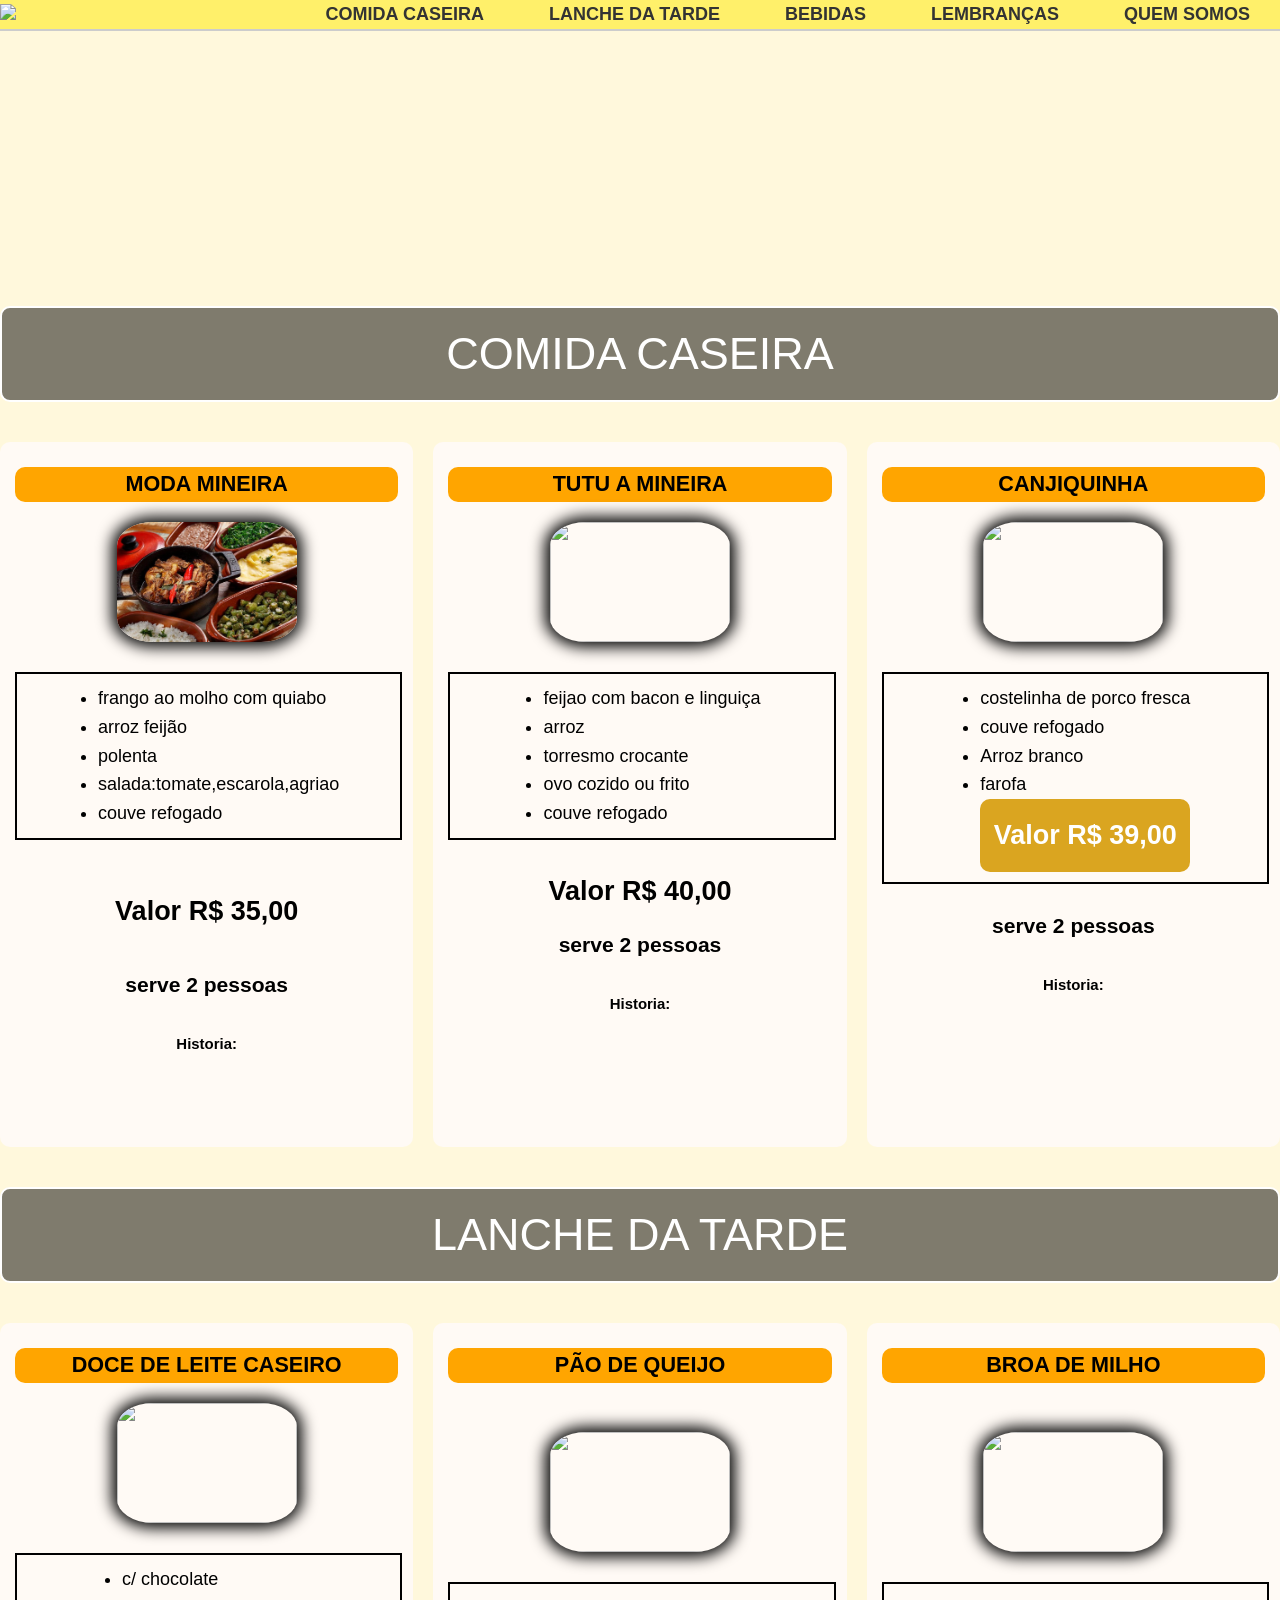
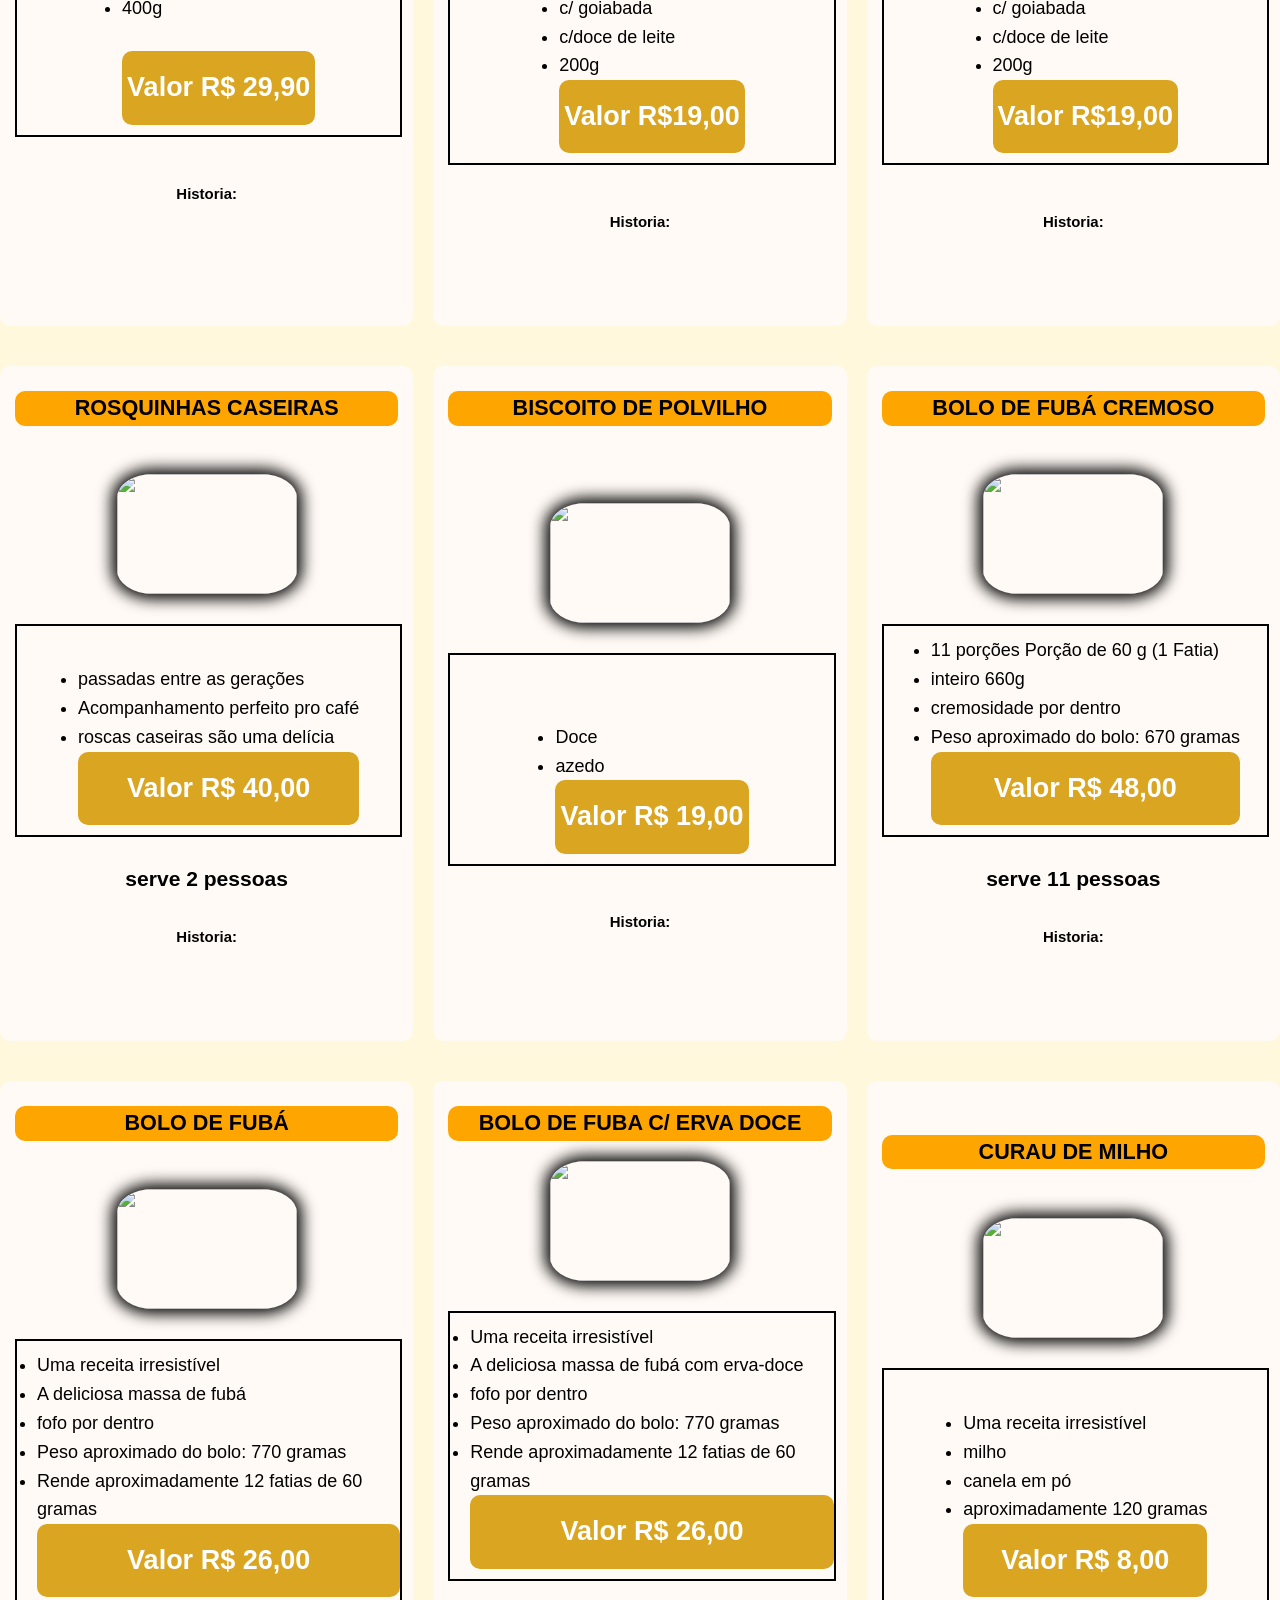
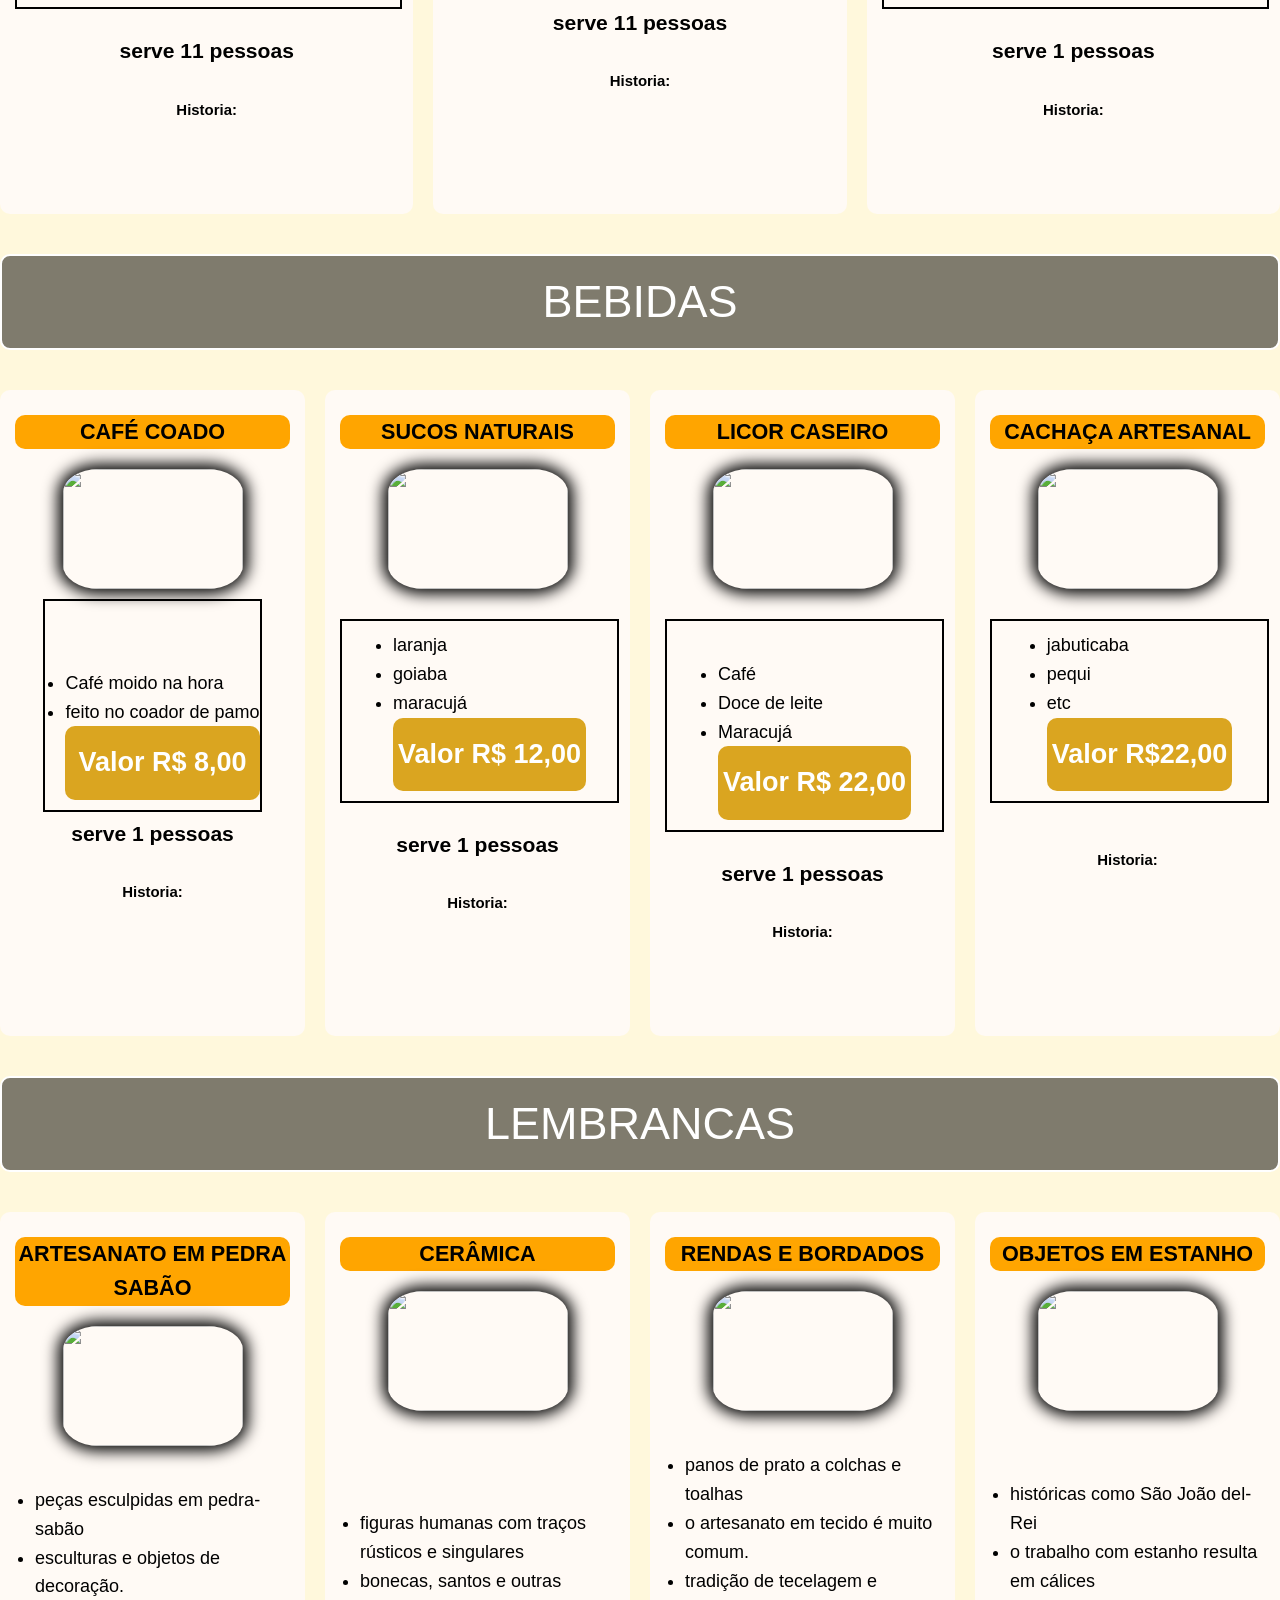
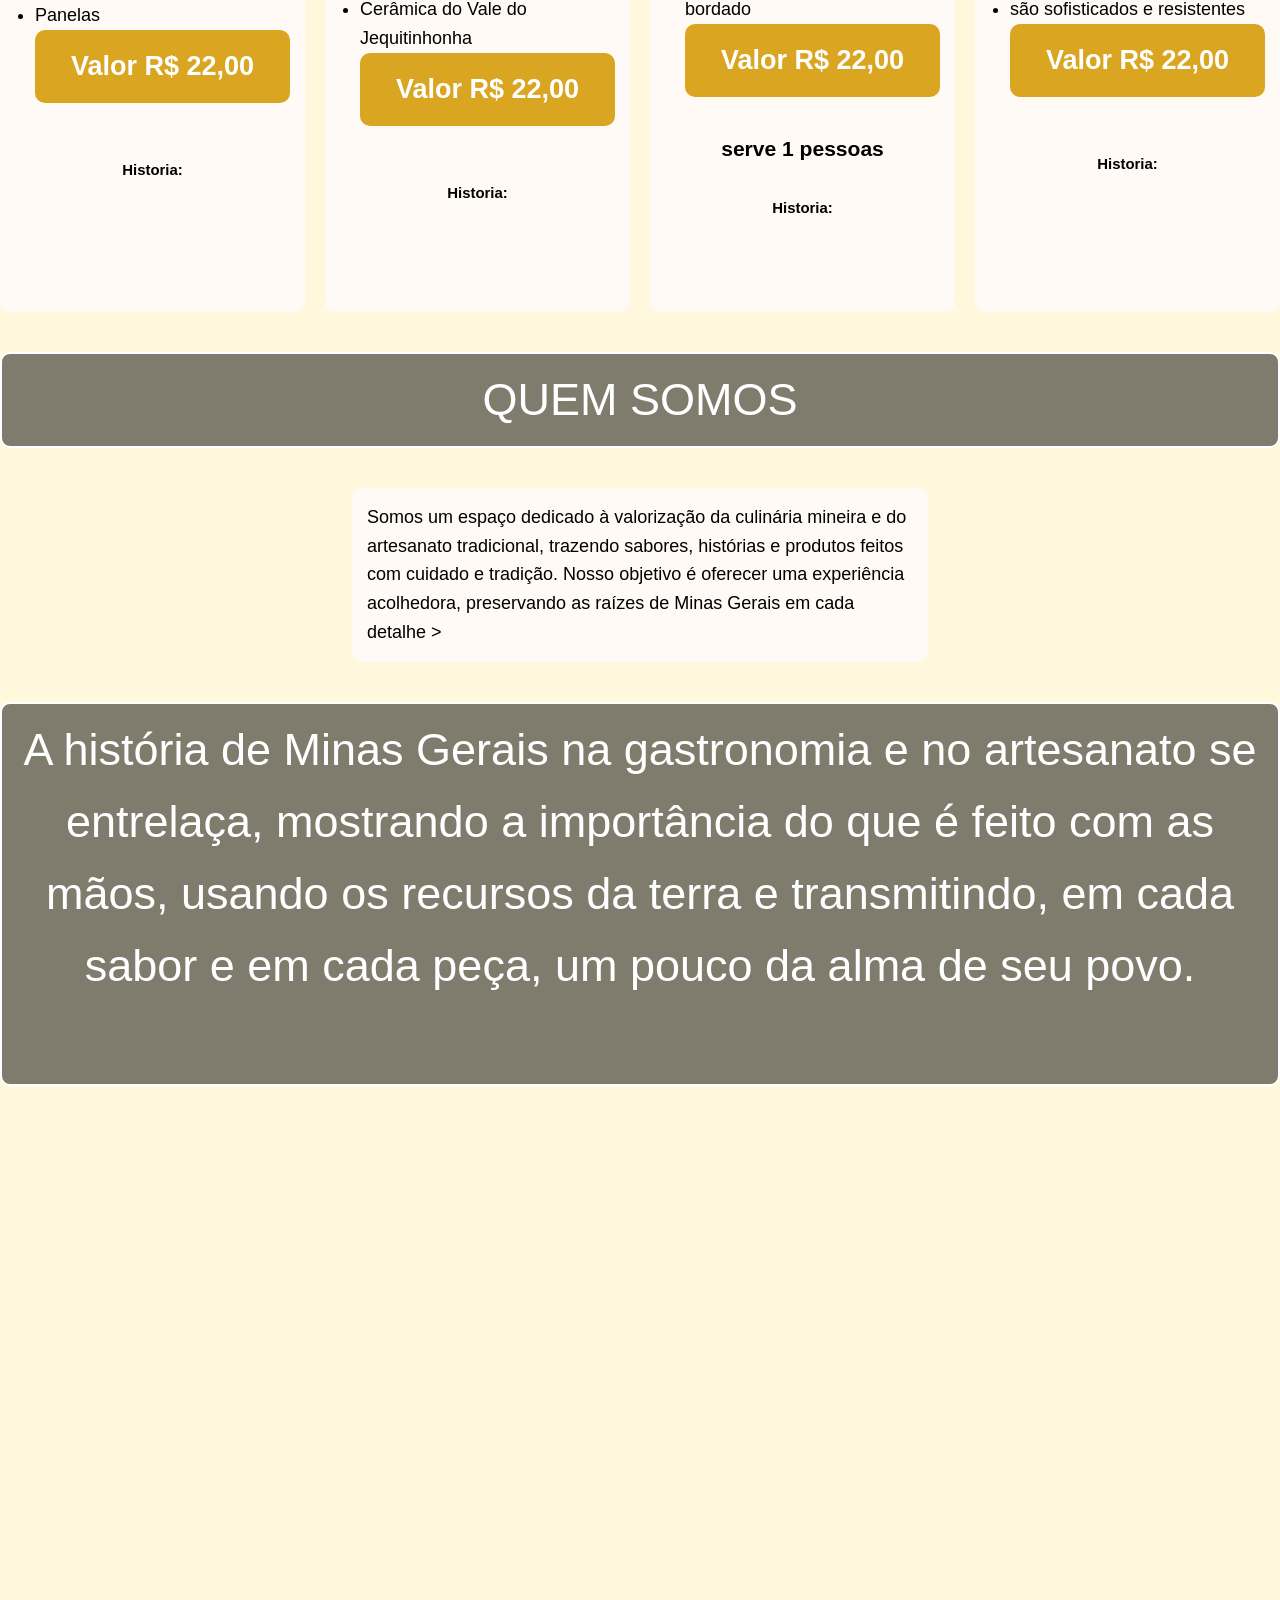
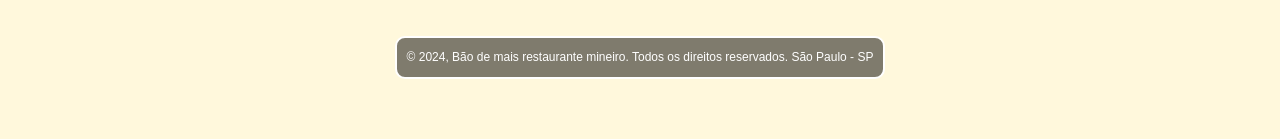
==== src/index.html @ 61e462dd "Primeiro commmit" ====
<!DOCTYPE html>
<html lang="en">
<head>
    <meta charset="UTF-8">
    <meta name="viewport" content="width=device-width, initial-scale=1.0">
    <title>Projeto bão demais</title>
    
  <link rel="stylesheet" href="css/stilo.css">
  <link rel="stylesheet" href="css/images.css">

</head>
<body>
    
     </style>
</head><br><br><br>
<body id="logo"> 
        
    <p id="COMIDA CASEIRA">COMIDA CASEIRA</p>
    <header >
        
    <a href="#logo"> <img src="./imagens/logobaodemais.png" ></a>    
    
    <nav>
        
        <a href="#COMIDA CASEIRA " > COMIDA CASEIRA</a> 
        <a href="#LANCHE DA TARDE " > LANCHE DA TARDE</a>
        <a href="#BEBIDAS " > BEBIDAS</a>
        <a href="#LEMBRANÇAS " > LEMBRANÇAS</a>
        <a href="#quem-somos"> QUEM SOMOS</a>
        
    </nav>
</header>

    

    <div> 
    <section>
        <h1> MODA MINEIRA</h1>
        <img src="./assets/imagens/a_moda-mineira.jpg">
        <div class="caja">

             <ul>
            <li>frango ao molho com quiabo </li>
            <li>arroz feijão</li>
            <li>polenta</li>
            <li>salada:tomate,escarola,agriao</li>
            <li>couve refogado</li>
            
             </ul>


        </div>
        
    <div class="valor">
        <h2>Valor R$ 35,00</h2>
    </div>     
             
        <h3>serve 2 pessoas</h3>
          <h5 class="gatilho">Historia:<h4 class="texto-escondido">"Moda mineira" não é um prato específico, mas sim um estilo de servir 
            a comida com fartura e variedade. A expressão, que nasceu nas fazendas, 
            simboliza a hospitalidade e o carinho de Minas, com pratos completos, como o frango com quiabo, repletos de acompanhamentos..</h4></h5>
    </section>
     
     
    <section>
        <h1>TUTU A MINEIRA</h1>
        <img src ="./imagens/tutu-de-feijao-com-costelinha.jpg">
        <div  class="caja">

              <ul>
            <li>feijao com bacon e linguiça </li>
            <li>arroz </li>
            <li>torresmo crocante </li>
            <li>ovo cozido ou frito </li>
            <li>couve refogado</li>
                   
           
        
        </ul>
        
        </div>
        <h2 class="valor">Valor R$ 40,00</h2>

      
    
        <h3>serve 2 pessoas</h3>
        <h5 class="gatilho">Historia:<h4 class="texto-escondido">O tutu à mineira surgiu com a fusão das culinárias portuguesa, indígena e africana. 
            Era um prato nutritivo para mineradores e tropeiros, feito de feijão amassado com farinha e gordura de porco. 
            Hoje, é um símbolo da fartura e tradição de Minas Gerais, servido com bisteca, couve e torresmo.</h4></h5>
    </section>
     
      <section>
        <h1> CANJIQUINHA </h1>
        <img src="./imagens/canjiquinha.jpg">

        <div class="caja">
             <ul>
            <li>costelinha de porco fresca </li>
            <li>couve refogado</li>
            <li>Arroz branco</li>
            <li>farofa</li>
            <li class="preco"><h2>Valor R$ 39,00</h2></li>
        </ul>


        </div>
       
        
        <h3>serve 2 pessoas</h3>
        <h5 class="gatilho">Historia:<h4 class="texto-escondido">O tutu à mineira surgiu com a fusão das culinárias portuguesa, indígena e africana. 
            Era um prato nutritivo para mineradores e tropeiros, feito de feijão amassado com farinha e gordura de porco. 
            Hoje, é um símbolo da fartura e tradição de Minas Gerais, servido com bisteca, couve e torresmo.</h4></h5>
    </section>
     </div>
    
    <p id="LANCHE DA TARDE"> LANCHE DA TARDE</p>
    <div>
    <section >
        <h1> DOCE DE LEITE CASEIRO </h1>
        <img src="./imagens/doce de leite1.jpg">

        <div class="caja">
             <ul>
            <li>c/ chocolate</li>
            <li>400g</li><br/>
            <li class="preco"><h2>Valor R$ 29,90</h2></li>
          
        </ul>

        </div>
       
        
        <h5 class="gatilho">Historia:<h4 class="texto-escondido">O tutu à mineira surgiu com a fusão das culinárias portuguesa, indígena e africana. 
            Era um prato nutritivo para mineradores e tropeiros, feito de feijão amassado com farinha e gordura de porco. 
            Hoje, é um símbolo da fartura e tradição de Minas Gerais, servido com bisteca, couve e torresmo.</h4></h5>
    </section>
    <section>
        <h1>PÃO DE QUEIJO</h1><br/>
        <img src="./imagens/pão de queijo.jpeg">
        <div class="caja">

            <ul>
           <li>c/ goiabada</li>
           <li>c/doce de leite</li>
           <li>200g</li>    
           <li class="preco"><h2>Valor R$19,00</h2></li>      
        </ul>

        </div>
        
                
        <h5 class="gatilho">Historia:<h4 class="texto-escondido">O tutu à mineira surgiu com a fusão das culinárias portuguesa, indígena e africana. 
            Era um prato nutritivo para mineradores e tropeiros, feito de feijão amassado com farinha e gordura de porco. 
            Hoje, é um símbolo da fartura e tradição de Minas Gerais, servido com bisteca, couve e torresmo.</h4></h5>
     </section>       
        
     <section>
        <h1>BROA DE MILHO</h1><br/>
        <img src="./imagens/broa.jpg">

        <div class="caja">
            <ul>
           <li>c/ goiabada</li>
           <li>c/doce de leite</li>
           <li>200g</li>  
           <li class="preco"><h2>Valor R$19,00</h2></li>        
        </ul>



        </div>
        
               
        <h5 class="gatilho">Historia:<h4 class="texto-escondido">O tutu à mineira surgiu com a fusão das culinárias portuguesa, indígena e africana. 
            Era um prato nutritivo para mineradores e tropeiros, feito de feijão amassado com farinha e gordura de porco. 
            Hoje, é um símbolo da fartura e tradição de Minas Gerais, servido com bisteca, couve e torresmo.</h4></h5>
        
    </section>
    </div>
    <div> 
     <section >
        <h1>ROSQUINHAS CASEIRAS</h1>
        <br>
        <img src="./imagens/rosca-caseira-mineira-420x279.jpg">
        <div class="caja">

              <ul>
            <br>
            <li> passadas entre as gerações</li>
            <li> Acompanhamento perfeito pro café</li>
            <li> roscas caseiras são uma delícia</li>
            <li class="preco"><h2>Valor R$ 40,00</h2></li>
            
           
        </ul>

        </div>
      
        
        <h3>serve 2 pessoas</h3>
        <h5 class="gatilho">Historia:<h4 class="texto-escondido">O tutu à mineira surgiu com a fusão das culinárias portuguesa, indígena e africana. 
            Era um prato nutritivo para mineradores e tropeiros, feito de feijão amassado com farinha e gordura de porco. 
            Hoje, é um símbolo da fartura e tradição de Minas Gerais, servido com bisteca, couve e torresmo.</h4></h5>
    </section> 
    

    
    
         <section >
        <h1>BISCOITO DE POLVILHO</h1>
        <br><br>
        <img src="./imagens/biscoito-de-polvilho-assado-rotated.jpeg" >

        <div class="caja">

             <ul>
            <br><br>
            <li> Doce</li>
            <li> azedo</li>
            <li class="preco"><h2>Valor R$ 19,00</h2></li>
            
           
        </ul>

        </div>
       
    
       
        <h5 class="gatilho">Historia:<h4 class="texto-escondido">O tutu à mineira surgiu com a fusão das culinárias portuguesa, indígena e africana. 
            Era um prato nutritivo para mineradores e tropeiros, feito de feijão amassado com farinha e gordura de porco. 
            Hoje, é um símbolo da fartura e tradição de Minas Gerais, servido com bisteca, couve e torresmo.</h4></h5>
    </section>  
    <section >
 
        <h1>BOLO DE FUBÁ CREMOSO</h1>
        <br>
        <img src="./imagens/fub CREMOSO.avif">

        <div class="caja">

            <ul>
            <li> 11 porções Porção de 60 g (1 Fatia)</li>
            <li> inteiro 660g</li>
            <li>cremosidade por dentro</li>
            <li>Peso aproximado do bolo: 670 gramas</li>
            <li class="preco"><h2>Valor R$ 48,00</h2></li>
    
        </ul>

        </div>
        
        
        <h3>serve 11 pessoas</h3>
        <h5 class="gatilho">Historia:<h4 class="texto-escondido">O tutu à mineira surgiu com a fusão das culinárias portuguesa, indígena e africana. 
            Era um prato nutritivo para mineradores e tropeiros, feito de feijão amassado com farinha e gordura de porco. 
            Hoje, é um símbolo da fartura e tradição de Minas Gerais, servido com bisteca, couve e torresmo.</h4></h5>
    </section> 
     

    </div>
    <div> 
    <section >
    
        <h1>BOLO DE FUBÁ</h1>
        <br>
        <img src="./imagens/64-bk-1353-bolo-de-fuba.jpg"> 

        <div class="caja">

            <ul>  
            <li> Uma receita irresistível</li> 
            <li> A deliciosa massa de fubá </li>
            <li> fofo por dentro</li>
            <li> Peso aproximado do bolo: 770 gramas</li>
            <li>Rende aproximadamente 12 fatias de 60 gramas</li>  
            <li class="preco"><h2>Valor R$ 26,00</h2></li>         
        </ul>

        </div>
        
        
        
        <h3>serve 11 pessoas</h3>
        <h5 class="gatilho">Historia:<h4 class="texto-escondido">O tutu à mineira surgiu com a fusão das culinárias portuguesa, indígena e africana. 
            Era um prato nutritivo para mineradores e tropeiros, feito de feijão amassado com farinha e gordura de porco. 
            Hoje, é um símbolo da fartura e tradição de Minas Gerais, servido com bisteca, couve e torresmo.</h4></h5>
    </section> 
    <section> 
    <h1>BOLO DE FUBA C/ ERVA DOCE</h1>
        <img src="./imagens/14-bolo-fuba.jpg">

        <div class="caja">

            <ul>
           <li> Uma receita irresistível</li> 
             <li> A deliciosa massa de fubá com erva-doce </li>
            <li> fofo por dentro</li>
            <li> Peso aproximado do bolo: 770 gramas</li>
            <li>Rende aproximadamente 12 fatias de 60 gramas</li>  
            <li class="preco"><h2>Valor R$ 26,00</h2></li> 
           
        </ul>

        </div>
        
        
        <h3>serve 11 pessoas</h3>
        <h5 class="gatilho">Historia:<h4 class="texto-escondido">O tutu à mineira surgiu com a fusão das culinárias portuguesa, indígena e africana. 
            Era um prato nutritivo para mineradores e tropeiros, feito de feijão amassado com farinha e gordura de porco. 
            Hoje, é um símbolo da fartura e tradição de Minas Gerais, servido com bisteca, couve e torresmo.</h4></h5>
    </section> 
    

    
    <section> 
        <br>
    <h1>CURAU DE MILHO</h1>
        <br>
        <img src="./imagens/curau.png">

        <div class="caja">

            <ul>
            <br>
            <li> Uma receita irresistível</li> 
            <li> milho</li>
            <li> canela em pó</li>
            <li> aproximadamente 120 gramas</li> 
            <li class="preco"><h2>Valor R$ 8,00</h2></li>
           
        </ul>

        </div>
        
        
        <h3>serve 1 pessoas</h3>
        <h5 class="gatilho">Historia:<h4 class="texto-escondido">O tutu à mineira surgiu com a fusão das culinárias portuguesa, indígena e africana. 
            Era um prato nutritivo para mineradores e tropeiros, feito de feijão amassado com farinha e gordura de porco. 
            Hoje, é um símbolo da fartura e tradição de Minas Gerais, servido com bisteca, couve e torresmo.</h4></h5>
    </section> 
   
    
     </div>

  
    <p id="BEBIDAS">BEBIDAS</p>
    <div> 
    <section> 
   
     <h1>CAFÉ COADO</h1>
        <img src="./imagens/CAFECOADO.jpg">

        <dv class="caja">
             <ul>
            <br><br>
            <li> Café moido na hora</li>
            <li> feito no coador de pamo</li>
            <li class="preco"><h2>Valor R$ 8,00</h2></li>
            
           
        </ul>

        </dv>
       
        
        <h3>serve 1 pessoas</h3>
        <h5 class="gatilho">Historia:<h4 class="texto-escondido">O tutu à mineira surgiu com a fusão das culinárias portuguesa, indígena e africana. 
            Era um prato nutritivo para mineradores e tropeiros, feito de feijão amassado com farinha e gordura de porco. 
            Hoje, é um símbolo da fartura e tradição de Minas Gerais, servido com bisteca, couve e torresmo.</h4></h5>
    </section>     
    <section> 
    <h1>SUCOS NATURAIS</h1>
        <img src="./imagens/sucos.jpg">

        <div class="caja">

             <ul>
            <li> laranja</li>
            <li> goiaba</li>
            <li> maracujá</li>
            <li class="preco"><h2>Valor R$ 12,00</h2></li>
     
           
        </ul>

        </div>
       
    
        <h3>serve 1 pessoas</h3>
        <h5 class="gatilho">Historia:<h4 class="texto-escondido">O tutu à mineira surgiu com a fusão das culinárias portuguesa, indígena e africana. 
            Era um prato nutritivo para mineradores e tropeiros, feito de feijão amassado com farinha e gordura de porco. 
            Hoje, é um símbolo da fartura e tradição de Minas Gerais, servido com bisteca, couve e torresmo.</h4></h5>
    </section>
    
     <section> 
        <h1>LICOR CASEIRO </h1>
        <img src="./imagens/licor-de-cafe-caseiro.jpg">
        <div class="caja">
             <ul>
            <br>
            <li> Café</li>
            <li> Doce de leite</li>
            <li> Maracujá</li>
            <li class="preco"><h2>Valor R$ 22,00</h2></li>
           
        </ul>


        </div>
       
        
        <h3>serve 1 pessoas</h3>
        <h5 class="gatilho">Historia:<h4 class="texto-escondido">O tutu à mineira surgiu com a fusão das culinárias portuguesa, indígena e africana. 
            Era um prato nutritivo para mineradores e tropeiros, feito de feijão amassado com farinha e gordura de porco. 
            Hoje, é um símbolo da fartura e tradição de Minas Gerais, servido com bisteca, couve e torresmo.</h4></h5>
    </section>
    <section> 
        <h1>CACHAÇA ARTESANAL</h1>
        <img src="./imagens/cachaca1.jpg">
        <div class="caja">
             <ul>
            <li> jabuticaba</li>
            <li>  pequi</li>
            <li> etc </li>
            <li class="preco"><h2>Valor R$22,00</h2></li>
            
           
        </ul>


        </div>
       
        
        <h5 class="gatilho">Historia:<h4 class="texto-escondido">O tutu à mineira surgiu com a fusão das culinárias portuguesa, indígena e africana. 
            Era um prato nutritivo para mineradores e tropeiros, feito de feijão amassado com farinha e gordura de porco. 
            Hoje, é um símbolo da fartura e tradição de Minas Gerais, servido com bisteca, couve e torresmo.</h4></h5>
   
    </section>
    </div>
    <p id="LEMBRANÇAS">LEMBRANCAS </p>
    <div> 
    <section> 
        <h1>ARTESANATO EM PEDRA SABÃO</h1>
        <img src="./imagens/pedra sabao.jpg">
        <DIV class="CAJA">
             <ul>
            <li> peças esculpidas em pedra-sabão</li>
            <li> esculturas e objetos de decoração.</li>
            <li> Panelas</li>
            <li class="preco"><h2>Valor R$ 22,00</h2></li>
           
        </ul>

        </DIV>
       
        
        <h5 class="gatilho">Historia:<h4 class="texto-escondido">O tutu à mineira surgiu com a fusão das culinárias portuguesa, indígena e africana. 
            Era um prato nutritivo para mineradores e tropeiros, feito de feijão amassado com farinha e gordura de porco. 
            Hoje, é um símbolo da fartura e tradição de Minas Gerais, servido com bisteca, couve e torresmo.</h4></h5>
        
    </section>
    <section> 
        <h1>CERÂMICA</h1>
        
        <img src="./imagens/ceramica.jpeg" >

        <DIV class="CAJA">
              <ul>
            <br><br>
            <li>figuras humanas com traços rústicos e singulares</li>
            <li>bonecas, santos e outras </li>
            <li> Cerâmica do Vale do Jequitinhonha</li>
            <li class="preco"><h2>Valor R$ 22,00</h2></li>
            
         
        </ul>

        </DIV>
      
    
        <h5 class="gatilho">Historia:<h4 class="texto-escondido">O tutu à mineira surgiu com a fusão das culinárias portuguesa, indígena e africana. 
            Era um prato nutritivo para mineradores e tropeiros, feito de feijão amassado com farinha e gordura de porco. 
            Hoje, é um símbolo da fartura e tradição de Minas Gerais, servido com bisteca, couve e torresmo.</h4></h5>
   
    </section>
    
    
      <section> 
        <h1>RENDAS E BORDADOS</h1>
        <img src="./imagens/bordados.jpg">
        <DIV class="CAJA">
            <ul>
            <li> panos de prato a colchas e toalhas</li>
            <li> o artesanato em tecido é muito comum.</li>
            <li>  tradição de tecelagem e bordado</li>
            <li class="preco"><h2>Valor R$ 22,00</h2></li>
           
        </ul>


        </DIV>
        
    
        <h3>serve 1 pessoas</h3>
        <h5 class="gatilho">Historia:<h4 class="texto-escondido">O tutu à mineira surgiu com a fusão das culinárias portuguesa, indígena e africana. 
            Era um prato nutritivo para mineradores e tropeiros, feito de feijão amassado com farinha e gordura de porco. 
            Hoje, é um símbolo da fartura e tradição de Minas Gerais, servido com bisteca, couve e torresmo.</h4></h5>
    </section>
    <section> 
        <h1>OBJETOS EM ESTANHO</h1>
        <img src="imagens/estanho.jpg">

        <DIV class="CAJA">
              <ul>
            <br>
            <li>  históricas como São João del-Rei</li>
            <li>  o trabalho com estanho resulta em cálices</li>
            <li> são sofisticados e resistentes</li>
            <li class="preco"><h2>Valor R$ 22,00</h2></li>
            
           
        </ul>


        </DIV>
      
        
        <h5 class="gatilho">Historia:<h4 class="texto-escondido">O tutu à mineira surgiu com a fusão das culinárias portuguesa, indígena e africana. 
            Era um prato nutritivo para mineradores e tropeiros, feito de feijão amassado com farinha e gordura de porco. 
            Hoje, é um símbolo da fartura e tradição de Minas Gerais, servido com bisteca, couve e torresmo.</h4></h5>
        


        
   
    </section>
    </div>
    <footer>
         <p id="quem-somos">QUEM SOMOS</p>

    <div>
    <section  class="quem_somos">
        
        Somos um espaço dedicado à valorização da culinária mineira e do artesanato tradicional, trazendo sabores, histórias e produtos feitos com cuidado e tradição. 
        Nosso objetivo é oferecer uma experiência acolhedora, preservando as raízes de Minas Gerais em cada detalhe
       </h3>>
        
       
    </section>
        <P>A história de Minas Gerais na gastronomia e no artesanato se entrelaça, mostrando a importância do que é feito com as mãos, 
        usando os recursos da terra e transmitindo, em cada sabor e em cada peça, um pouco da alma de seu povo.<br><br></P>
         <iframe src="https://www.google.com/maps/embed?pb=!1m18!1m12!1m3!1d3658.303565002608!2d-46.730460105848245!3d-23.521581712604196!2m3!1f0!2f0!3f0!3m2!1i1024!2i768!4f13.1!3m3!1m2!1s0x94cef8c1d371ec31%3A0x671c9325c275132e!2sETEC%20Prof%C2%B0%20Basilides%20de%20Godoy!5e0!3m2!1spt-BR!2sbr!4v1770698866950!5m2!1spt-BR!2sbr" width="600" height="450" style="border:0;" allowfullscreen="" loading="lazy" referrerpolicy="no-referrer-when-downgrade"></iframe>   
        <div >
            <p class="direitos">© 2024, Bão de mais restaurante mineiro. Todos os direitos reservados. São Paulo - SP</p>

        </div>
        
    </footer>

    
</body>
</html>
---- src/css/stilo.css ----
/* ============================= */
/* RESET BÁSICO DA PÁGINA        */
/* ============================= */

html, body {
    margin: 0;                          /* remove margens padrão */
    padding: 0;                         /* remove espaçamentos padrão */
    overflow-x: hidden;                 /* evita rolagem horizontal */
    font-family: Arial, Helvetica, sans-serif;
    padding-top: 100px;                 /* espaço para o header fixo */
    background-color: #FFF8DC;

    scroll-behavior: smooth;            /* rolagem suave */

    background-image: url("./imagens/igreja.jpg"); /* imagem de fundo */
    background-repeat: no-repeat;       /* não repete a imagem */
    background-size: cover;             /* cobre toda a tela */
    background-position: center;        /* centraliza a imagem */
    background-attachment: fixed;       /* fundo fixo */
}

/* ============================= */
/* HEADER FIXO                   */
/* ============================= */

header {
    width: 100%;
    position: fixed;                    /* fixa no topo */
    top: 0;
    left: 0;
    z-index: 1000;                      /* fica acima de tudo */
    background-color: #fff06a;
    border-bottom: 2px solid #ccc;

    display: flex;                      /* layout flexível */
    justify-content: space-between;     /* logo de um lado, menu do outro */
    align-items: center;                /* centraliza verticalmente */
    
}

header img {
    width: 160px;                       /* tamanho do logo */
    height: auto;                       /* mantém proporção */
}

/* ============================= */
/* MENU                          */
/* ============================= */

nav a {
    margin: 10px 30px;                   /* espaço entre links */
    text-decoration: none;              /* remove sublinhado */
    font-weight: bold;
    color: #333;
}

nav a:hover {
    color: darkred;                     /* efeito hover */
}

/* ============================= */
/* CONTAINER GERAL DOS CARDS     */
/* ============================= */

div {
    display: inline-flex;               /* mantém seu comportamento original */
    flex-wrap: wrap;                    /* quebra linha */
    justify-content: center;             /* centraliza os cards */
    width: 100%;
    margin: 20px auto;
    gap: 20px;                          /* espaço entre cards */
}

/* ============================= */
/* CARD DO PRODUTO (SECTION)     */
/* ============================= */

div section {
    display: flex;                      /* flexbox */
    flex-direction: column;             /* empilha tudo em coluna */
    align-items: center;                /* centraliza horizontalmente */

    width: 40%;
    flex: 1 1 300px;                    /* responsivo */
    max-width: 45%;


    padding: 15px;
    box-sizing: border-box;
    border-radius: 10px;
    background: #fffaf5;
}

/* ============================= */
/* TÍTULOS (H1, H2, H3)          */
/* ============================= */

h1 {
    text-align: center;                 /* centraliza texto */
    background-color: orange;
    font-size: 120%;
    width: 100%;
    margin: 10px 0;
    border-radius: 10px;
}

h2 {
    text-align: center;                 /* centraliza preço */
    margin: 10px 0;
}

h3 {
    text-align: center;                 /* centraliza "serve X pessoas" */
    margin: 5px 0;
}

/* ============================= */
/* IMAGENS DOS PRODUTOS          */
/* ============================= */

section img {
    display: block;                     /* evita inline */
    margin: 10px auto;                  /* centraliza */
    border-radius: 20%;
    box-shadow: 0px 0px 15px 5px;
    width: 180px;
    height: 120px;
    transition: transform 0.3s ease, box-shadow 0.3s ease;
}

section img:hover {
    transform: scale(1.1);              /* zoom */
    box-shadow: 0 4px 25px rgba(0,0,0,0.5);
}

/* ============================= */
/* LISTAS                        */
/* ============================= */

ul {
    text-align: left;
    margin: 10px 0;
    padding-left: 20px;
    list-style: url("../novaimagem/imagens/icons8-panela-18.png");
}

/* ============================= */
/* PREÇO                         */
/* ============================= */

.preco {
    list-style: none;                   /* remove marcador */
    text-align: center;
    background-color: #DAA520;
    color: white;
    border-radius: 10px;
    padding: 5px;
}

/* ============================= */
/* TEXTOS GRANDES (PARÁGRAFOS)   */
/* ============================= */

p {
    color: white;
    font-size: 45px;
    text-align: center;
    border: 2px solid white;
    border-radius: 10px;
    padding: 10px;
    background-color: rgba(0, 0, 0, 0.5);
    max-width: 100%;
    margin: 20px auto;
}

/* ============================= */
/* TEXTO ESCONDIDO (HISTÓRIA)    */
/* ============================= */

h4.texto-escondido {
    max-height: 0;
    overflow: hidden;
    opacity: 0;
    transition: max-height 0.5s ease, opacity 0.5s ease;
    border: 2px solid white;
    border-radius: 10px;
    padding: 0 10px;
    background-color: rgba(0, 0, 0, 0.5);
    color: white;
    text-align: center;
}

h5.gatilho:hover + h4.texto-escondido {
    max-height: 200px;
    opacity: 1;
    padding: 10px;
}

/* ============================= */
/* FONTES                        */
/* ============================= */

@import url('https://fonts.googleapis.com/css2?family=Great+Vibes&family=Roboto:wght@400;700&display=swap');

body {
    font-family: 'Roboto', sans-serif;
    font-size: 18px;
    line-height: 1.6;
}

/* ============================= */
/* AJUSTE PARA ÂNCORAS           */
/* ============================= */

p[id] {
    scroll-margin-top: 150px;            /* evita ficar atrás do header */
}
.direitos{
    font-size: 12px;
   
}
.quem-somos{
    border: 2px solid black;
    border-radius: 30%;
    padding: 20px 40px;
}
.caja{
    border: 2px solid black;
}
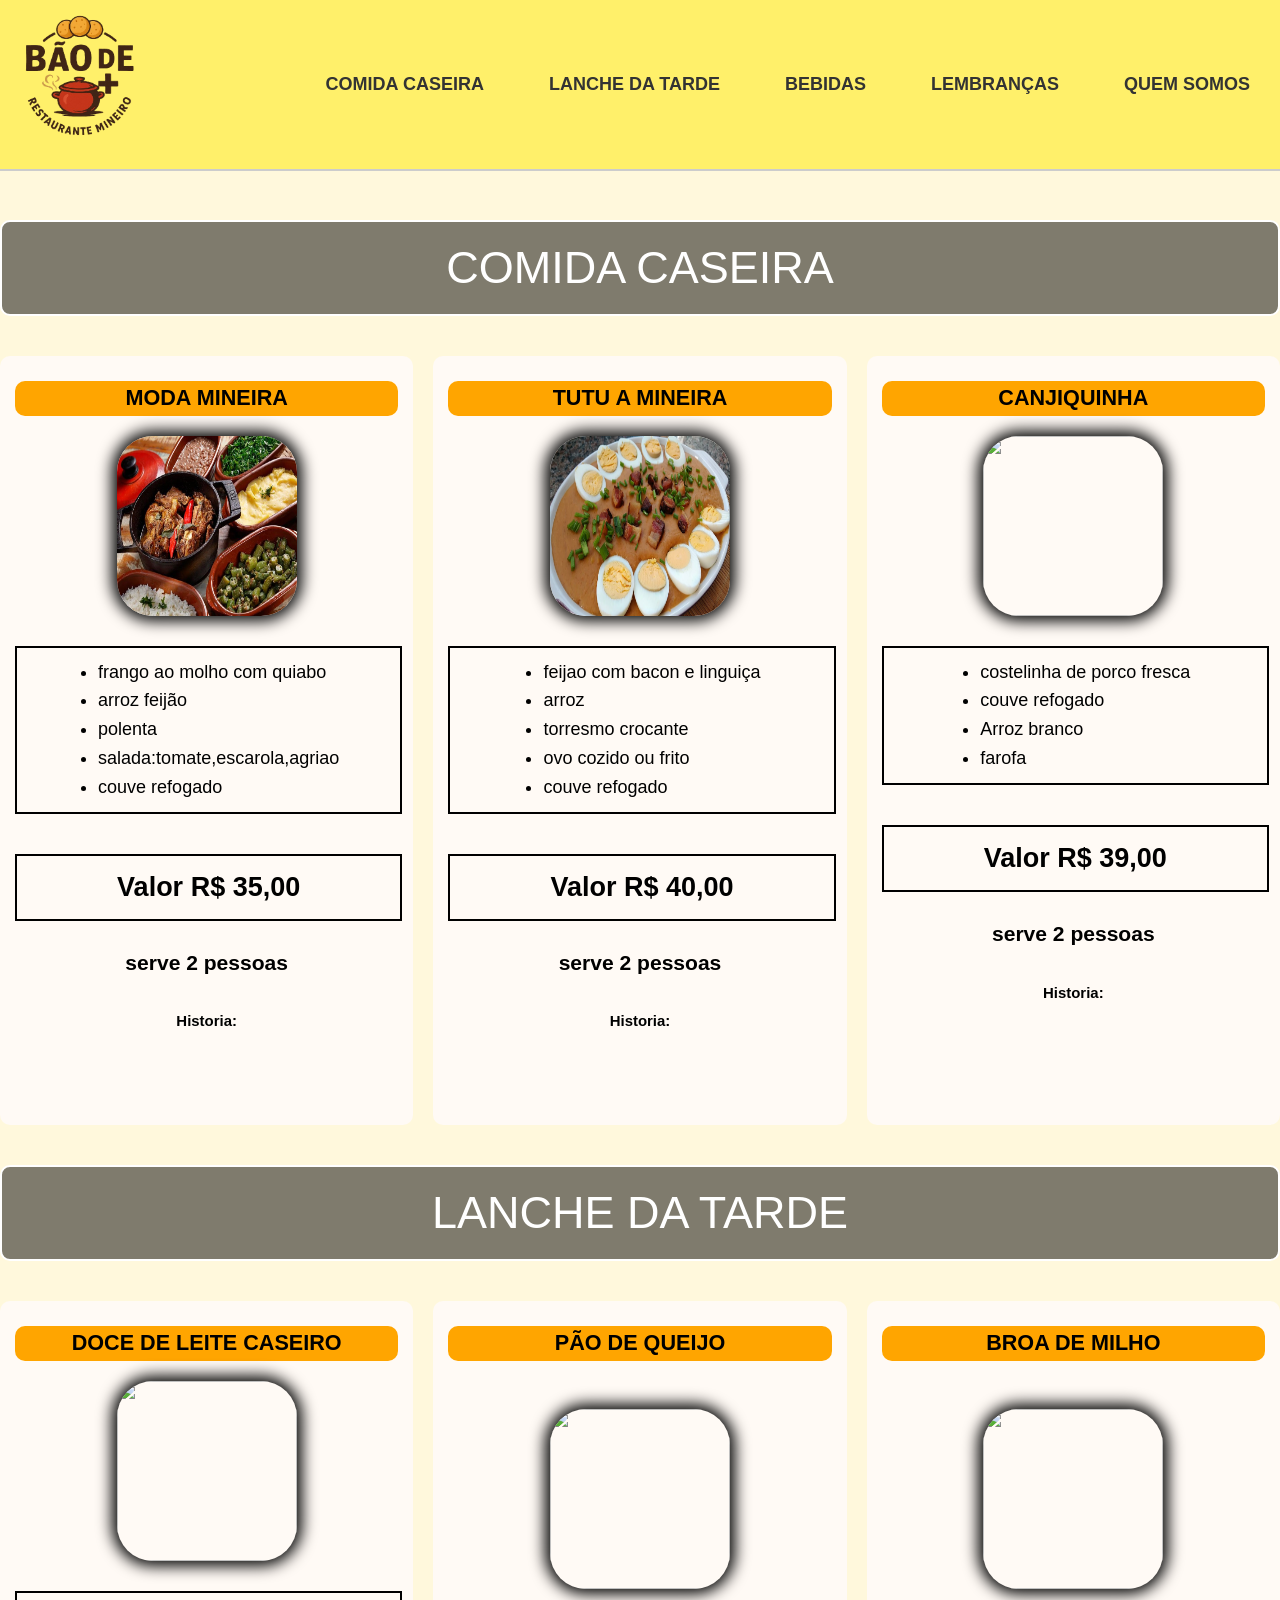
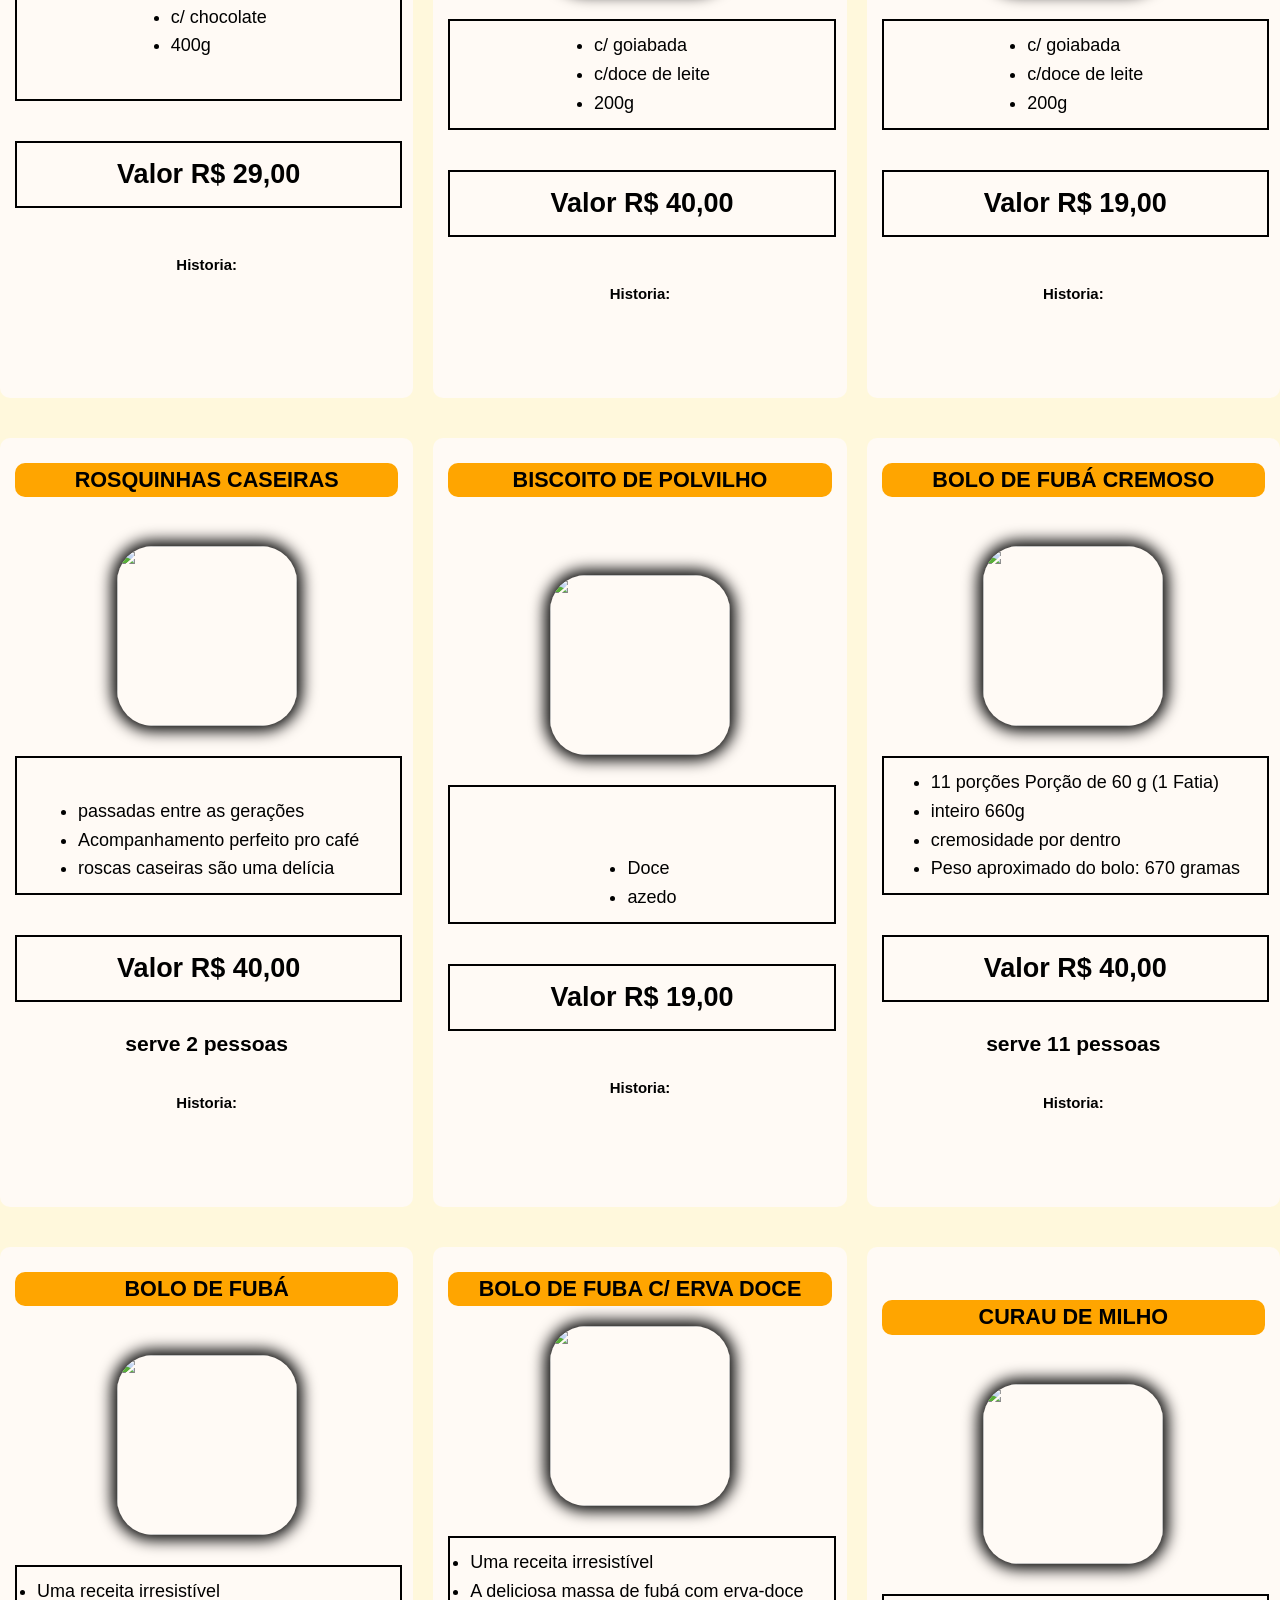
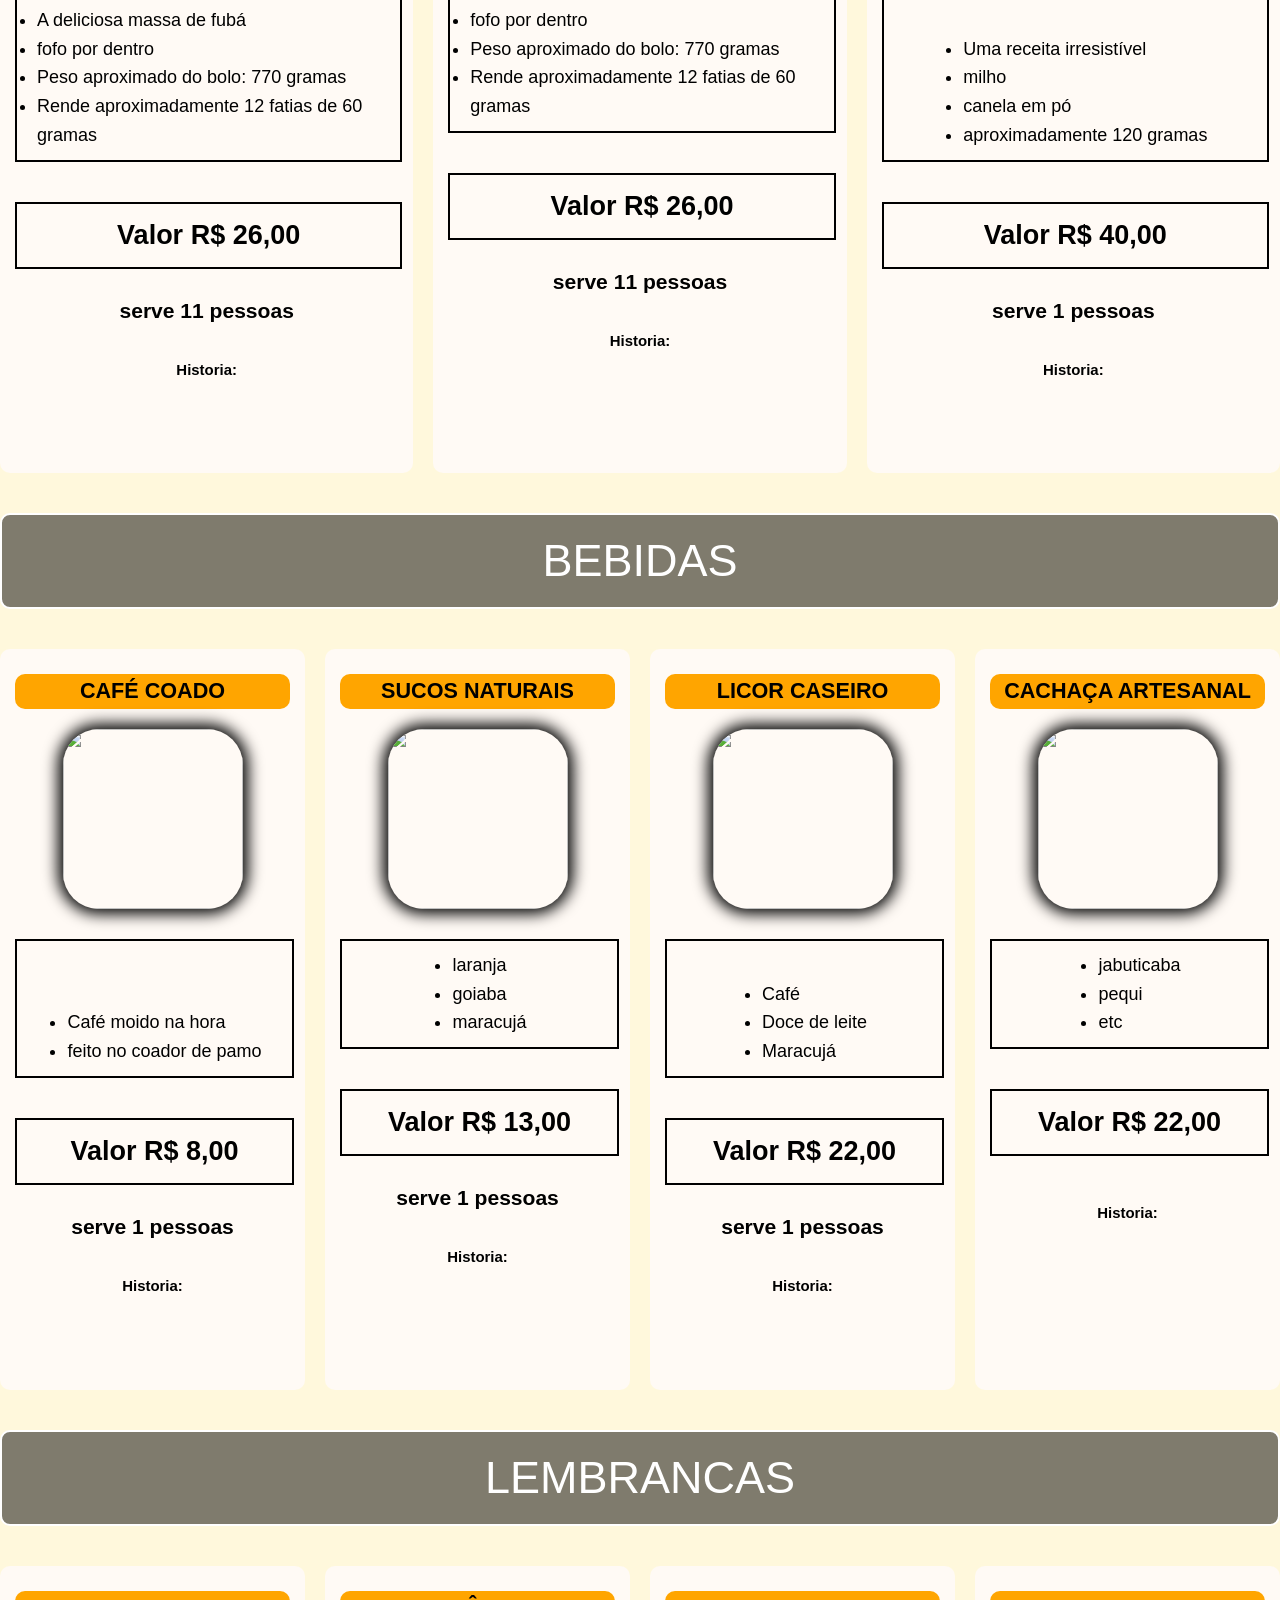
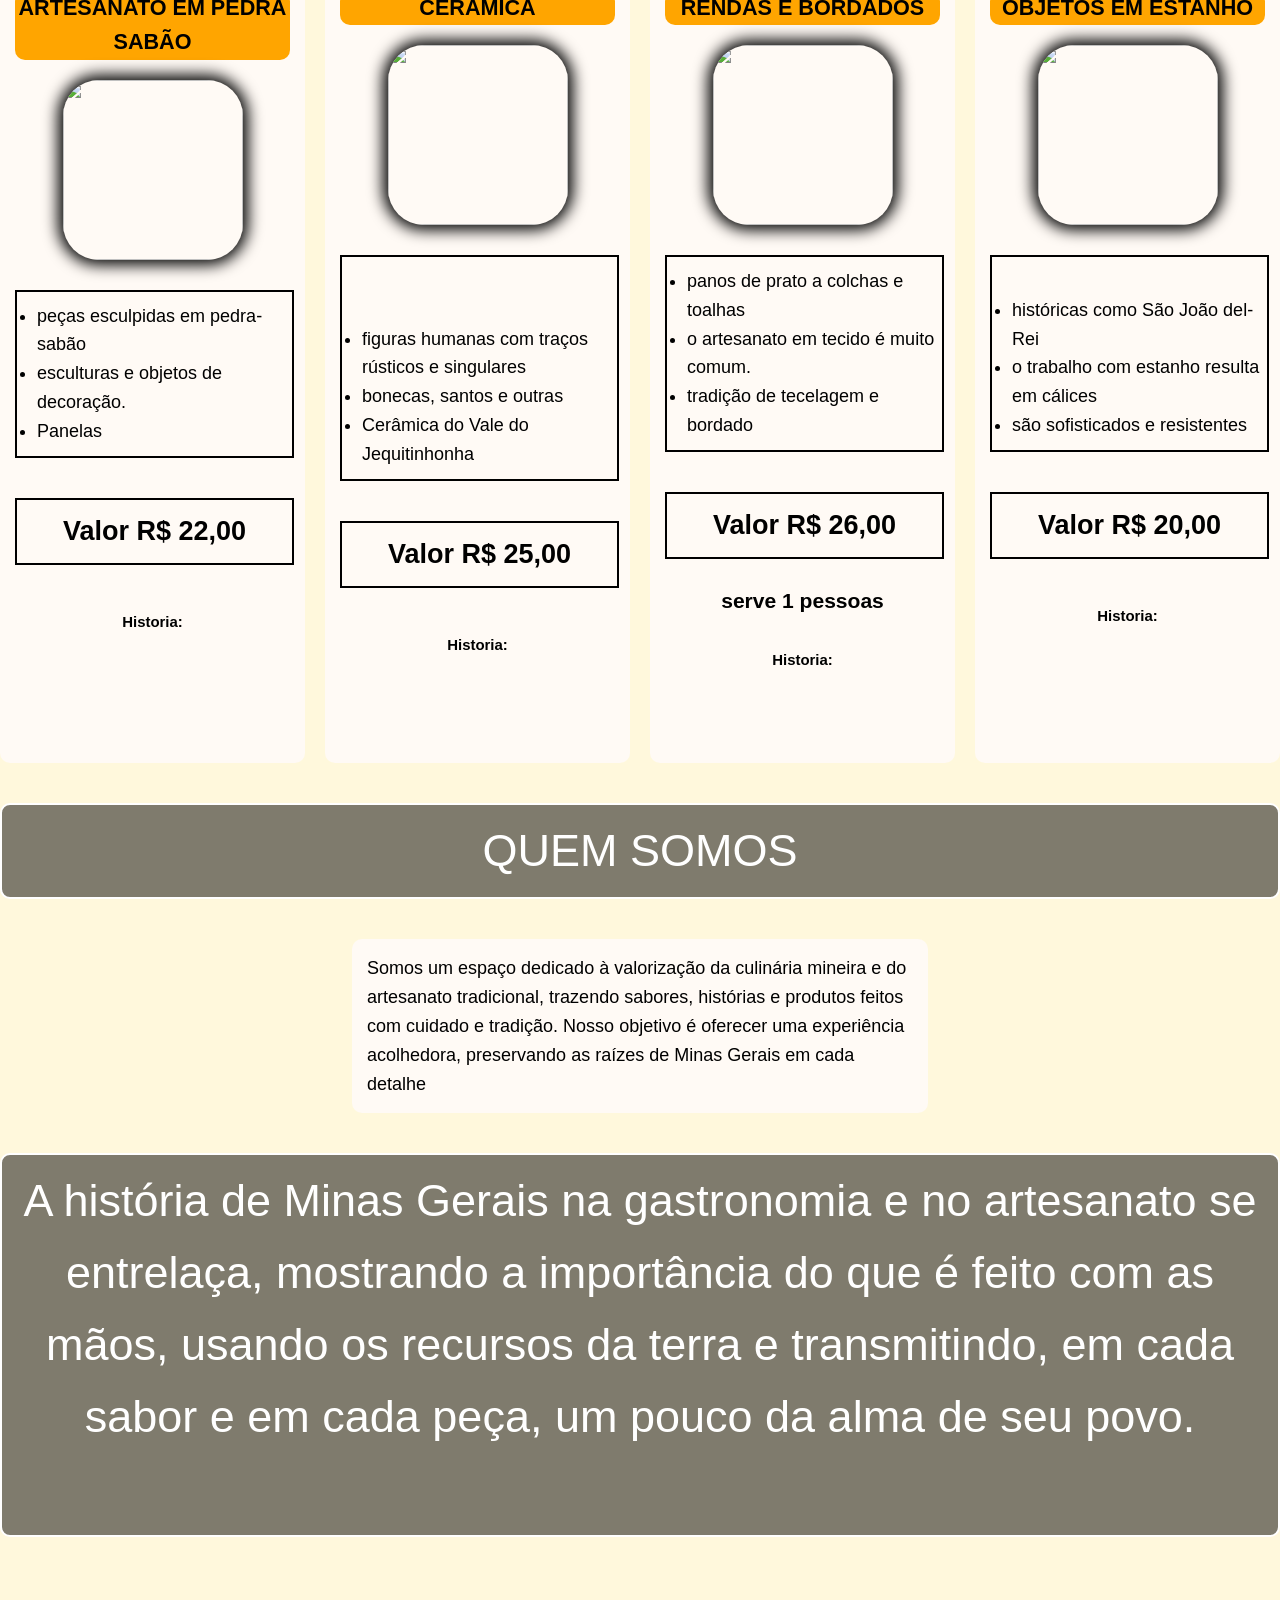
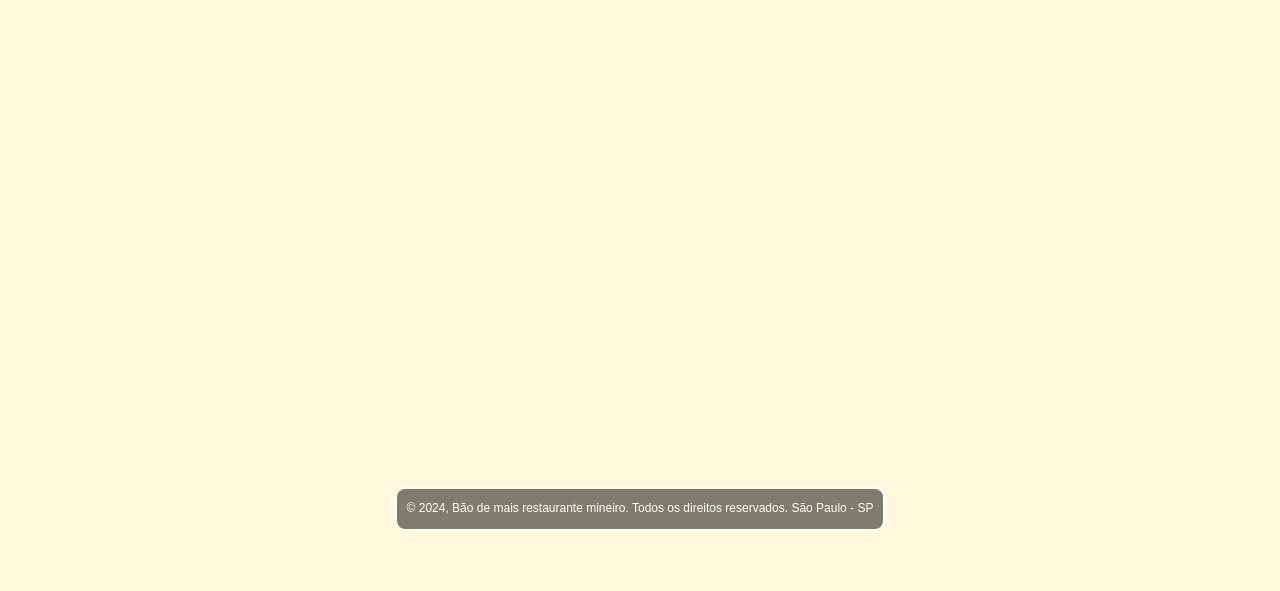
==== commit 13307b6d: "corrigindo erros" ====
--- a/src/index.html
+++ b/src/index.html
@@ -5,25 +5,24 @@
     <meta name="viewport" content="width=device-width, initial-scale=1.0">
     <title>Projeto bão demais</title>
     
-  <link rel="stylesheet" href="css/stilo.css">
-  <link rel="stylesheet" href="css/images.css">
+    <link rel="stylesheet" href="css/stilo.css">
+     <link rel="stylesheet" href="css/images.css">
 
 </head>
-<body>
-    
-     </style>
-</head><br><br><br>
+   
+     
+
 <body id="logo"> 
         
-    <p id="COMIDA CASEIRA">COMIDA CASEIRA</p>
+    <p id="comida-caseira">COMIDA CASEIRA</p>
     <header >
         
-    <a href="#logo"> <img src="./imagens/logobaodemais.png" ></a>    
+    <a href="#logo"> <img src="assets/imagens/logobaodemais.png"></a>    
     
     <nav>
         
-        <a href="#COMIDA CASEIRA " > COMIDA CASEIRA</a> 
-        <a href="#LANCHE DA TARDE " > LANCHE DA TARDE</a>
+        <a href="#comida-caseira" > COMIDA CASEIRA</a> 
+        <a href="#LANCHE-DA-TARDE " > LANCHE DA TARDE</a>
         <a href="#BEBIDAS " > BEBIDAS</a>
         <a href="#LEMBRANÇAS " > LEMBRANÇAS</a>
         <a href="#quem-somos"> QUEM SOMOS</a>
@@ -39,21 +38,21 @@
         <img src="./assets/imagens/a_moda-mineira.jpg">
         <div class="caja">
 
-             <ul>
+            <ul>
             <li>frango ao molho com quiabo </li>
             <li>arroz feijão</li>
             <li>polenta</li>
             <li>salada:tomate,escarola,agriao</li>
             <li>couve refogado</li>
             
-             </ul>
-
-
-        </div>
-        
-    <div class="valor">
+            </ul>
+
+
+        </div>
+        
+        <div class="valor">
         <h2>Valor R$ 35,00</h2>
-    </div>     
+        </div>     
              
         <h3>serve 2 pessoas</h3>
           <h5 class="gatilho">Historia:<h4 class="texto-escondido">"Moda mineira" não é um prato específico, mas sim um estilo de servir 
@@ -64,7 +63,7 @@
      
     <section>
         <h1>TUTU A MINEIRA</h1>
-        <img src ="./imagens/tutu-de-feijao-com-costelinha.jpg">
+        <img src="assets/imagens/tutu.jpeg">
         <div  class="caja">
 
               <ul>
@@ -79,7 +78,9 @@
         </ul>
         
         </div>
-        <h2 class="valor">Valor R$ 40,00</h2>
+        <div class="valor">   
+        <h2 > Valor R$ 40,00</h2>
+        </div>
 
       
     
@@ -99,35 +100,40 @@
             <li>couve refogado</li>
             <li>Arroz branco</li>
             <li>farofa</li>
-            <li class="preco"><h2>Valor R$ 39,00</h2></li>
-        </ul>
-
-
-        </div>
-       
-        
+             </ul>
+
+
+       </div>
+
+    
+        <div class="valor">   
+        <h2 > Valor R$ 39,00</h2>
+        </div>  
+             
         <h3>serve 2 pessoas</h3>
         <h5 class="gatilho">Historia:<h4 class="texto-escondido">O tutu à mineira surgiu com a fusão das culinárias portuguesa, indígena e africana. 
             Era um prato nutritivo para mineradores e tropeiros, feito de feijão amassado com farinha e gordura de porco. 
             Hoje, é um símbolo da fartura e tradição de Minas Gerais, servido com bisteca, couve e torresmo.</h4></h5>
     </section>
-     </div>
-    
-    <p id="LANCHE DA TARDE"> LANCHE DA TARDE</p>
+    </div>
+    
+    <p id="LANCHE-DA-TARDE"> LANCHE DA TARDE</p>
     <div>
     <section >
         <h1> DOCE DE LEITE CASEIRO </h1>
         <img src="./imagens/doce de leite1.jpg">
-
-        <div class="caja">
-             <ul>
+        <div class="caja">
+            <ul>
             <li>c/ chocolate</li>
             <li>400g</li><br/>
-            <li class="preco"><h2>Valor R$ 29,90</h2></li>
-          
-        </ul>
-
-        </div>
+                      
+            </ul>
+        </div>
+        <div class="valor">   
+        <h2 > Valor R$ 29,00</h2>
+        </div>
+
+      
        
         
         <h5 class="gatilho">Historia:<h4 class="texto-escondido">O tutu à mineira surgiu com a fusão das culinárias portuguesa, indígena e africana. 
@@ -143,10 +149,14 @@
            <li>c/ goiabada</li>
            <li>c/doce de leite</li>
            <li>200g</li>    
-           <li class="preco"><h2>Valor R$19,00</h2></li>      
-        </ul>
-
-        </div>
+           
+        </ul>
+            </div>
+        <div class="valor">   
+        <h2 > Valor R$ 40,00</h2>
+        </div>
+
+   
         
                 
         <h5 class="gatilho">Historia:<h4 class="texto-escondido">O tutu à mineira surgiu com a fusão das culinárias portuguesa, indígena e africana. 
@@ -163,12 +173,15 @@
            <li>c/ goiabada</li>
            <li>c/doce de leite</li>
            <li>200g</li>  
-           <li class="preco"><h2>Valor R$19,00</h2></li>        
-        </ul>
-
-
-
-        </div>
+                
+        </ul>
+            </div>
+        <div class="valor">   
+        <h2 > Valor R$ 19,00</h2>
+        </div>
+
+
+      
         
                
         <h5 class="gatilho">Historia:<h4 class="texto-escondido">O tutu à mineira surgiu com a fusão das culinárias portuguesa, indígena e africana. 
@@ -189,12 +202,15 @@
             <li> passadas entre as gerações</li>
             <li> Acompanhamento perfeito pro café</li>
             <li> roscas caseiras são uma delícia</li>
-            <li class="preco"><h2>Valor R$ 40,00</h2></li>
-            
-           
-        </ul>
-
-        </div>
+                       
+           
+        </ul>
+            </div>
+        <div class="valor">   
+        <h2 > Valor R$ 40,00</h2>
+        </div>
+
+        
       
         
         <h3>serve 2 pessoas</h3>
@@ -217,12 +233,16 @@
             <br><br>
             <li> Doce</li>
             <li> azedo</li>
-            <li class="preco"><h2>Valor R$ 19,00</h2></li>
-            
-           
-        </ul>
-
-        </div>
+            
+            
+           
+        </ul>
+            </div>
+        <div class="valor">   
+        <h2 > Valor R$ 19,00</h2>
+        </div>
+
+     
        
     
        
@@ -243,11 +263,14 @@
             <li> inteiro 660g</li>
             <li>cremosidade por dentro</li>
             <li>Peso aproximado do bolo: 670 gramas</li>
-            <li class="preco"><h2>Valor R$ 48,00</h2></li>
-    
-        </ul>
-
-        </div>
+            
+    
+        </ul>
+            </div>
+        <div class="valor">   
+        <h2 > Valor R$ 40,00</h2>
+        </div>
+
         
         
         <h3>serve 11 pessoas</h3>
@@ -273,10 +296,14 @@
             <li> fofo por dentro</li>
             <li> Peso aproximado do bolo: 770 gramas</li>
             <li>Rende aproximadamente 12 fatias de 60 gramas</li>  
-            <li class="preco"><h2>Valor R$ 26,00</h2></li>         
-        </ul>
-
-        </div>
+                  
+        </ul>
+            </div>
+        <div class="valor">   
+        <h2 > Valor R$ 26,00</h2>
+        </div>
+
+      
         
         
         
@@ -297,11 +324,15 @@
             <li> fofo por dentro</li>
             <li> Peso aproximado do bolo: 770 gramas</li>
             <li>Rende aproximadamente 12 fatias de 60 gramas</li>  
-            <li class="preco"><h2>Valor R$ 26,00</h2></li> 
-           
-        </ul>
-
-        </div>
+           
+           
+        </ul>
+            </div>
+        <div class="valor">   
+        <h2 > Valor R$ 26,00</h2>
+        </div>
+
+        
         
         
         <h3>serve 11 pessoas</h3>
@@ -326,11 +357,15 @@
             <li> milho</li>
             <li> canela em pó</li>
             <li> aproximadamente 120 gramas</li> 
-            <li class="preco"><h2>Valor R$ 8,00</h2></li>
-           
-        </ul>
-
-        </div>
+            
+           
+        </ul>
+            </div>
+        <div class="valor">   
+        <h2 > Valor R$ 40,00</h2>
+        </div>
+
+        
         
         
         <h3>serve 1 pessoas</h3>
@@ -350,24 +385,30 @@
      <h1>CAFÉ COADO</h1>
         <img src="./imagens/CAFECOADO.jpg">
 
-        <dv class="caja">
+        <div class="caja">
              <ul>
             <br><br>
             <li> Café moido na hora</li>
             <li> feito no coador de pamo</li>
-            <li class="preco"><h2>Valor R$ 8,00</h2></li>
-            
-           
-        </ul>
-
-        </dv>
+           
+            
+           
+        </ul>
+            </div>
+        <div class="valor">   
+        <h2 > Valor R$ 8,00</h2>
+        </div>
+
+        
        
         
         <h3>serve 1 pessoas</h3>
         <h5 class="gatilho">Historia:<h4 class="texto-escondido">O tutu à mineira surgiu com a fusão das culinárias portuguesa, indígena e africana. 
             Era um prato nutritivo para mineradores e tropeiros, feito de feijão amassado com farinha e gordura de porco. 
             Hoje, é um símbolo da fartura e tradição de Minas Gerais, servido com bisteca, couve e torresmo.</h4></h5>
-    </section>     
+   
+             
+        </section>     
     <section> 
     <h1>SUCOS NATURAIS</h1>
         <img src="./imagens/sucos.jpg">
@@ -378,13 +419,16 @@
             <li> laranja</li>
             <li> goiaba</li>
             <li> maracujá</li>
-            <li class="preco"><h2>Valor R$ 12,00</h2></li>
+           
      
            
         </ul>
-
-        </div>
-       
+            </div>
+        <div class="valor">   
+        <h2 > Valor R$ 13,00</h2>
+        </div>
+
+              
     
         <h3>serve 1 pessoas</h3>
         <h5 class="gatilho">Historia:<h4 class="texto-escondido">O tutu à mineira surgiu com a fusão das culinárias portuguesa, indígena e africana. 
@@ -401,12 +445,15 @@
             <li> Café</li>
             <li> Doce de leite</li>
             <li> Maracujá</li>
-            <li class="preco"><h2>Valor R$ 22,00</h2></li>
-           
-        </ul>
-
-
-        </div>
+            
+           
+        </ul>
+            </div>
+        <div class="valor">   
+        <h2 > Valor R$ 22,00</h2>
+        </div>
+
+
        
         
         <h3>serve 1 pessoas</h3>
@@ -422,13 +469,17 @@
             <li> jabuticaba</li>
             <li>  pequi</li>
             <li> etc </li>
-            <li class="preco"><h2>Valor R$22,00</h2></li>
-            
-           
-        </ul>
-
-
-        </div>
+            
+            
+           
+        </ul>
+            </div>
+        <div class="valor">   
+        <h2 > Valor R$ 22,00</h2>
+        </div>
+
+
+       
        
         
         <h5 class="gatilho">Historia:<h4 class="texto-escondido">O tutu à mineira surgiu com a fusão das culinárias portuguesa, indígena e africana. 
@@ -442,16 +493,20 @@
     <section> 
         <h1>ARTESANATO EM PEDRA SABÃO</h1>
         <img src="./imagens/pedra sabao.jpg">
-        <DIV class="CAJA">
+        <DIV class="caja">
              <ul>
             <li> peças esculpidas em pedra-sabão</li>
             <li> esculturas e objetos de decoração.</li>
             <li> Panelas</li>
-            <li class="preco"><h2>Valor R$ 22,00</h2></li>
-           
-        </ul>
-
-        </DIV>
+            
+           
+        </ul>
+            </div>
+        <div class="valor">   
+        <h2 > Valor R$ 22,00</h2>
+        </div>
+
+        
        
         
         <h5 class="gatilho">Historia:<h4 class="texto-escondido">O tutu à mineira surgiu com a fusão das culinárias portuguesa, indígena e africana. 
@@ -464,18 +519,22 @@
         
         <img src="./imagens/ceramica.jpeg" >
 
-        <DIV class="CAJA">
+        <DIV class="caja">
               <ul>
             <br><br>
             <li>figuras humanas com traços rústicos e singulares</li>
             <li>bonecas, santos e outras </li>
             <li> Cerâmica do Vale do Jequitinhonha</li>
-            <li class="preco"><h2>Valor R$ 22,00</h2></li>
+            
             
          
         </ul>
-
-        </DIV>
+            </div>
+        <div class="valor">   
+        <h2 > Valor R$ 25,00</h2>
+        </div>
+
+        
       
     
         <h5 class="gatilho">Historia:<h4 class="texto-escondido">O tutu à mineira surgiu com a fusão das culinárias portuguesa, indígena e africana. 
@@ -488,17 +547,21 @@
       <section> 
         <h1>RENDAS E BORDADOS</h1>
         <img src="./imagens/bordados.jpg">
-        <DIV class="CAJA">
+        <DIV class="caja">
             <ul>
             <li> panos de prato a colchas e toalhas</li>
             <li> o artesanato em tecido é muito comum.</li>
             <li>  tradição de tecelagem e bordado</li>
-            <li class="preco"><h2>Valor R$ 22,00</h2></li>
-           
-        </ul>
-
-
-        </DIV>
+           
+           
+        </ul>
+            </div>
+        <div class="valor">   
+        <h2 > Valor R$ 26,00</h2>
+        </div>
+
+
+        
         
     
         <h3>serve 1 pessoas</h3>
@@ -510,19 +573,23 @@
         <h1>OBJETOS EM ESTANHO</h1>
         <img src="imagens/estanho.jpg">
 
-        <DIV class="CAJA">
+        <DIV class="caja">
               <ul>
             <br>
             <li>  históricas como São João del-Rei</li>
             <li>  o trabalho com estanho resulta em cálices</li>
             <li> são sofisticados e resistentes</li>
-            <li class="preco"><h2>Valor R$ 22,00</h2></li>
-            
-           
-        </ul>
-
-
-        </DIV>
+            
+            
+           
+        </ul>
+            </div>
+        <div class="valor">   
+        <h2 > Valor R$ 20,00</h2>
+        </div>
+
+
+        
       
         
         <h5 class="gatilho">Historia:<h4 class="texto-escondido">O tutu à mineira surgiu com a fusão das culinárias portuguesa, indígena e africana. 
@@ -543,7 +610,7 @@
         
         Somos um espaço dedicado à valorização da culinária mineira e do artesanato tradicional, trazendo sabores, histórias e produtos feitos com cuidado e tradição. 
         Nosso objetivo é oferecer uma experiência acolhedora, preservando as raízes de Minas Gerais em cada detalhe
-       </h3>>
+       </h3>
         
        
     </section>
--- a/src/css/stilo.css
+++ b/src/css/stilo.css
@@ -124,7 +124,7 @@
     border-radius: 20%;
     box-shadow: 0px 0px 15px 5px;
     width: 180px;
-    height: 120px;
+    height: 180px;
     transition: transform 0.3s ease, box-shadow 0.3s ease;
 }
 
@@ -142,19 +142,6 @@
     margin: 10px 0;
     padding-left: 20px;
     list-style: url("../novaimagem/imagens/icons8-panela-18.png");
-}
-
-/* ============================= */
-/* PREÇO                         */
-/* ============================= */
-
-.preco {
-    list-style: none;                   /* remove marcador */
-    text-align: center;
-    background-color: #DAA520;
-    color: white;
-    border-radius: 10px;
-    padding: 5px;
 }
 
 /* ============================= */
@@ -227,3 +214,7 @@
 .caja{
     border: 2px solid black;
 }
+
+.valor{
+    border: 2px solid black;
+}
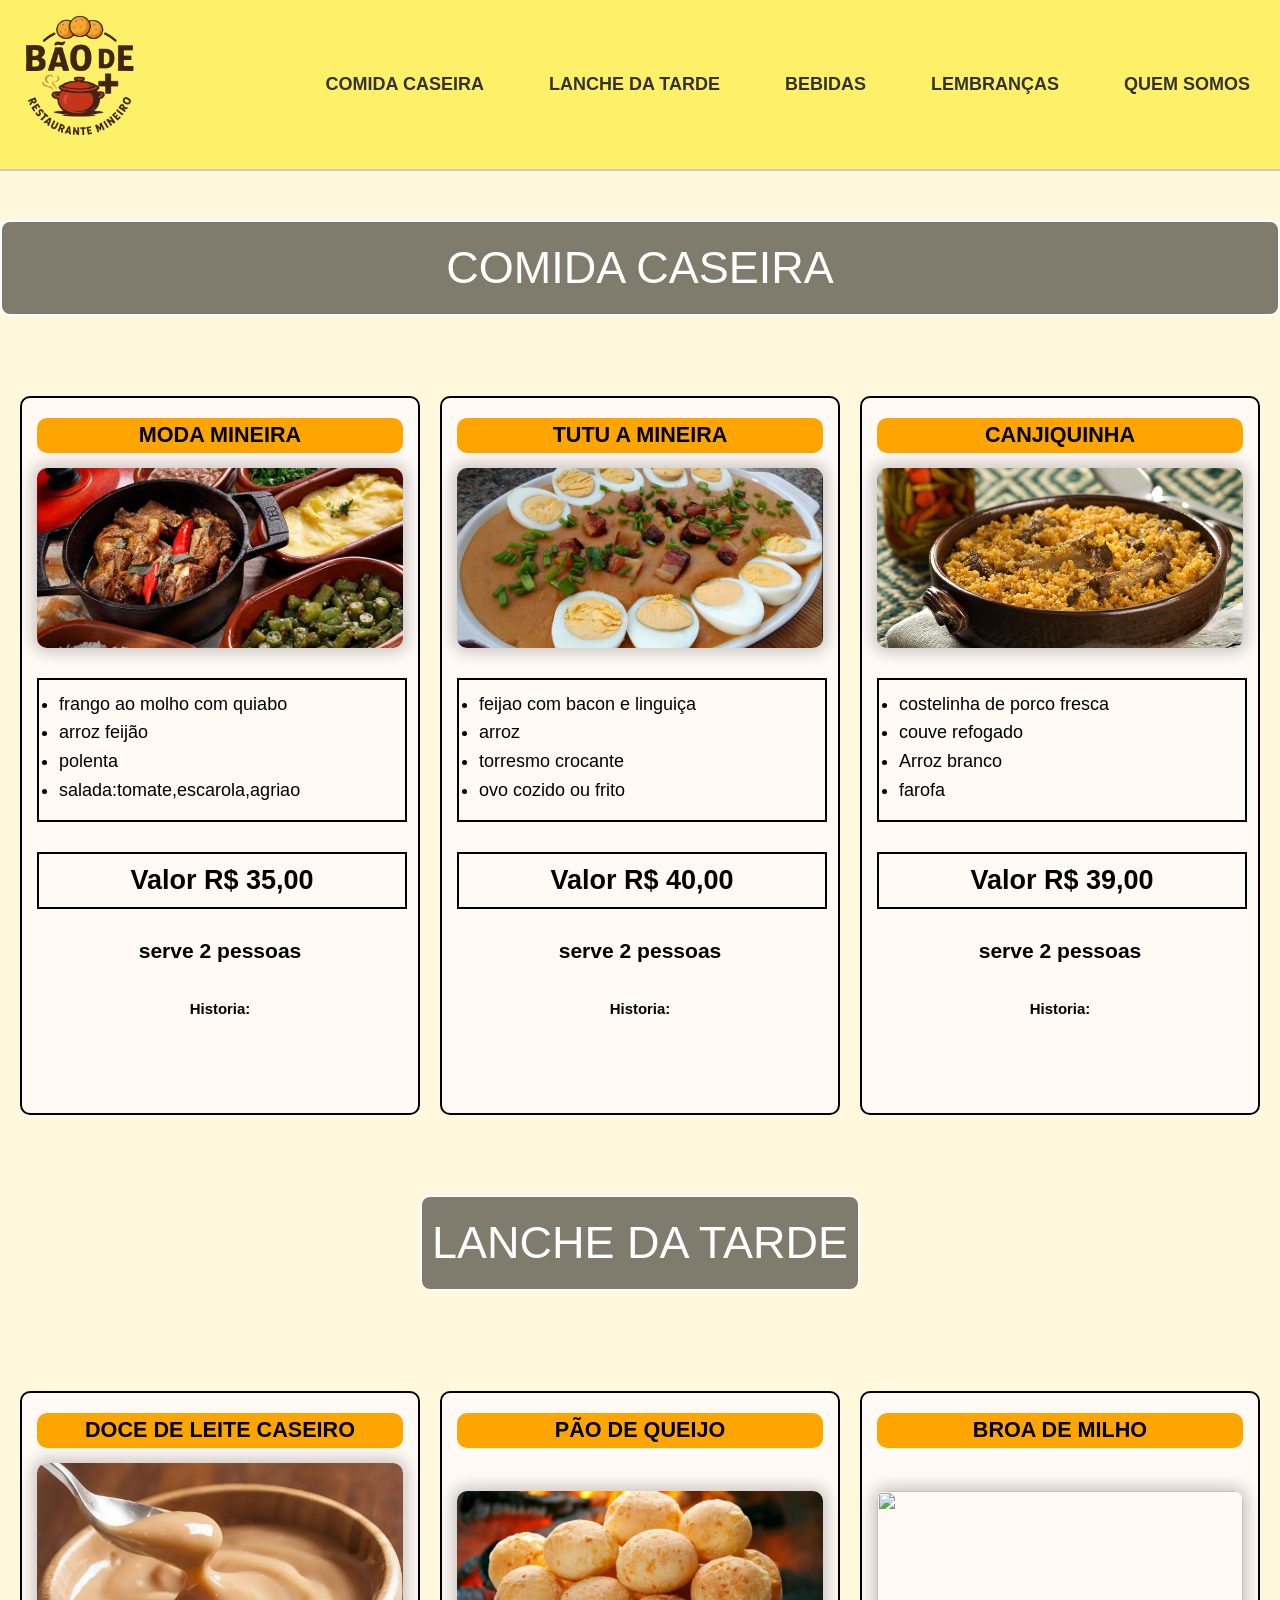
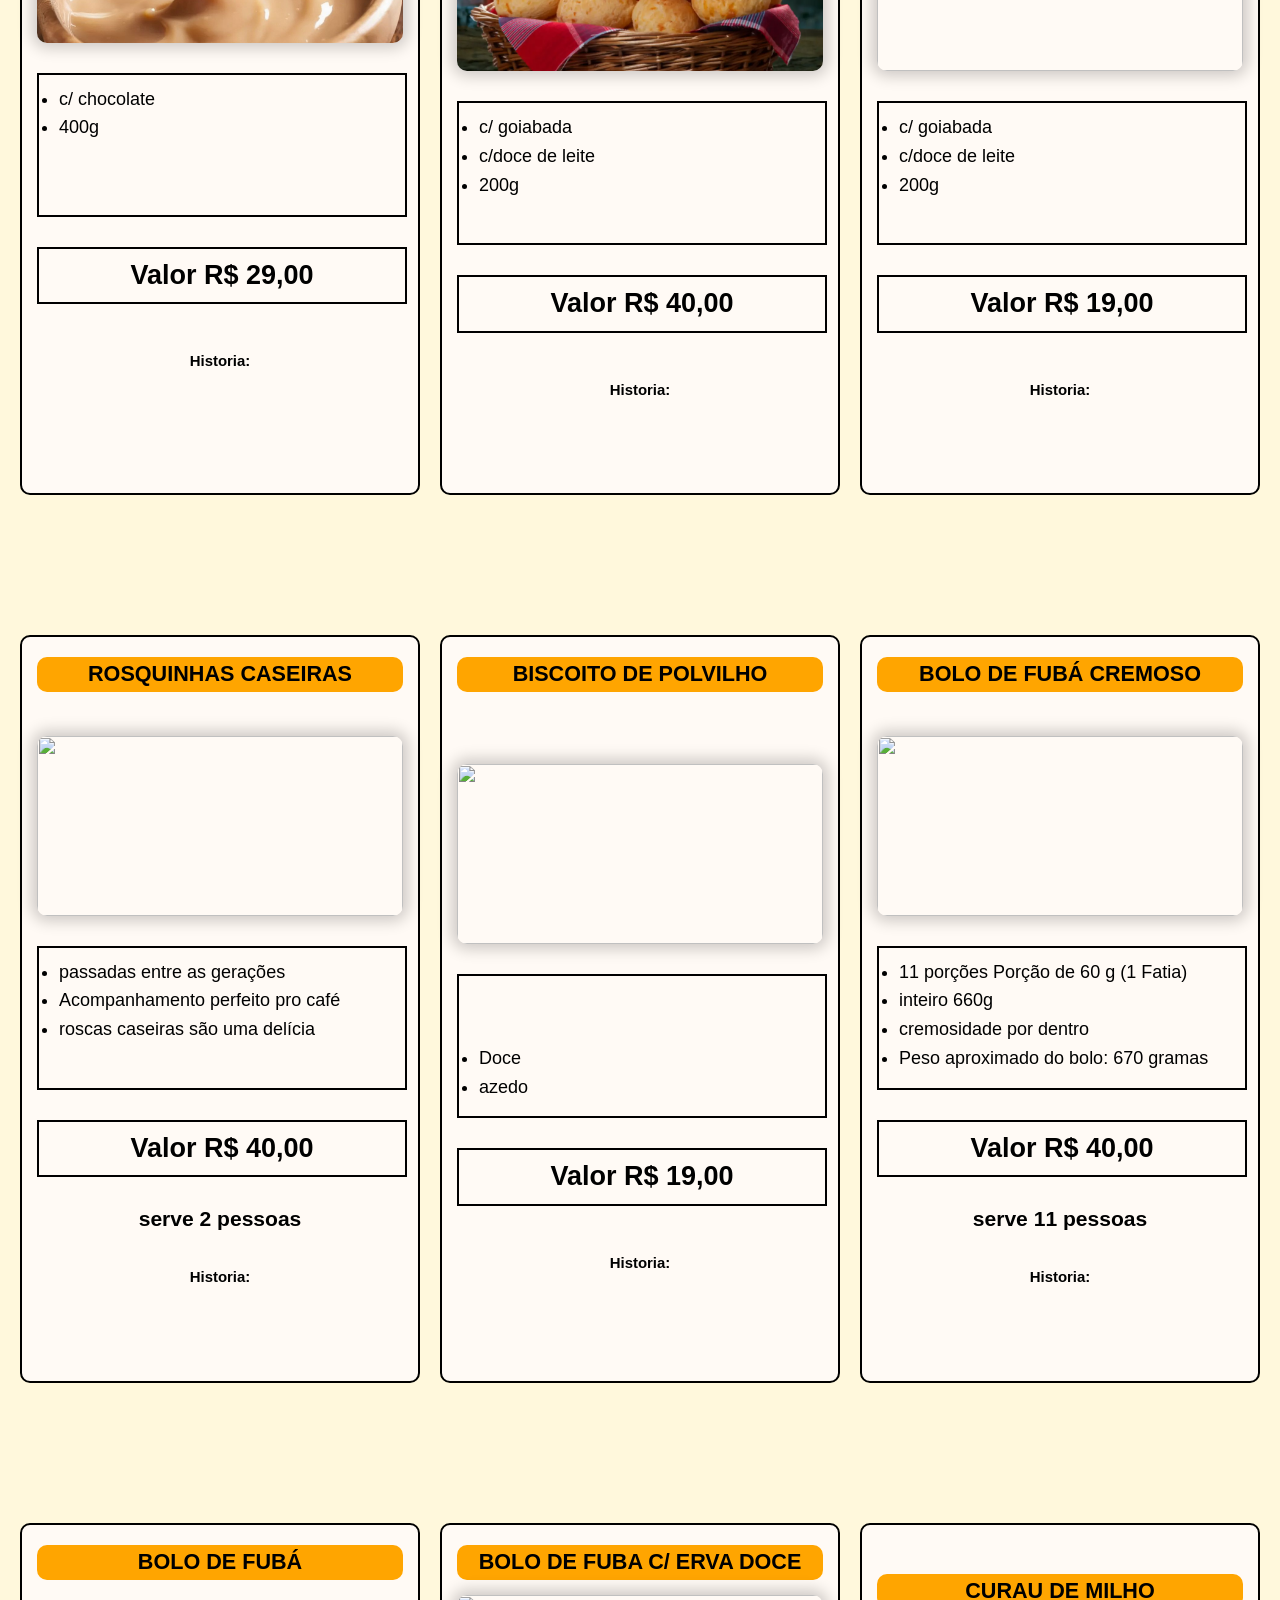
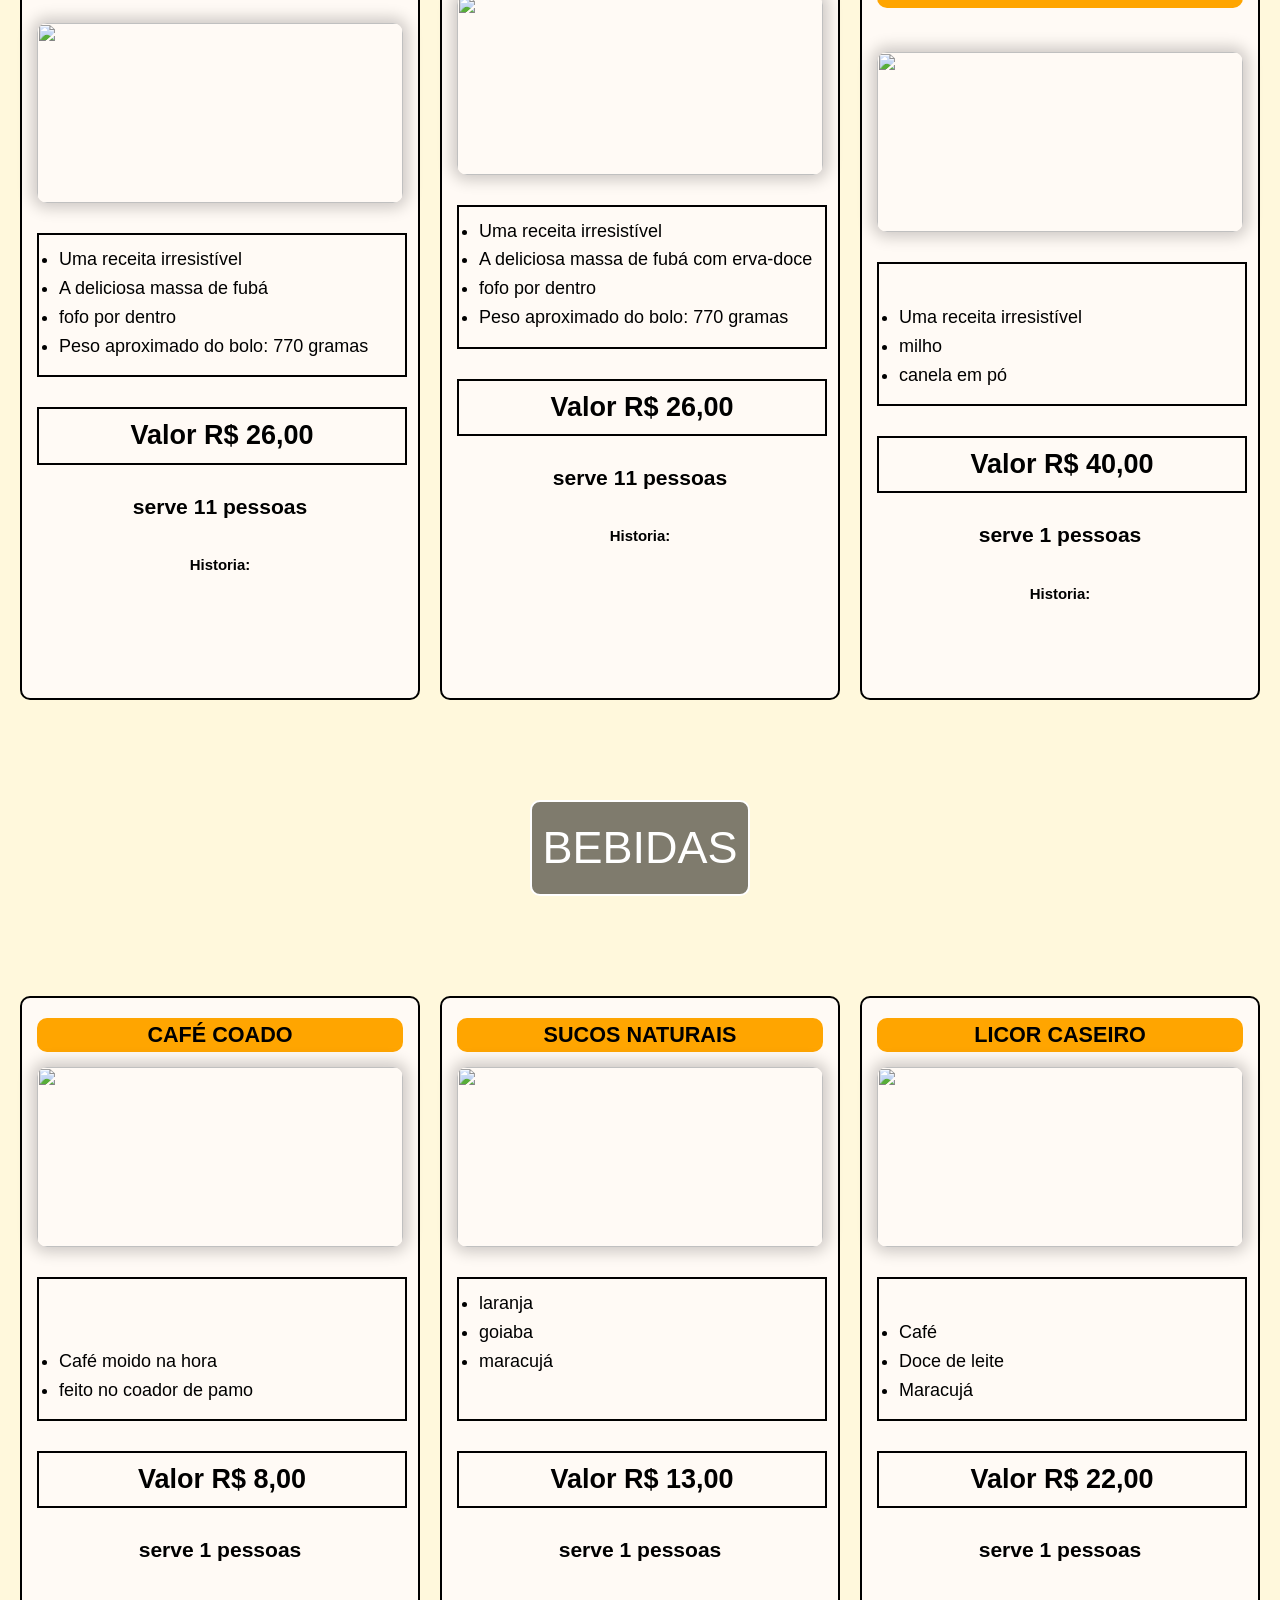
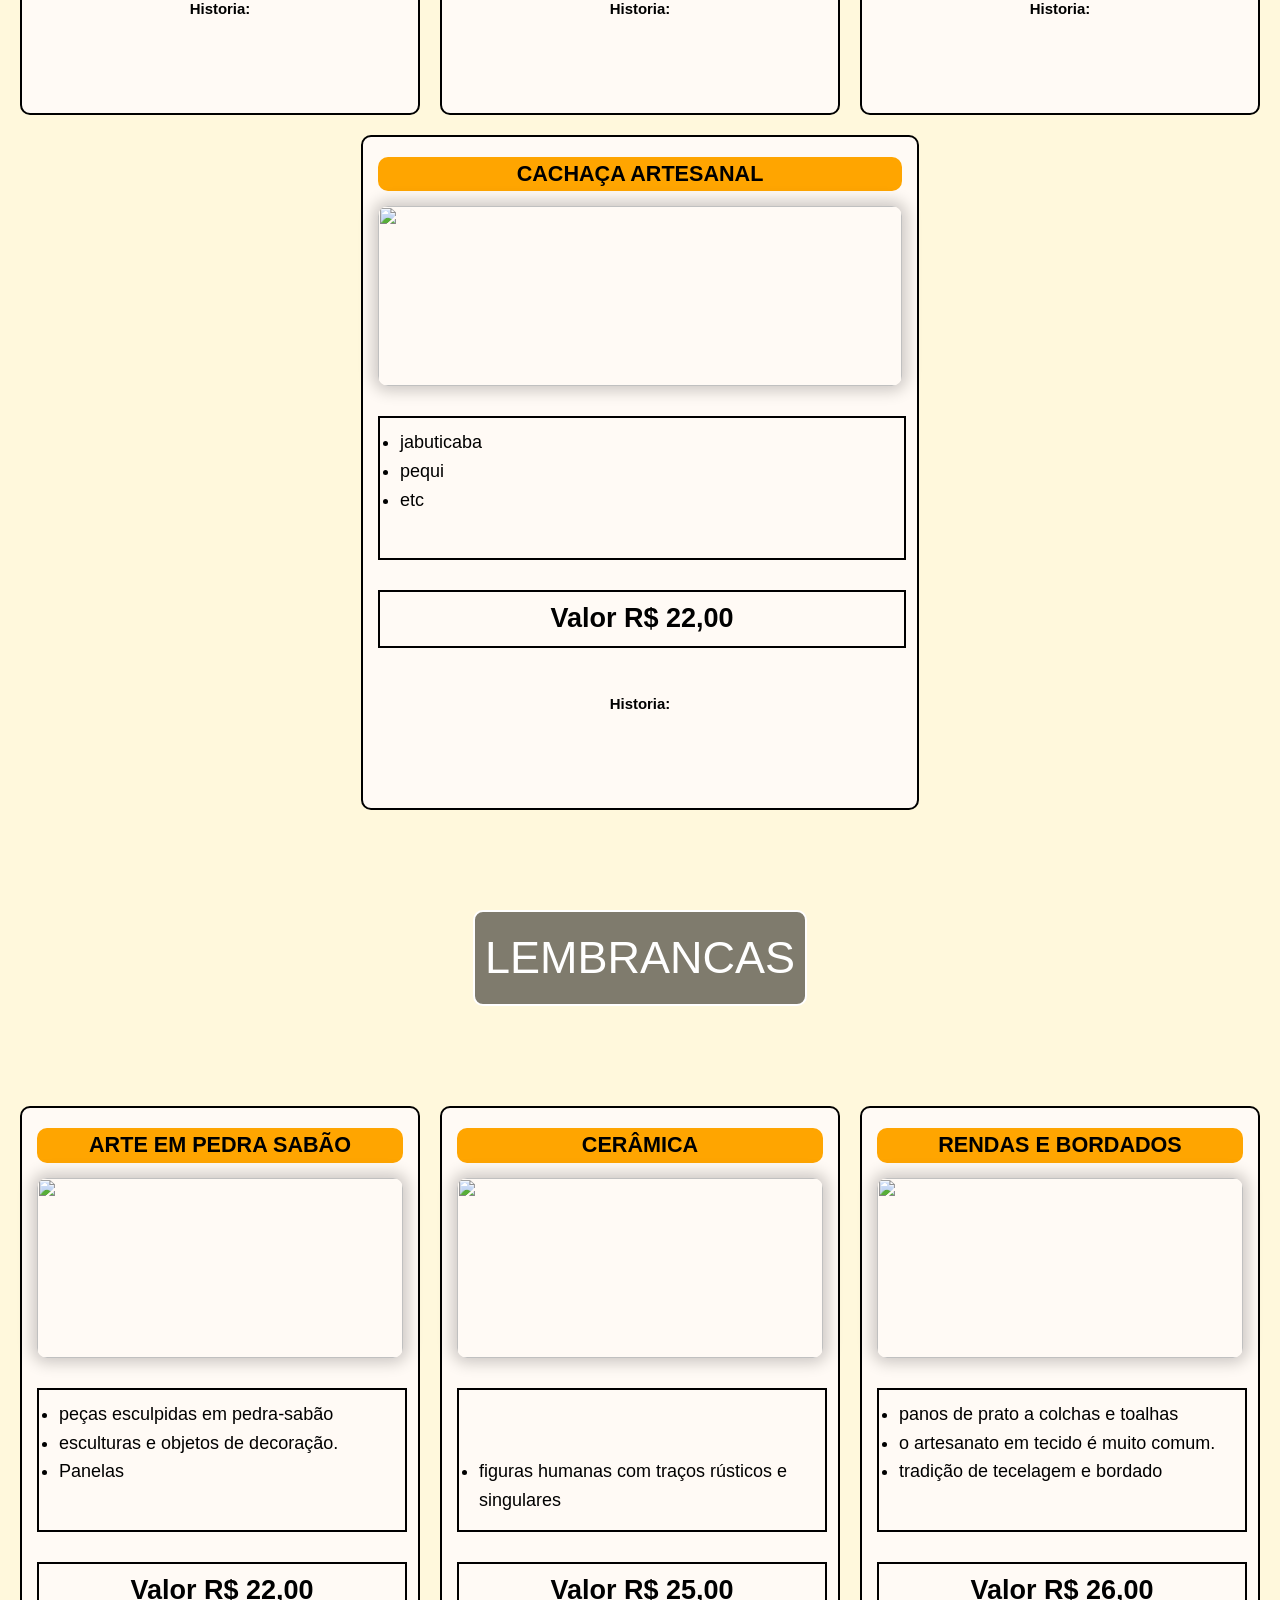
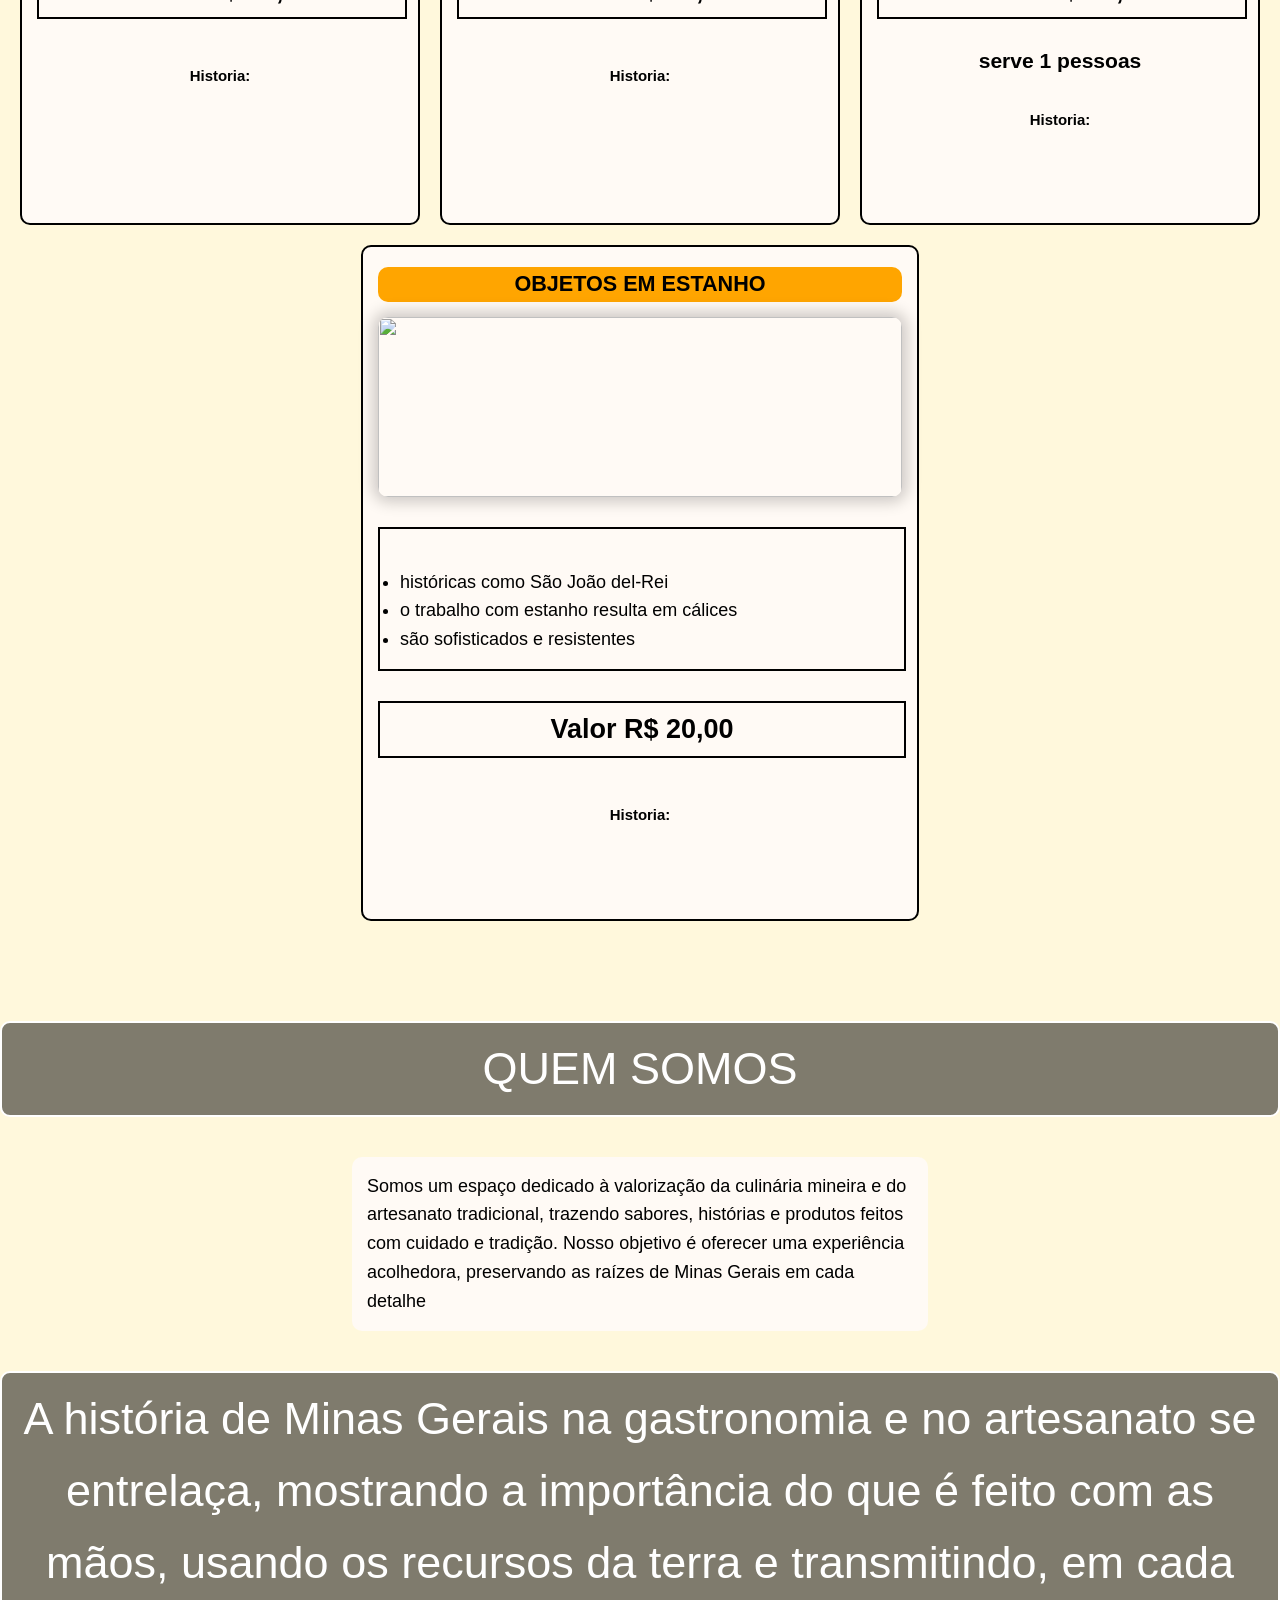
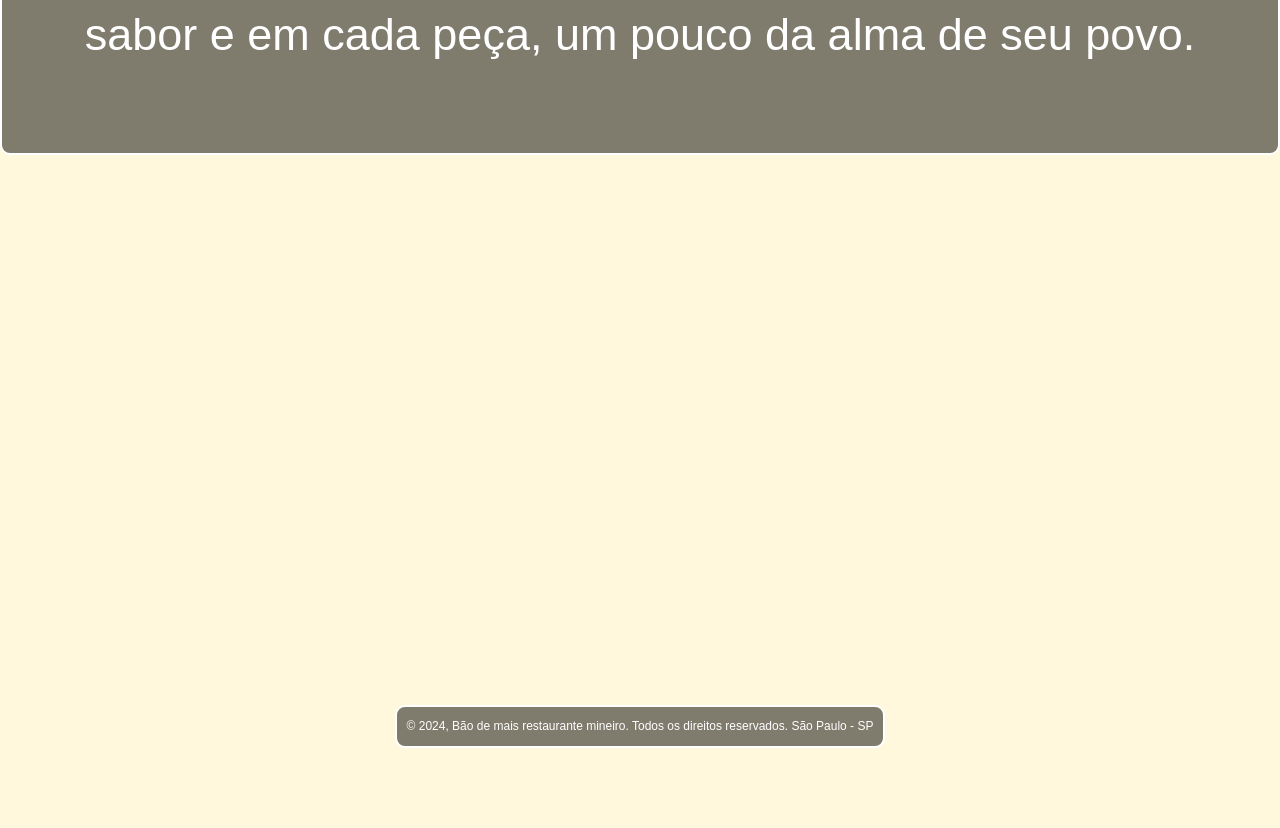
==== commit bb78a9a6: "corrigindo erros" ====
--- a/src/index.html
+++ b/src/index.html
@@ -33,6 +33,7 @@
     
 
     <div> 
+    <div class="container-cards">     
     <section>
         <h1> MODA MINEIRA</h1>
         <img src="./assets/imagens/a_moda-mineira.jpg">
@@ -92,7 +93,7 @@
      
       <section>
         <h1> CANJIQUINHA </h1>
-        <img src="./imagens/canjiquinha.jpg">
+        <img src="assets/imagens/canjiquinha-mineira.jpg">
 
         <div class="caja">
              <ul>
@@ -119,9 +120,10 @@
     
     <p id="LANCHE-DA-TARDE"> LANCHE DA TARDE</p>
     <div>
+     <div class="container-cards">      
     <section >
         <h1> DOCE DE LEITE CASEIRO </h1>
-        <img src="./imagens/doce de leite1.jpg">
+        <img src="assets/imagens/doce de leite.jpg">
         <div class="caja">
             <ul>
             <li>c/ chocolate</li>
@@ -142,7 +144,7 @@
     </section>
     <section>
         <h1>PÃO DE QUEIJO</h1><br/>
-        <img src="./imagens/pão de queijo.jpeg">
+        <img src="assets/imagens/pão de queijo.jpeg">
         <div class="caja">
 
             <ul>
@@ -189,8 +191,10 @@
             Hoje, é um símbolo da fartura e tradição de Minas Gerais, servido com bisteca, couve e torresmo.</h4></h5>
         
     </section>
+     </div>
     </div>
     <div> 
+      <div class="container-cards">      
      <section >
         <h1>ROSQUINHAS CASEIRAS</h1>
         <br>
@@ -198,7 +202,6 @@
         <div class="caja">
 
               <ul>
-            <br>
             <li> passadas entre as gerações</li>
             <li> Acompanhamento perfeito pro café</li>
             <li> roscas caseiras são uma delícia</li>
@@ -279,9 +282,10 @@
             Hoje, é um símbolo da fartura e tradição de Minas Gerais, servido com bisteca, couve e torresmo.</h4></h5>
     </section> 
      
-
+      </div>
     </div>
     <div> 
+    <div class="container-cards">   
     <section >
     
         <h1>BOLO DE FUBÁ</h1>
@@ -373,13 +377,14 @@
             Era um prato nutritivo para mineradores e tropeiros, feito de feijão amassado com farinha e gordura de porco. 
             Hoje, é um símbolo da fartura e tradição de Minas Gerais, servido com bisteca, couve e torresmo.</h4></h5>
     </section> 
-   
+    </div>
     
      </div>
 
   
     <p id="BEBIDAS">BEBIDAS</p>
     <div> 
+     <div class="container-cards">       
     <section> 
    
      <h1>CAFÉ COADO</h1>
@@ -487,11 +492,13 @@
             Hoje, é um símbolo da fartura e tradição de Minas Gerais, servido com bisteca, couve e torresmo.</h4></h5>
    
     </section>
+     </div>
     </div>
     <p id="LEMBRANÇAS">LEMBRANCAS </p>
     <div> 
-    <section> 
-        <h1>ARTESANATO EM PEDRA SABÃO</h1>
+     <div class="container-cards">       
+    <section> 
+        <h1>ARTE EM PEDRA SABÃO</h1>
         <img src="./imagens/pedra sabao.jpg">
         <DIV class="caja">
              <ul>
@@ -601,6 +608,7 @@
         
    
     </section>
+     </div>
     </div>
     <footer>
          <p id="quem-somos">QUEM SOMOS</p>
@@ -623,6 +631,7 @@
         </div>
         
     </footer>
+    </div>
 
     
 </body>
--- a/src/css/stilo.css
+++ b/src/css/stilo.css
@@ -128,10 +128,7 @@
     transition: transform 0.3s ease, box-shadow 0.3s ease;
 }
 
-section img:hover {
-    transform: scale(1.1);              /* zoom */
-    box-shadow: 0 4px 25px rgba(0,0,0,0.5);
-}
+
 
 /* ============================= */
 /* LISTAS                        */
@@ -218,3 +215,66 @@
 .valor{
     border: 2px solid black;
 }
+/* Container geral para todas as seções */
+.container-cards {
+    display: flex;
+    flex-wrap: wrap;           /* permite quebrar linha */
+    justify-content: center;   /* centraliza horizontal */
+    gap: 20px;                 /* espaço entre cards */
+    padding: 20px;
+}
+
+/* Cada card (section) */
+.container-cards section {
+    display: flex;
+    flex-direction: column;    /* empilha elementos dentro do card */
+    align-items: center;
+    width: 300px;              /* largura fixa igual para todos */
+    min-height: 400px;         /* altura mínima para alinhar */
+    box-sizing: border-box;
+    padding: 15px;
+    border-radius: 10px;
+    background: #fffaf5;
+    border: 2px solid black;
+}
+
+/* Imagem dentro do card */
+section img {
+    width: 100%;               /* ocupa toda a largura do card */
+    height: 180px;             /* altura fixa */
+    object-fit: cover;         /* mantém proporção e corta excesso */
+    border-radius: 10px;
+    margin-bottom: 10px;
+    box-shadow: 0px 0px 15px 5px rgba(0,0,0,0.2);
+}
+
+/* Texto do título e preço centralizado */
+section h1, section h2, section h3 {
+    text-align: center;
+    margin: 5px 0;
+}
+
+/* Lista dentro do card */
+section ul {
+    padding-left: 20px;
+    text-align: left;
+}
+
+/* Valor do card */
+.valor {
+    margin-top: 10px;
+    font-weight: bold;
+    text-align: center;
+}
+
+/* Lista dentro do card */
+section ul {
+    width: 100%;            /* ocupa toda a largura do card */
+    height: 120px;          /* altura fixa para todas */
+    overflow-y: auto;       /* adiciona scroll vertical se passar da altura */
+    padding-left: 20px;
+    margin: 10px 0;
+    box-sizing: border-box;
+    text-align: left;
+    list-style: url("../novaimagem/imagens/icons8-panela-18.png"); /* ícone personalizado */
+}
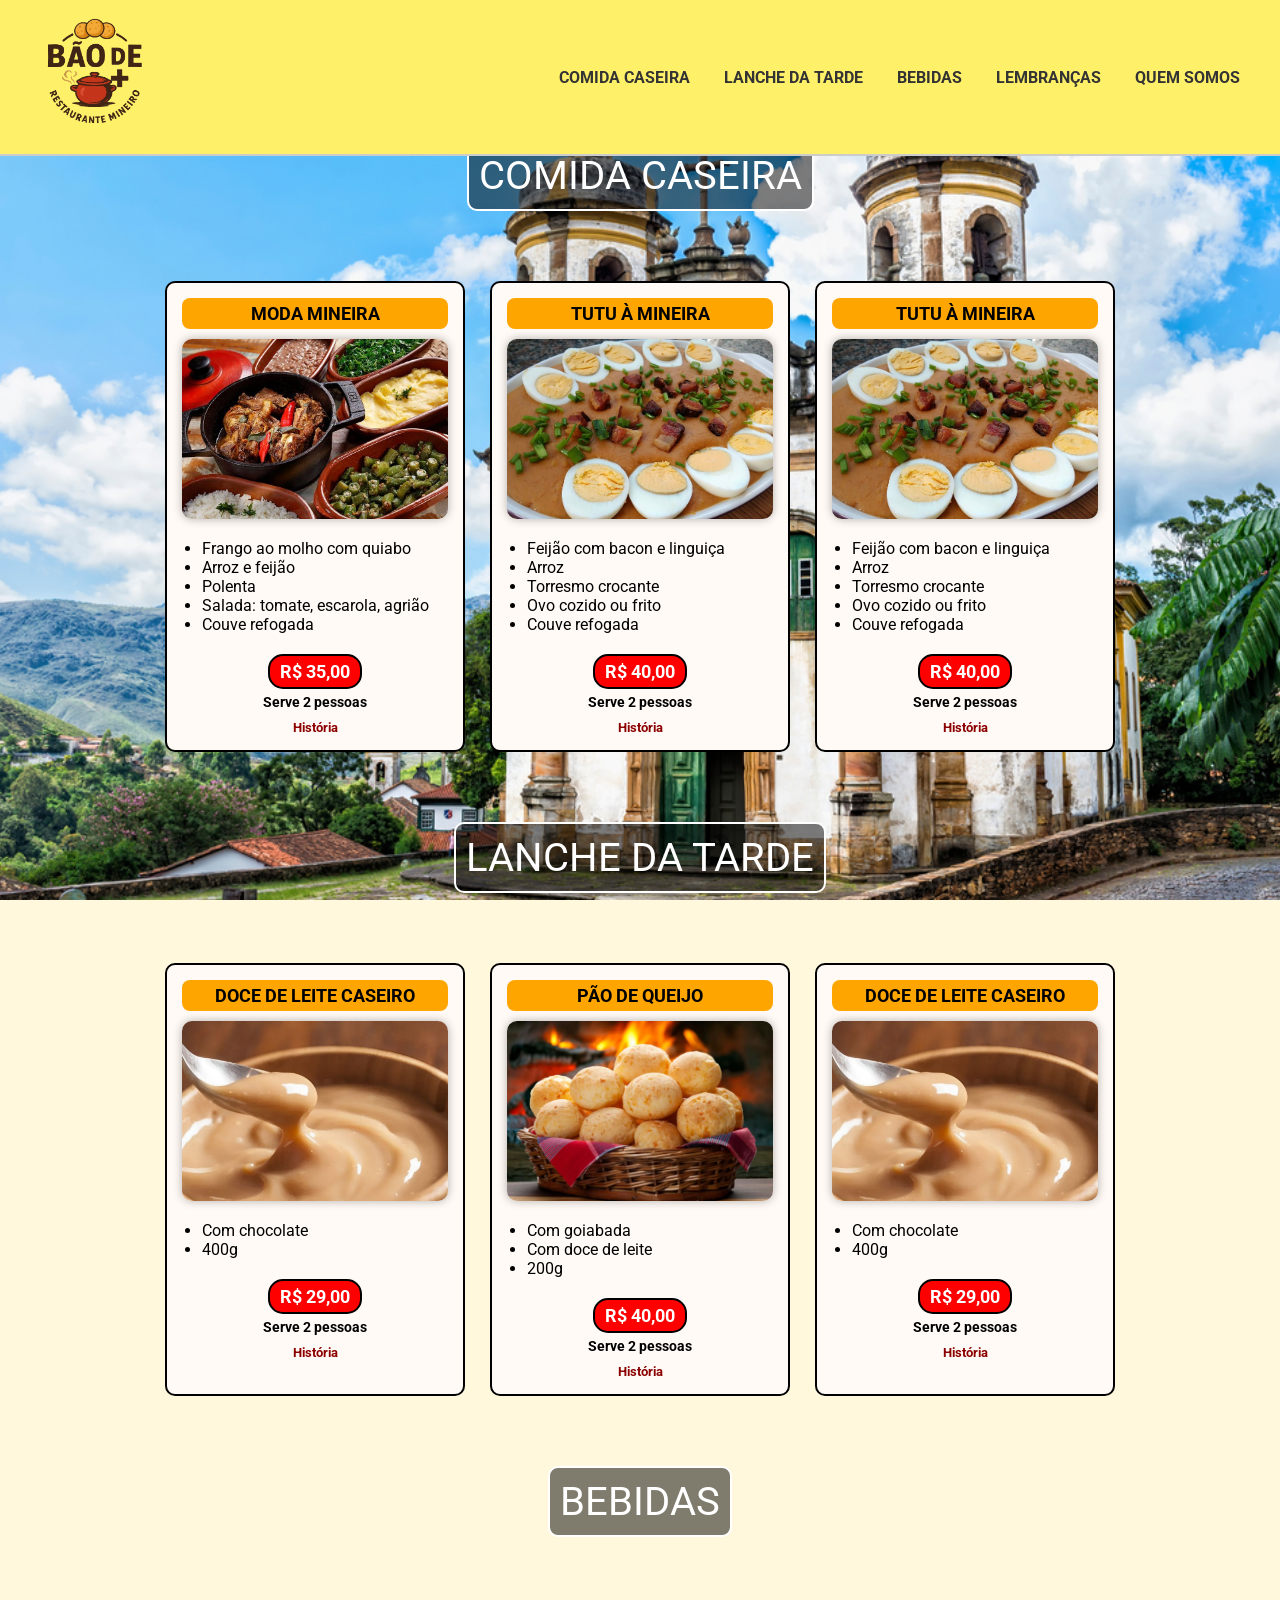
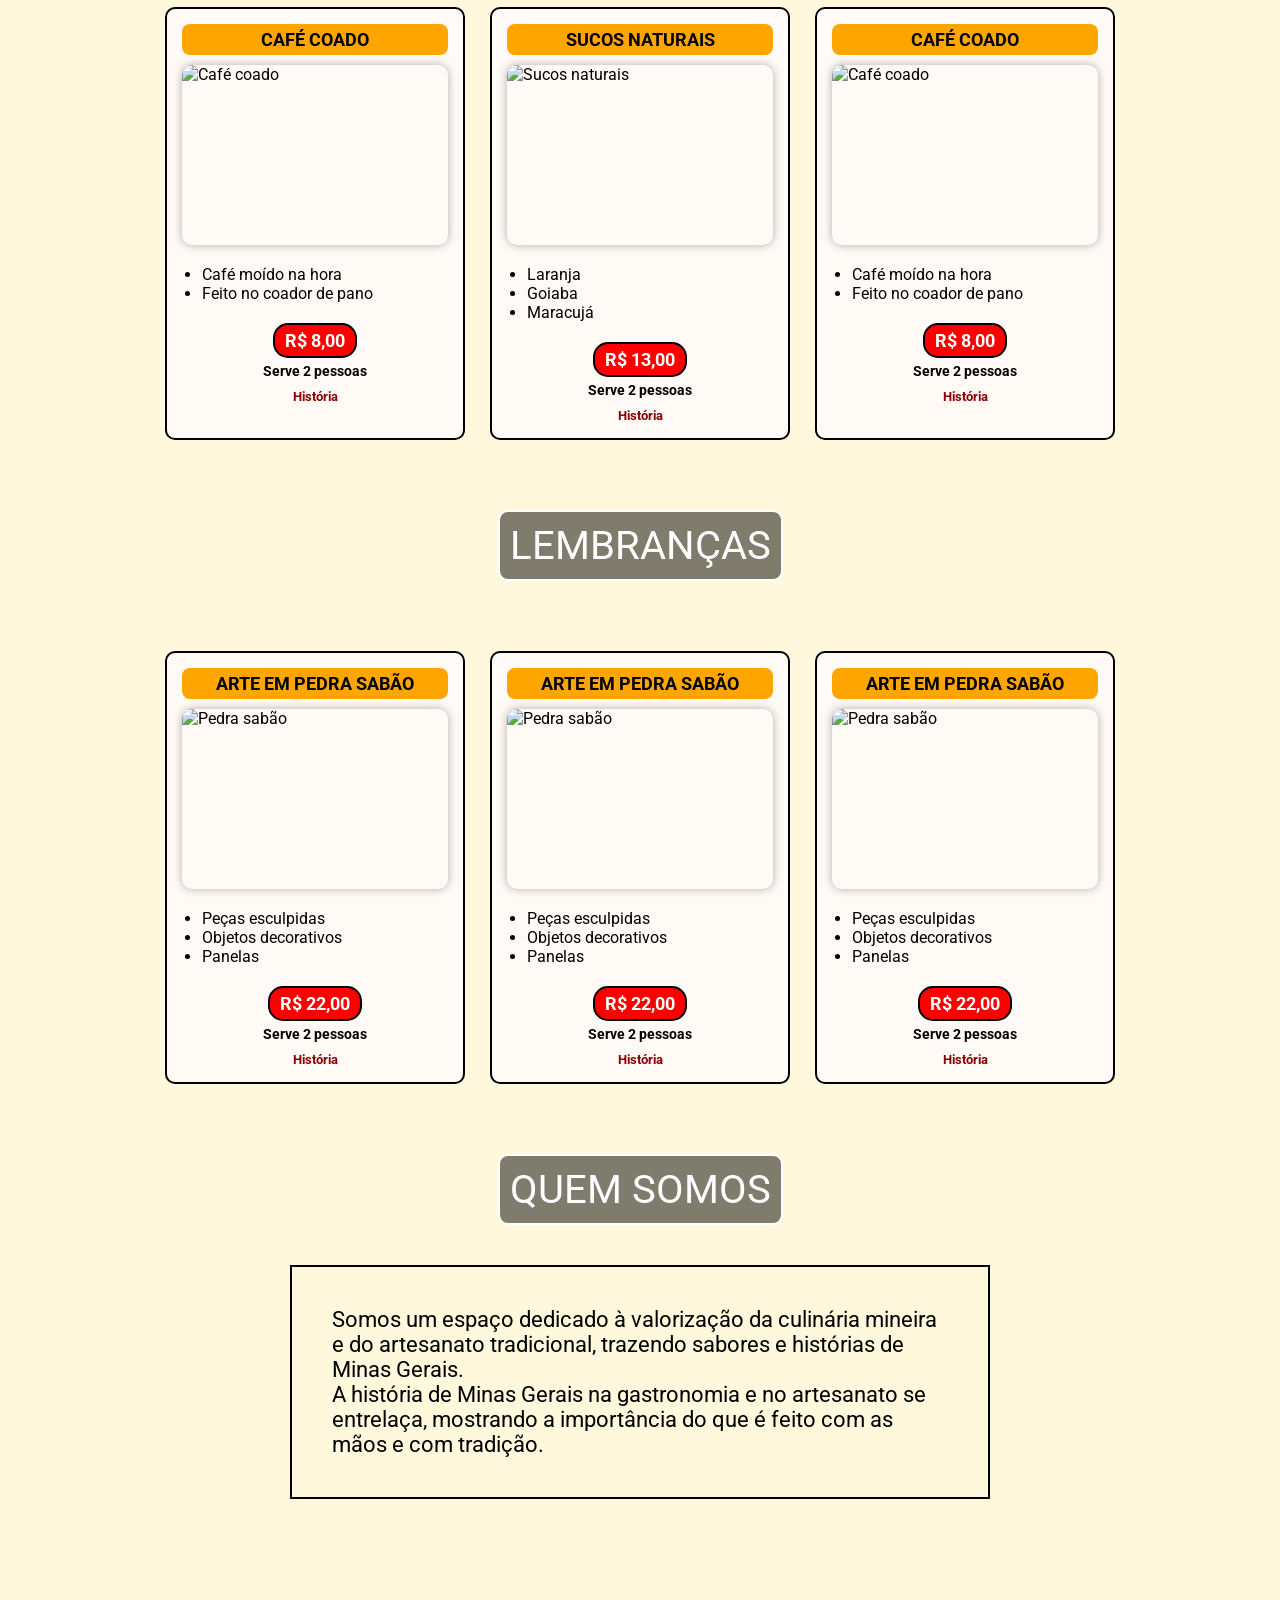
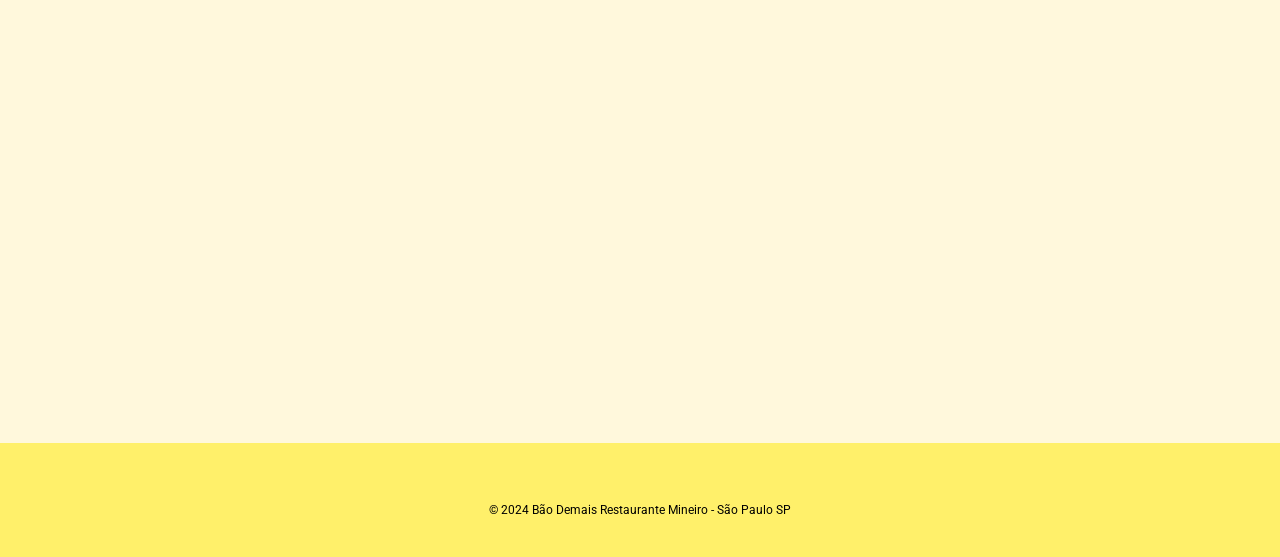
==== commit da3ad161: "mudando o css" ====
--- a/src/index.html
+++ b/src/index.html
@@ -1,638 +1,408 @@
 <!DOCTYPE html>
-<html lang="en">
+<html lang="pt-br">
+
 <head>
-    <meta charset="UTF-8">
-    <meta name="viewport" content="width=device-width, initial-scale=1.0">
-    <title>Projeto bão demais</title>
-    
-    <link rel="stylesheet" href="css/stilo.css">
-     <link rel="stylesheet" href="css/images.css">
+<meta charset="UTF-8">
+<meta name="viewport" content="width=device-width, initial-scale=1.0">
+
+<title>Bão Demais - Restaurante Mineiro</title>
+
+<link rel="stylesheet" href="css/stilo.css">
+<link rel="stylesheet" href="css/images.css">
 
 </head>
-   
-     
-
-<body id="logo"> 
-        
-    <p id="comida-caseira">COMIDA CASEIRA</p>
-    <header >
-        
-    <a href="#logo"> <img src="assets/imagens/logobaodemais.png"></a>    
-    
-    <nav>
-        
-        <a href="#comida-caseira" > COMIDA CASEIRA</a> 
-        <a href="#LANCHE-DA-TARDE " > LANCHE DA TARDE</a>
-        <a href="#BEBIDAS " > BEBIDAS</a>
-        <a href="#LEMBRANÇAS " > LEMBRANÇAS</a>
-        <a href="#quem-somos"> QUEM SOMOS</a>
-        
-    </nav>
+
+<body id="logo">
+
+<header>
+
+<a href="#logo">
+<img src="assets/imagens/logobaodemais.png" alt="Logo Bão Demais">
+</a>
+
+<nav>
+<a href="#comida-caseira">COMIDA CASEIRA</a>
+<a href="#LANCHE-DA-TARDE">LANCHE DA TARDE</a>
+<a href="#BEBIDAS">BEBIDAS</a>
+<a href="#LEMBRANCAS">LEMBRANÇAS</a>
+<a href="#quem-somos">QUEM SOMOS</a>
+</nav>
+
 </header>
 
-    
-
-    <div> 
-    <div class="container-cards">     
-    <section>
-        <h1> MODA MINEIRA</h1>
-        <img src="./assets/imagens/a_moda-mineira.jpg">
-        <div class="caja">
-
-            <ul>
-            <li>frango ao molho com quiabo </li>
-            <li>arroz feijão</li>
-            <li>polenta</li>
-            <li>salada:tomate,escarola,agriao</li>
-            <li>couve refogado</li>
-            
-            </ul>
-
-
-        </div>
-        
-        <div class="valor">
-        <h2>Valor R$ 35,00</h2>
-        </div>     
-             
-        <h3>serve 2 pessoas</h3>
-          <h5 class="gatilho">Historia:<h4 class="texto-escondido">"Moda mineira" não é um prato específico, mas sim um estilo de servir 
-            a comida com fartura e variedade. A expressão, que nasceu nas fazendas, 
-            simboliza a hospitalidade e o carinho de Minas, com pratos completos, como o frango com quiabo, repletos de acompanhamentos..</h4></h5>
-    </section>
-     
-     
-    <section>
-        <h1>TUTU A MINEIRA</h1>
-        <img src="assets/imagens/tutu.jpeg">
-        <div  class="caja">
-
-              <ul>
-            <li>feijao com bacon e linguiça </li>
-            <li>arroz </li>
-            <li>torresmo crocante </li>
-            <li>ovo cozido ou frito </li>
-            <li>couve refogado</li>
-                   
-           
-        
-        </ul>
-        
-        </div>
-        <div class="valor">   
-        <h2 > Valor R$ 40,00</h2>
-        </div>
-
-      
-    
-        <h3>serve 2 pessoas</h3>
-        <h5 class="gatilho">Historia:<h4 class="texto-escondido">O tutu à mineira surgiu com a fusão das culinárias portuguesa, indígena e africana. 
-            Era um prato nutritivo para mineradores e tropeiros, feito de feijão amassado com farinha e gordura de porco. 
-            Hoje, é um símbolo da fartura e tradição de Minas Gerais, servido com bisteca, couve e torresmo.</h4></h5>
-    </section>
-     
-      <section>
-        <h1> CANJIQUINHA </h1>
-        <img src="assets/imagens/canjiquinha-mineira.jpg">
-
-        <div class="caja">
-             <ul>
-            <li>costelinha de porco fresca </li>
-            <li>couve refogado</li>
-            <li>Arroz branco</li>
-            <li>farofa</li>
-             </ul>
-
-
-       </div>
-
-    
-        <div class="valor">   
-        <h2 > Valor R$ 39,00</h2>
-        </div>  
-             
-        <h3>serve 2 pessoas</h3>
-        <h5 class="gatilho">Historia:<h4 class="texto-escondido">O tutu à mineira surgiu com a fusão das culinárias portuguesa, indígena e africana. 
-            Era um prato nutritivo para mineradores e tropeiros, feito de feijão amassado com farinha e gordura de porco. 
-            Hoje, é um símbolo da fartura e tradição de Minas Gerais, servido com bisteca, couve e torresmo.</h4></h5>
-    </section>
-    </div>
-    
-    <p id="LANCHE-DA-TARDE"> LANCHE DA TARDE</p>
-    <div>
-     <div class="container-cards">      
-    <section >
-        <h1> DOCE DE LEITE CASEIRO </h1>
-        <img src="assets/imagens/doce de leite.jpg">
-        <div class="caja">
-            <ul>
-            <li>c/ chocolate</li>
-            <li>400g</li><br/>
-                      
-            </ul>
-        </div>
-        <div class="valor">   
-        <h2 > Valor R$ 29,00</h2>
-        </div>
-
-      
-       
-        
-        <h5 class="gatilho">Historia:<h4 class="texto-escondido">O tutu à mineira surgiu com a fusão das culinárias portuguesa, indígena e africana. 
-            Era um prato nutritivo para mineradores e tropeiros, feito de feijão amassado com farinha e gordura de porco. 
-            Hoje, é um símbolo da fartura e tradição de Minas Gerais, servido com bisteca, couve e torresmo.</h4></h5>
-    </section>
-    <section>
-        <h1>PÃO DE QUEIJO</h1><br/>
-        <img src="assets/imagens/pão de queijo.jpeg">
-        <div class="caja">
-
-            <ul>
-           <li>c/ goiabada</li>
-           <li>c/doce de leite</li>
-           <li>200g</li>    
-           
-        </ul>
-            </div>
-        <div class="valor">   
-        <h2 > Valor R$ 40,00</h2>
-        </div>
-
-   
-        
-                
-        <h5 class="gatilho">Historia:<h4 class="texto-escondido">O tutu à mineira surgiu com a fusão das culinárias portuguesa, indígena e africana. 
-            Era um prato nutritivo para mineradores e tropeiros, feito de feijão amassado com farinha e gordura de porco. 
-            Hoje, é um símbolo da fartura e tradição de Minas Gerais, servido com bisteca, couve e torresmo.</h4></h5>
-     </section>       
-        
-     <section>
-        <h1>BROA DE MILHO</h1><br/>
-        <img src="./imagens/broa.jpg">
-
-        <div class="caja">
-            <ul>
-           <li>c/ goiabada</li>
-           <li>c/doce de leite</li>
-           <li>200g</li>  
-                
-        </ul>
-            </div>
-        <div class="valor">   
-        <h2 > Valor R$ 19,00</h2>
-        </div>
-
-
-      
-        
-               
-        <h5 class="gatilho">Historia:<h4 class="texto-escondido">O tutu à mineira surgiu com a fusão das culinárias portuguesa, indígena e africana. 
-            Era um prato nutritivo para mineradores e tropeiros, feito de feijão amassado com farinha e gordura de porco. 
-            Hoje, é um símbolo da fartura e tradição de Minas Gerais, servido com bisteca, couve e torresmo.</h4></h5>
-        
-    </section>
-     </div>
-    </div>
-    <div> 
-      <div class="container-cards">      
-     <section >
-        <h1>ROSQUINHAS CASEIRAS</h1>
-        <br>
-        <img src="./imagens/rosca-caseira-mineira-420x279.jpg">
-        <div class="caja">
-
-              <ul>
-            <li> passadas entre as gerações</li>
-            <li> Acompanhamento perfeito pro café</li>
-            <li> roscas caseiras são uma delícia</li>
-                       
-           
-        </ul>
-            </div>
-        <div class="valor">   
-        <h2 > Valor R$ 40,00</h2>
-        </div>
-
-        
-      
-        
-        <h3>serve 2 pessoas</h3>
-        <h5 class="gatilho">Historia:<h4 class="texto-escondido">O tutu à mineira surgiu com a fusão das culinárias portuguesa, indígena e africana. 
-            Era um prato nutritivo para mineradores e tropeiros, feito de feijão amassado com farinha e gordura de porco. 
-            Hoje, é um símbolo da fartura e tradição de Minas Gerais, servido com bisteca, couve e torresmo.</h4></h5>
-    </section> 
-    
-
-    
-    
-         <section >
-        <h1>BISCOITO DE POLVILHO</h1>
-        <br><br>
-        <img src="./imagens/biscoito-de-polvilho-assado-rotated.jpeg" >
-
-        <div class="caja">
-
-             <ul>
-            <br><br>
-            <li> Doce</li>
-            <li> azedo</li>
-            
-            
-           
-        </ul>
-            </div>
-        <div class="valor">   
-        <h2 > Valor R$ 19,00</h2>
-        </div>
-
-     
-       
-    
-       
-        <h5 class="gatilho">Historia:<h4 class="texto-escondido">O tutu à mineira surgiu com a fusão das culinárias portuguesa, indígena e africana. 
-            Era um prato nutritivo para mineradores e tropeiros, feito de feijão amassado com farinha e gordura de porco. 
-            Hoje, é um símbolo da fartura e tradição de Minas Gerais, servido com bisteca, couve e torresmo.</h4></h5>
-    </section>  
-    <section >
- 
-        <h1>BOLO DE FUBÁ CREMOSO</h1>
-        <br>
-        <img src="./imagens/fub CREMOSO.avif">
-
-        <div class="caja">
-
-            <ul>
-            <li> 11 porções Porção de 60 g (1 Fatia)</li>
-            <li> inteiro 660g</li>
-            <li>cremosidade por dentro</li>
-            <li>Peso aproximado do bolo: 670 gramas</li>
-            
-    
-        </ul>
-            </div>
-        <div class="valor">   
-        <h2 > Valor R$ 40,00</h2>
-        </div>
-
-        
-        
-        <h3>serve 11 pessoas</h3>
-        <h5 class="gatilho">Historia:<h4 class="texto-escondido">O tutu à mineira surgiu com a fusão das culinárias portuguesa, indígena e africana. 
-            Era um prato nutritivo para mineradores e tropeiros, feito de feijão amassado com farinha e gordura de porco. 
-            Hoje, é um símbolo da fartura e tradição de Minas Gerais, servido com bisteca, couve e torresmo.</h4></h5>
-    </section> 
-     
-      </div>
-    </div>
-    <div> 
-    <div class="container-cards">   
-    <section >
-    
-        <h1>BOLO DE FUBÁ</h1>
-        <br>
-        <img src="./imagens/64-bk-1353-bolo-de-fuba.jpg"> 
-
-        <div class="caja">
-
-            <ul>  
-            <li> Uma receita irresistível</li> 
-            <li> A deliciosa massa de fubá </li>
-            <li> fofo por dentro</li>
-            <li> Peso aproximado do bolo: 770 gramas</li>
-            <li>Rende aproximadamente 12 fatias de 60 gramas</li>  
-                  
-        </ul>
-            </div>
-        <div class="valor">   
-        <h2 > Valor R$ 26,00</h2>
-        </div>
-
-      
-        
-        
-        
-        <h3>serve 11 pessoas</h3>
-        <h5 class="gatilho">Historia:<h4 class="texto-escondido">O tutu à mineira surgiu com a fusão das culinárias portuguesa, indígena e africana. 
-            Era um prato nutritivo para mineradores e tropeiros, feito de feijão amassado com farinha e gordura de porco. 
-            Hoje, é um símbolo da fartura e tradição de Minas Gerais, servido com bisteca, couve e torresmo.</h4></h5>
-    </section> 
-    <section> 
-    <h1>BOLO DE FUBA C/ ERVA DOCE</h1>
-        <img src="./imagens/14-bolo-fuba.jpg">
-
-        <div class="caja">
-
-            <ul>
-           <li> Uma receita irresistível</li> 
-             <li> A deliciosa massa de fubá com erva-doce </li>
-            <li> fofo por dentro</li>
-            <li> Peso aproximado do bolo: 770 gramas</li>
-            <li>Rende aproximadamente 12 fatias de 60 gramas</li>  
-           
-           
-        </ul>
-            </div>
-        <div class="valor">   
-        <h2 > Valor R$ 26,00</h2>
-        </div>
-
-        
-        
-        
-        <h3>serve 11 pessoas</h3>
-        <h5 class="gatilho">Historia:<h4 class="texto-escondido">O tutu à mineira surgiu com a fusão das culinárias portuguesa, indígena e africana. 
-            Era um prato nutritivo para mineradores e tropeiros, feito de feijão amassado com farinha e gordura de porco. 
-            Hoje, é um símbolo da fartura e tradição de Minas Gerais, servido com bisteca, couve e torresmo.</h4></h5>
-    </section> 
-    
-
-    
-    <section> 
-        <br>
-    <h1>CURAU DE MILHO</h1>
-        <br>
-        <img src="./imagens/curau.png">
-
-        <div class="caja">
-
-            <ul>
-            <br>
-            <li> Uma receita irresistível</li> 
-            <li> milho</li>
-            <li> canela em pó</li>
-            <li> aproximadamente 120 gramas</li> 
-            
-           
-        </ul>
-            </div>
-        <div class="valor">   
-        <h2 > Valor R$ 40,00</h2>
-        </div>
-
-        
-        
-        
-        <h3>serve 1 pessoas</h3>
-        <h5 class="gatilho">Historia:<h4 class="texto-escondido">O tutu à mineira surgiu com a fusão das culinárias portuguesa, indígena e africana. 
-            Era um prato nutritivo para mineradores e tropeiros, feito de feijão amassado com farinha e gordura de porco. 
-            Hoje, é um símbolo da fartura e tradição de Minas Gerais, servido com bisteca, couve e torresmo.</h4></h5>
-    </section> 
-    </div>
-    
-     </div>
-
-  
-    <p id="BEBIDAS">BEBIDAS</p>
-    <div> 
-     <div class="container-cards">       
-    <section> 
-   
-     <h1>CAFÉ COADO</h1>
-        <img src="./imagens/CAFECOADO.jpg">
-
-        <div class="caja">
-             <ul>
-            <br><br>
-            <li> Café moido na hora</li>
-            <li> feito no coador de pamo</li>
-           
-            
-           
-        </ul>
-            </div>
-        <div class="valor">   
-        <h2 > Valor R$ 8,00</h2>
-        </div>
-
-        
-       
-        
-        <h3>serve 1 pessoas</h3>
-        <h5 class="gatilho">Historia:<h4 class="texto-escondido">O tutu à mineira surgiu com a fusão das culinárias portuguesa, indígena e africana. 
-            Era um prato nutritivo para mineradores e tropeiros, feito de feijão amassado com farinha e gordura de porco. 
-            Hoje, é um símbolo da fartura e tradição de Minas Gerais, servido com bisteca, couve e torresmo.</h4></h5>
-   
-             
-        </section>     
-    <section> 
-    <h1>SUCOS NATURAIS</h1>
-        <img src="./imagens/sucos.jpg">
-
-        <div class="caja">
-
-             <ul>
-            <li> laranja</li>
-            <li> goiaba</li>
-            <li> maracujá</li>
-           
-     
-           
-        </ul>
-            </div>
-        <div class="valor">   
-        <h2 > Valor R$ 13,00</h2>
-        </div>
-
-              
-    
-        <h3>serve 1 pessoas</h3>
-        <h5 class="gatilho">Historia:<h4 class="texto-escondido">O tutu à mineira surgiu com a fusão das culinárias portuguesa, indígena e africana. 
-            Era um prato nutritivo para mineradores e tropeiros, feito de feijão amassado com farinha e gordura de porco. 
-            Hoje, é um símbolo da fartura e tradição de Minas Gerais, servido com bisteca, couve e torresmo.</h4></h5>
-    </section>
-    
-     <section> 
-        <h1>LICOR CASEIRO </h1>
-        <img src="./imagens/licor-de-cafe-caseiro.jpg">
-        <div class="caja">
-             <ul>
-            <br>
-            <li> Café</li>
-            <li> Doce de leite</li>
-            <li> Maracujá</li>
-            
-           
-        </ul>
-            </div>
-        <div class="valor">   
-        <h2 > Valor R$ 22,00</h2>
-        </div>
-
-
-       
-        
-        <h3>serve 1 pessoas</h3>
-        <h5 class="gatilho">Historia:<h4 class="texto-escondido">O tutu à mineira surgiu com a fusão das culinárias portuguesa, indígena e africana. 
-            Era um prato nutritivo para mineradores e tropeiros, feito de feijão amassado com farinha e gordura de porco. 
-            Hoje, é um símbolo da fartura e tradição de Minas Gerais, servido com bisteca, couve e torresmo.</h4></h5>
-    </section>
-    <section> 
-        <h1>CACHAÇA ARTESANAL</h1>
-        <img src="./imagens/cachaca1.jpg">
-        <div class="caja">
-             <ul>
-            <li> jabuticaba</li>
-            <li>  pequi</li>
-            <li> etc </li>
-            
-            
-           
-        </ul>
-            </div>
-        <div class="valor">   
-        <h2 > Valor R$ 22,00</h2>
-        </div>
-
-
-       
-       
-        
-        <h5 class="gatilho">Historia:<h4 class="texto-escondido">O tutu à mineira surgiu com a fusão das culinárias portuguesa, indígena e africana. 
-            Era um prato nutritivo para mineradores e tropeiros, feito de feijão amassado com farinha e gordura de porco. 
-            Hoje, é um símbolo da fartura e tradição de Minas Gerais, servido com bisteca, couve e torresmo.</h4></h5>
-   
-    </section>
-     </div>
-    </div>
-    <p id="LEMBRANÇAS">LEMBRANCAS </p>
-    <div> 
-     <div class="container-cards">       
-    <section> 
-        <h1>ARTE EM PEDRA SABÃO</h1>
-        <img src="./imagens/pedra sabao.jpg">
-        <DIV class="caja">
-             <ul>
-            <li> peças esculpidas em pedra-sabão</li>
-            <li> esculturas e objetos de decoração.</li>
-            <li> Panelas</li>
-            
-           
-        </ul>
-            </div>
-        <div class="valor">   
-        <h2 > Valor R$ 22,00</h2>
-        </div>
-
-        
-       
-        
-        <h5 class="gatilho">Historia:<h4 class="texto-escondido">O tutu à mineira surgiu com a fusão das culinárias portuguesa, indígena e africana. 
-            Era um prato nutritivo para mineradores e tropeiros, feito de feijão amassado com farinha e gordura de porco. 
-            Hoje, é um símbolo da fartura e tradição de Minas Gerais, servido com bisteca, couve e torresmo.</h4></h5>
-        
-    </section>
-    <section> 
-        <h1>CERÂMICA</h1>
-        
-        <img src="./imagens/ceramica.jpeg" >
-
-        <DIV class="caja">
-              <ul>
-            <br><br>
-            <li>figuras humanas com traços rústicos e singulares</li>
-            <li>bonecas, santos e outras </li>
-            <li> Cerâmica do Vale do Jequitinhonha</li>
-            
-            
-         
-        </ul>
-            </div>
-        <div class="valor">   
-        <h2 > Valor R$ 25,00</h2>
-        </div>
-
-        
-      
-    
-        <h5 class="gatilho">Historia:<h4 class="texto-escondido">O tutu à mineira surgiu com a fusão das culinárias portuguesa, indígena e africana. 
-            Era um prato nutritivo para mineradores e tropeiros, feito de feijão amassado com farinha e gordura de porco. 
-            Hoje, é um símbolo da fartura e tradição de Minas Gerais, servido com bisteca, couve e torresmo.</h4></h5>
-   
-    </section>
-    
-    
-      <section> 
-        <h1>RENDAS E BORDADOS</h1>
-        <img src="./imagens/bordados.jpg">
-        <DIV class="caja">
-            <ul>
-            <li> panos de prato a colchas e toalhas</li>
-            <li> o artesanato em tecido é muito comum.</li>
-            <li>  tradição de tecelagem e bordado</li>
-           
-           
-        </ul>
-            </div>
-        <div class="valor">   
-        <h2 > Valor R$ 26,00</h2>
-        </div>
-
-
-        
-        
-    
-        <h3>serve 1 pessoas</h3>
-        <h5 class="gatilho">Historia:<h4 class="texto-escondido">O tutu à mineira surgiu com a fusão das culinárias portuguesa, indígena e africana. 
-            Era um prato nutritivo para mineradores e tropeiros, feito de feijão amassado com farinha e gordura de porco. 
-            Hoje, é um símbolo da fartura e tradição de Minas Gerais, servido com bisteca, couve e torresmo.</h4></h5>
-    </section>
-    <section> 
-        <h1>OBJETOS EM ESTANHO</h1>
-        <img src="imagens/estanho.jpg">
-
-        <DIV class="caja">
-              <ul>
-            <br>
-            <li>  históricas como São João del-Rei</li>
-            <li>  o trabalho com estanho resulta em cálices</li>
-            <li> são sofisticados e resistentes</li>
-            
-            
-           
-        </ul>
-            </div>
-        <div class="valor">   
-        <h2 > Valor R$ 20,00</h2>
-        </div>
-
-
-        
-      
-        
-        <h5 class="gatilho">Historia:<h4 class="texto-escondido">O tutu à mineira surgiu com a fusão das culinárias portuguesa, indígena e africana. 
-            Era um prato nutritivo para mineradores e tropeiros, feito de feijão amassado com farinha e gordura de porco. 
-            Hoje, é um símbolo da fartura e tradição de Minas Gerais, servido com bisteca, couve e torresmo.</h4></h5>
-        
-
-
-        
-   
-    </section>
-     </div>
-    </div>
-    <footer>
-         <p id="quem-somos">QUEM SOMOS</p>
-
-    <div>
-    <section  class="quem_somos">
-        
-        Somos um espaço dedicado à valorização da culinária mineira e do artesanato tradicional, trazendo sabores, histórias e produtos feitos com cuidado e tradição. 
-        Nosso objetivo é oferecer uma experiência acolhedora, preservando as raízes de Minas Gerais em cada detalhe
-       </h3>
-        
-       
-    </section>
-        <P>A história de Minas Gerais na gastronomia e no artesanato se entrelaça, mostrando a importância do que é feito com as mãos, 
-        usando os recursos da terra e transmitindo, em cada sabor e em cada peça, um pouco da alma de seu povo.<br><br></P>
-         <iframe src="https://www.google.com/maps/embed?pb=!1m18!1m12!1m3!1d3658.303565002608!2d-46.730460105848245!3d-23.521581712604196!2m3!1f0!2f0!3f0!3m2!1i1024!2i768!4f13.1!3m3!1m2!1s0x94cef8c1d371ec31%3A0x671c9325c275132e!2sETEC%20Prof%C2%B0%20Basilides%20de%20Godoy!5e0!3m2!1spt-BR!2sbr!4v1770698866950!5m2!1spt-BR!2sbr" width="600" height="450" style="border:0;" allowfullscreen="" loading="lazy" referrerpolicy="no-referrer-when-downgrade"></iframe>   
-        <div >
-            <p class="direitos">© 2024, Bão de mais restaurante mineiro. Todos os direitos reservados. São Paulo - SP</p>
-
-        </div>
-        
-    </footer>
-    </div>
-
-    
+<!-- COMIDA CASEIRA -->
+
+<p id="comida-caseira">COMIDA CASEIRA</p>
+
+<section class="container-cards">
+
+<article class="card">
+
+<h1>MODA MINEIRA</h1>
+
+<img src="assets/imagens/a_moda-mineira.jpg" alt="Moda Mineira">
+
+<ul>
+<li>Frango ao molho com quiabo</li>
+<li>Arroz e feijão</li>
+<li>Polenta</li>
+<li>Salada: tomate, escarola, agrião</li>
+<li>Couve refogada</li>
+</ul>
+
+<div class="valor">R$ 35,00</div>
+
+<h3>Serve 2 pessoas</h3>
+
+<h5 class="gatilho">História</h5>
+
+<h4 class="texto-escondido">
+"Moda mineira" não é um prato específico, mas um estilo de servir comida
+com fartura e variedade, típico das fazendas de Minas Gerais.
+</h4>
+
+</article>
+
+
+<article class="card">
+
+<h1>TUTU À MINEIRA</h1>
+
+<img src="assets/imagens/tutu.jpeg" alt="Tutu à mineira">
+
+<ul>
+<li>Feijão com bacon e linguiça</li>
+<li>Arroz</li>
+<li>Torresmo crocante</li>
+<li>Ovo cozido ou frito</li>
+<li>Couve refogada</li>
+</ul>
+
+<div class="valor">R$ 40,00</div>
+
+<h3>Serve 2 pessoas</h3>
+
+<h5 class="gatilho">História</h5>
+
+<h4 class="texto-escondido">
+O tutu à mineira surgiu da fusão das culinárias portuguesa, indígena
+e africana, sendo muito consumido por tropeiros e mineradores.
+</h4>
+
+</article>
+
+
+<article class="card">
+
+<h1>TUTU À MINEIRA</h1>
+
+<img src="assets/imagens/tutu.jpeg" alt="Tutu à mineira">
+
+<ul>
+<li>Feijão com bacon e linguiça</li>
+<li>Arroz</li>
+<li>Torresmo crocante</li>
+<li>Ovo cozido ou frito</li>
+<li>Couve refogada</li>
+</ul>
+
+<div class="valor">R$ 40,00</div>
+
+<h3>Serve 2 pessoas</h3>
+
+<h5 class="gatilho">História</h5>
+
+<h4 class="texto-escondido">
+O tutu à mineira surgiu da fusão das culinárias portuguesa, indígena
+e africana, sendo muito consumido por tropeiros e mineradores.
+</h4>
+
+</article>
+
+</section>
+
+<!-- LANCHE DA TARDE -->
+
+<p id="LANCHE-DA-TARDE">LANCHE DA TARDE</p>
+
+<section class="container-cards">
+
+<article class="card">
+
+<h1>DOCE DE LEITE CASEIRO</h1>
+
+<img src="assets/imagens/doce de leite.jpg" alt="Doce de leite">
+
+<ul>
+<li>Com chocolate</li>
+<li>400g</li>
+</ul>
+
+<div class="valor">R$ 29,00</div>
+
+<h3>Serve 2 pessoas</h3>
+
+<h5 class="gatilho">História</h5>
+
+<h4 class="texto-escondido">
+O tutu à mineira surgiu da fusão das culinárias portuguesa, indígena
+e africana, sendo muito consumido por tropeiros e mineradores.
+</h4>
+
+</article>
+
+<article class="card">
+
+<h1>PÃO DE QUEIJO</h1>
+
+<img src="assets/imagens/pão de queijo.jpeg" alt="Pão de queijo">
+
+<ul>
+<li>Com goiabada</li>
+<li>Com doce de leite</li>
+<li>200g</li>
+</ul>
+
+<div class="valor">R$ 40,00</div>
+
+<h3>Serve 2 pessoas</h3>
+
+<h5 class="gatilho">História</h5>
+
+<h4 class="texto-escondido">
+O tutu à mineira surgiu da fusão das culinárias portuguesa, indígena
+e africana, sendo muito consumido por tropeiros e mineradores.
+</h4>
+
+</article>
+<article class="card">
+
+<h1>DOCE DE LEITE CASEIRO</h1>
+
+<img src="assets/imagens/doce de leite.jpg" alt="Doce de leite">
+
+<ul>
+<li>Com chocolate</li>
+<li>400g</li>
+</ul>
+
+<div class="valor">R$ 29,00</div>
+
+<h3>Serve 2 pessoas</h3>
+
+<h5 class="gatilho">História</h5>
+
+<h4 class="texto-escondido">
+O tutu à mineira surgiu da fusão das culinárias portuguesa, indígena
+e africana, sendo muito consumido por tropeiros e mineradores.
+</h4>
+
+</article>
+
+</section>
+
+<!-- BEBIDAS -->
+
+<p id="BEBIDAS">BEBIDAS</p>
+
+<section class="container-cards">
+
+<article class="card">
+
+<h1>CAFÉ COADO</h1>
+
+<img src="imagens/CAFECOADO.jpg" alt="Café coado">
+
+<ul>
+<li>Café moído na hora</li>
+<li>Feito no coador de pano</li>
+</ul>
+
+<div class="valor">R$ 8,00</div>
+
+<h3>Serve 2 pessoas</h3>
+
+<h5 class="gatilho">História</h5>
+
+<h4 class="texto-escondido">
+O tutu à mineira surgiu da fusão das culinárias portuguesa, indígena
+e africana, sendo muito consumido por tropeiros e mineradores.
+</h4>
+
+</article>
+
+<article class="card">
+
+<h1>SUCOS NATURAIS</h1>
+
+<img src="imagens/sucos.jpg" alt="Sucos naturais">
+
+<ul>
+<li>Laranja</li>
+<li>Goiaba</li>
+<li>Maracujá</li>
+</ul>
+
+<div class="valor">R$ 13,00</div>
+
+<h3>Serve 2 pessoas</h3>
+
+<h5 class="gatilho">História</h5>
+
+<h4 class="texto-escondido">
+O tutu à mineira surgiu da fusão das culinárias portuguesa, indígena
+e africana, sendo muito consumido por tropeiros e mineradores.
+</h4>
+
+</article>
+
+<article class="card">
+
+<h1>CAFÉ COADO</h1>
+
+<img src="imagens/CAFECOADO.jpg" alt="Café coado">
+
+<ul>
+<li>Café moído na hora</li>
+<li>Feito no coador de pano</li>
+</ul>
+
+<div class="valor">R$ 8,00</div>
+
+<h3>Serve 2 pessoas</h3>
+
+<h5 class="gatilho">História</h5>
+
+<h4 class="texto-escondido">
+O tutu à mineira surgiu da fusão das culinárias portuguesa, indígena
+e africana, sendo muito consumido por tropeiros e mineradores.
+</h4>
+
+</article>
+
+</section>
+
+<!-- LEMBRANÇAS -->
+
+<p id="LEMBRANCAS">LEMBRANÇAS</p>
+
+<section class="container-cards">
+
+<article class="card">
+
+<h1>ARTE EM PEDRA SABÃO</h1>
+
+<img src="imagens/pedra sabao.jpg" alt="Pedra sabão">
+
+<ul>
+<li>Peças esculpidas</li>
+<li>Objetos decorativos</li>
+<li>Panelas</li>
+</ul>
+
+<div class="valor">R$ 22,00</div>
+
+<h3>Serve 2 pessoas</h3>
+
+<h5 class="gatilho">História</h5>
+
+<h4 class="texto-escondido">
+O tutu à mineira surgiu da fusão das culinárias portuguesa, indígena
+e africana, sendo muito consumido por tropeiros e mineradores.
+</h4>
+
+</article>
+
+<article class="card">
+
+<h1>ARTE EM PEDRA SABÃO</h1>
+
+<img src="imagens/pedra sabao.jpg" alt="Pedra sabão">
+
+<ul>
+<li>Peças esculpidas</li>
+<li>Objetos decorativos</li>
+<li>Panelas</li>
+</ul>
+
+<div class="valor">R$ 22,00</div>
+
+<h3>Serve 2 pessoas</h3>
+
+<h5 class="gatilho">História</h5>
+
+<h4 class="texto-escondido">
+O tutu à mineira surgiu da fusão das culinárias portuguesa, indígena
+e africana, sendo muito consumido por tropeiros e mineradores.
+</h4>
+
+</article>
+
+<article class="card">
+
+<h1>ARTE EM PEDRA SABÃO</h1>
+
+<img src="imagens/pedra sabao.jpg" alt="Pedra sabão">
+
+<ul>
+<li>Peças esculpidas</li>
+<li>Objetos decorativos</li>
+<li>Panelas</li>
+</ul>
+
+<div class="valor">R$ 22,00</div>
+
+<h3>Serve 2 pessoas</h3>
+
+<h5 class="gatilho">História</h5>
+
+<h4 class="texto-escondido">
+O tutu à mineira surgiu da fusão das culinárias portuguesa, indígena
+e africana, sendo muito consumido por tropeiros e mineradores.
+</h4>
+
+</article>
+
+</section>
+
+
+
+
+
+<p id="quem-somos">QUEM SOMOS</p>
+
+<section class="quem-somos">
+
+<p>
+Somos um espaço dedicado à valorização da culinária mineira
+e do artesanato tradicional, trazendo sabores e histórias
+de Minas Gerais.
+</p>
+
+<p>
+A história de Minas Gerais na gastronomia e no artesanato
+se entrelaça, mostrando a importância do que é feito com
+as mãos e com tradição.
+</p>
+
+</section>
+
+
+
+
+
+<iframe src="https://www.google.com/maps/embed?pb=!1m18!1m12!1m3!1d3658.324773027795!2d-46.73036142467097!3d-23.520818578827694!2m3!1f0!2f0!3f0!3m2!1i1024!2i768!4f13.1!3m3!1m2!1s0x94cef8c1d371ec31%3A0x671c9325c275132e!2sETEC%20Prof%C2%B0%20Basilides%20de%20Godoy!5e0!3m2!1spt-BR!2sbr!4v1773075259847!5m2!1spt-BR!2sbr" width="600" height="450" style="border:0;" allowfullscreen="" loading="lazy" referrerpolicy="no-referrer-when-downgrade">"
+
+</iframe>
+
+<!-- FOOTER -->
+
+<footer> 
+<p class="direitos">
+© 2024 Bão Demais Restaurante Mineiro - São Paulo SP
+</p>
+
+</footer>
+
 </body>
 </html>
--- a/src/css/stilo.css
+++ b/src/css/stilo.css
@@ -1,280 +1,344 @@
 /* ============================= */
-/* RESET BÁSICO DA PÁGINA        */
-/* ============================= */
-
-html, body {
-    margin: 0;                          /* remove margens padrão */
-    padding: 0;                         /* remove espaçamentos padrão */
-    overflow-x: hidden;                 /* evita rolagem horizontal */
-    font-family: Arial, Helvetica, sans-serif;
-    padding-top: 100px;                 /* espaço para o header fixo */
-    background-color: #FFF8DC;
-
-    scroll-behavior: smooth;            /* rolagem suave */
-
-    background-image: url("./imagens/igreja.jpg"); /* imagem de fundo */
-    background-repeat: no-repeat;       /* não repete a imagem */
-    background-size: cover;             /* cobre toda a tela */
-    background-position: center;        /* centraliza a imagem */
-    background-attachment: fixed;       /* fundo fixo */
-}
-
-/* ============================= */
-/* HEADER FIXO                   */
-/* ============================= */
-
-header {
-    width: 100%;
-    position: fixed;                    /* fixa no topo */
-    top: 0;
-    left: 0;
-    z-index: 1000;                      /* fica acima de tudo */
-    background-color: #fff06a;
-    border-bottom: 2px solid #ccc;
-
-    display: flex;                      /* layout flexível */
-    justify-content: space-between;     /* logo de um lado, menu do outro */
-    align-items: center;                /* centraliza verticalmente */
-    
-}
-
-header img {
-    width: 160px;                       /* tamanho do logo */
-    height: auto;                       /* mantém proporção */
+/* IMPORTAÇÃO DE FONTES          */
+/* ============================= */
+
+@import url('https://fonts.googleapis.com/css2?family=Roboto:wght@400;700&display=swap');
+
+/* ============================= */
+/* RESET BÁSICO                  */
+/* ============================= */
+
+
+
+*{
+margin:0;
+padding:0;
+box-sizing:border-box;
+}
+
+body{
+
+font-family:'Roboto',sans-serif;
+background-color:#FFF8DC;
+
+background-image:url("../assets/imagens/igreja.jpg");
+background-size:cover;
+background-position:center;
+background-attachment:fixed;
+
+padding-top:100px;
+
+}
+
+/* ============================= */
+/* HEADER                        */
+/* ============================= */
+
+header{
+
+position:fixed;
+top:0;
+left:0;
+width:100%;
+
+display:flex;
+justify-content:space-between;
+align-items:center;
+
+padding:5px 25px;
+
+background:#fff06a;
+border-bottom:2px solid #ccc;
+
+z-index:1000;
+
+}
+
+header img{
+width:150px;
 }
 
 /* ============================= */
 /* MENU                          */
 /* ============================= */
 
-nav a {
-    margin: 10px 30px;                   /* espaço entre links */
-    text-decoration: none;              /* remove sublinhado */
-    font-weight: bold;
-    color: #333;
-}
-
-nav a:hover {
-    color: darkred;                     /* efeito hover */
-}
-
-/* ============================= */
-/* CONTAINER GERAL DOS CARDS     */
-/* ============================= */
-
-div {
-    display: inline-flex;               /* mantém seu comportamento original */
-    flex-wrap: wrap;                    /* quebra linha */
-    justify-content: center;             /* centraliza os cards */
-    width: 100%;
-    margin: 20px auto;
-    gap: 20px;                          /* espaço entre cards */
-}
-
-/* ============================= */
-/* CARD DO PRODUTO (SECTION)     */
-/* ============================= */
-
-div section {
-    display: flex;                      /* flexbox */
-    flex-direction: column;             /* empilha tudo em coluna */
-    align-items: center;                /* centraliza horizontalmente */
-
-    width: 40%;
-    flex: 1 1 300px;                    /* responsivo */
-    max-width: 45%;
-
-
-    padding: 15px;
-    box-sizing: border-box;
-    border-radius: 10px;
-    background: #fffaf5;
-}
-
-/* ============================= */
-/* TÍTULOS (H1, H2, H3)          */
-/* ============================= */
-
-h1 {
-    text-align: center;                 /* centraliza texto */
-    background-color: orange;
-    font-size: 120%;
-    width: 100%;
-    margin: 10px 0;
-    border-radius: 10px;
-}
-
-h2 {
-    text-align: center;                 /* centraliza preço */
-    margin: 10px 0;
-}
-
-h3 {
-    text-align: center;                 /* centraliza "serve X pessoas" */
-    margin: 5px 0;
-}
-
-/* ============================= */
-/* IMAGENS DOS PRODUTOS          */
-/* ============================= */
-
-section img {
-    display: block;                     /* evita inline */
-    margin: 10px auto;                  /* centraliza */
-    border-radius: 20%;
-    box-shadow: 0px 0px 15px 5px;
-    width: 180px;
-    height: 180px;
-    transition: transform 0.3s ease, box-shadow 0.3s ease;
-}
-
-
-
-/* ============================= */
-/* LISTAS                        */
-/* ============================= */
-
-ul {
-    text-align: left;
-    margin: 10px 0;
-    padding-left: 20px;
-    list-style: url("../novaimagem/imagens/icons8-panela-18.png");
-}
-
-/* ============================= */
-/* TEXTOS GRANDES (PARÁGRAFOS)   */
-/* ============================= */
-
-p {
-    color: white;
-    font-size: 45px;
-    text-align: center;
-    border: 2px solid white;
-    border-radius: 10px;
-    padding: 10px;
-    background-color: rgba(0, 0, 0, 0.5);
-    max-width: 100%;
-    margin: 20px auto;
-}
-
-/* ============================= */
-/* TEXTO ESCONDIDO (HISTÓRIA)    */
-/* ============================= */
-
-h4.texto-escondido {
-    max-height: 0;
-    overflow: hidden;
-    opacity: 0;
-    transition: max-height 0.5s ease, opacity 0.5s ease;
-    border: 2px solid white;
-    border-radius: 10px;
-    padding: 0 10px;
-    background-color: rgba(0, 0, 0, 0.5);
-    color: white;
-    text-align: center;
-}
-
-h5.gatilho:hover + h4.texto-escondido {
-    max-height: 200px;
-    opacity: 1;
-    padding: 10px;
-}
-
-/* ============================= */
-/* FONTES                        */
-/* ============================= */
-
-@import url('https://fonts.googleapis.com/css2?family=Great+Vibes&family=Roboto:wght@400;700&display=swap');
-
-body {
-    font-family: 'Roboto', sans-serif;
-    font-size: 18px;
-    line-height: 1.6;
-}
-
-/* ============================= */
-/* AJUSTE PARA ÂNCORAS           */
-/* ============================= */
-
-p[id] {
-    scroll-margin-top: 150px;            /* evita ficar atrás do header */
-}
+nav a{
+
+text-decoration:none;
+font-weight:bold;
+color:#333;
+
+margin:0 15px;
+
+transition:0.3s;
+
+}
+
+nav a:hover{
+color:darkred;
+}
+
+/* ============================= */
+/* TITULOS DAS SEÇÕES            */
+/* ============================= */
+
+p[id]{
+
+font-size:40px;
+color:white;
+
+text-align:center;
+
+border:2px solid white;
+border-radius:10px;
+
+background:rgba(0,0,0,0.5);
+
+padding:10px;
+margin:40px auto;
+
+width:fit-content;
+
+scroll-margin-top:150px;
+
+}
+
+/* ============================= */
+/* CONTAINER DOS CARDS           */
+/* ============================= */
+
+.container-cards{
+
+display:flex;
+flex-wrap:wrap;
+
+justify-content:center;
+
+gap:25px;
+
+padding:30px;
+
+}
+
+/* ============================= */
+/* CARD                          */
+/* ============================= */
+
+.card{
+
+background:#fffaf5;
+
+width:300px;
+
+padding:15px;
+
+border-radius:10px;
+
+border:2px solid black;
+
+display:flex;
+flex-direction:column;
+align-items:center;
+
+transition:0.3s;
+
+}
+
+.card:hover{
+
+transform:translateY(-5px);
+
+}
+
+/* ============================= */
+/* IMAGEM DO CARD                */
+/* ============================= */
+
+.card img{
+
+width:100%;
+height:180px;
+
+object-fit:cover;
+
+border-radius:10px;
+
+margin-bottom:10px;
+
+box-shadow:0 0 10px rgba(0,0,0,0.3);
+
+}
+
+/* ============================= */
+/* TITULOS DO CARD               */
+/* ============================= */
+
+.card h1{
+
+font-size:18px;
+
+background:orange;
+
+padding:5px 10px;
+
+border-radius:8px;
+
+margin-bottom:10px;
+
+text-align:center;
+
+width:100%;
+
+}
+
+.card h3{
+
+margin-top:5px;
+
+font-size:14px;
+
+}
+
+/* ============================= */
+/* LISTA DOS INGREDIENTES        */
+/* ============================= */
+
+.card ul{
+
+width:100%;
+
+padding-left:20px;
+
+margin:10px 0;
+
+}
+
+/* ============================= */
+/* VALOR                         */
+/* ============================= */
+
+.valor{
+
+margin-top:10px;
+
+font-weight:bold;
+
+font-size:18px;
+
+border:2px solid black;
+
+padding:5px 10px;
+
+border-radius:15px;
+
+background-color: red;
+
+color: white;
+
+}
+
+/* ============================= */
+/* HISTÓRIA ESCONDIDA            */
+/* ============================= */
+
+.gatilho{
+
+cursor:pointer;
+
+margin-top:10px;
+
+color:darkred;
+
+}
+
+.texto-escondido{
+
+max-height:0;
+
+overflow:hidden;
+
+opacity:0;
+
+transition:0.4s;
+
+background:rgba(0,0,0,0.5);
+
+color:white;
+
+padding:0 10px;
+
+border-radius:10px;
+
+text-align:center;
+
+}
+
+.gatilho:hover + .texto-escondido{
+
+max-height:200px;
+
+opacity:1;
+
+padding:10px;
+
+margin-top:10px;
+
+}
+
+/* ============================= */
+/* FOOTER                        */
+/* ============================= */
+
+footer{
+
+margin-top:60px;
+
+text-align:center;
+
+padding:40px;
+
+background:#fff06a;
+
+}
+
+.quem-somos{
+
+max-width:700px;
+
+margin:auto;
+
+margin-bottom:30px;
+
+color: black;
+
+font-size: 22px;
+
+border: 2px solid black;
+
+padding: 40px;
+
+background-color: #FFF8DC;
+
+}
+
+footer iframe{
+
+max-width:100%;
+
+margin:20px auto;
+
+display:block;
+
+}
+
 .direitos{
-    font-size: 12px;
-   
-}
-.quem-somos{
-    border: 2px solid black;
-    border-radius: 30%;
-    padding: 20px 40px;
-}
-.caja{
-    border: 2px solid black;
-}
-
-.valor{
-    border: 2px solid black;
-}
-/* Container geral para todas as seções */
-.container-cards {
-    display: flex;
-    flex-wrap: wrap;           /* permite quebrar linha */
-    justify-content: center;   /* centraliza horizontal */
-    gap: 20px;                 /* espaço entre cards */
-    padding: 20px;
-}
-
-/* Cada card (section) */
-.container-cards section {
-    display: flex;
-    flex-direction: column;    /* empilha elementos dentro do card */
-    align-items: center;
-    width: 300px;              /* largura fixa igual para todos */
-    min-height: 400px;         /* altura mínima para alinhar */
-    box-sizing: border-box;
-    padding: 15px;
-    border-radius: 10px;
-    background: #fffaf5;
-    border: 2px solid black;
-}
-
-/* Imagem dentro do card */
-section img {
-    width: 100%;               /* ocupa toda a largura do card */
-    height: 180px;             /* altura fixa */
-    object-fit: cover;         /* mantém proporção e corta excesso */
-    border-radius: 10px;
-    margin-bottom: 10px;
-    box-shadow: 0px 0px 15px 5px rgba(0,0,0,0.2);
-}
-
-/* Texto do título e preço centralizado */
-section h1, section h2, section h3 {
-    text-align: center;
-    margin: 5px 0;
-}
-
-/* Lista dentro do card */
-section ul {
-    padding-left: 20px;
-    text-align: left;
-}
-
-/* Valor do card */
-.valor {
-    margin-top: 10px;
-    font-weight: bold;
-    text-align: center;
-}
-
-/* Lista dentro do card */
-section ul {
-    width: 100%;            /* ocupa toda a largura do card */
-    height: 120px;          /* altura fixa para todas */
-    overflow-y: auto;       /* adiciona scroll vertical se passar da altura */
-    padding-left: 20px;
-    margin: 10px 0;
-    box-sizing: border-box;
-    text-align: left;
-    list-style: url("../novaimagem/imagens/icons8-panela-18.png"); /* ícone personalizado */
+
+font-size:12px;
+
+margin-top:20px;
+
+}
+
+header img{
+width:140px;
 }
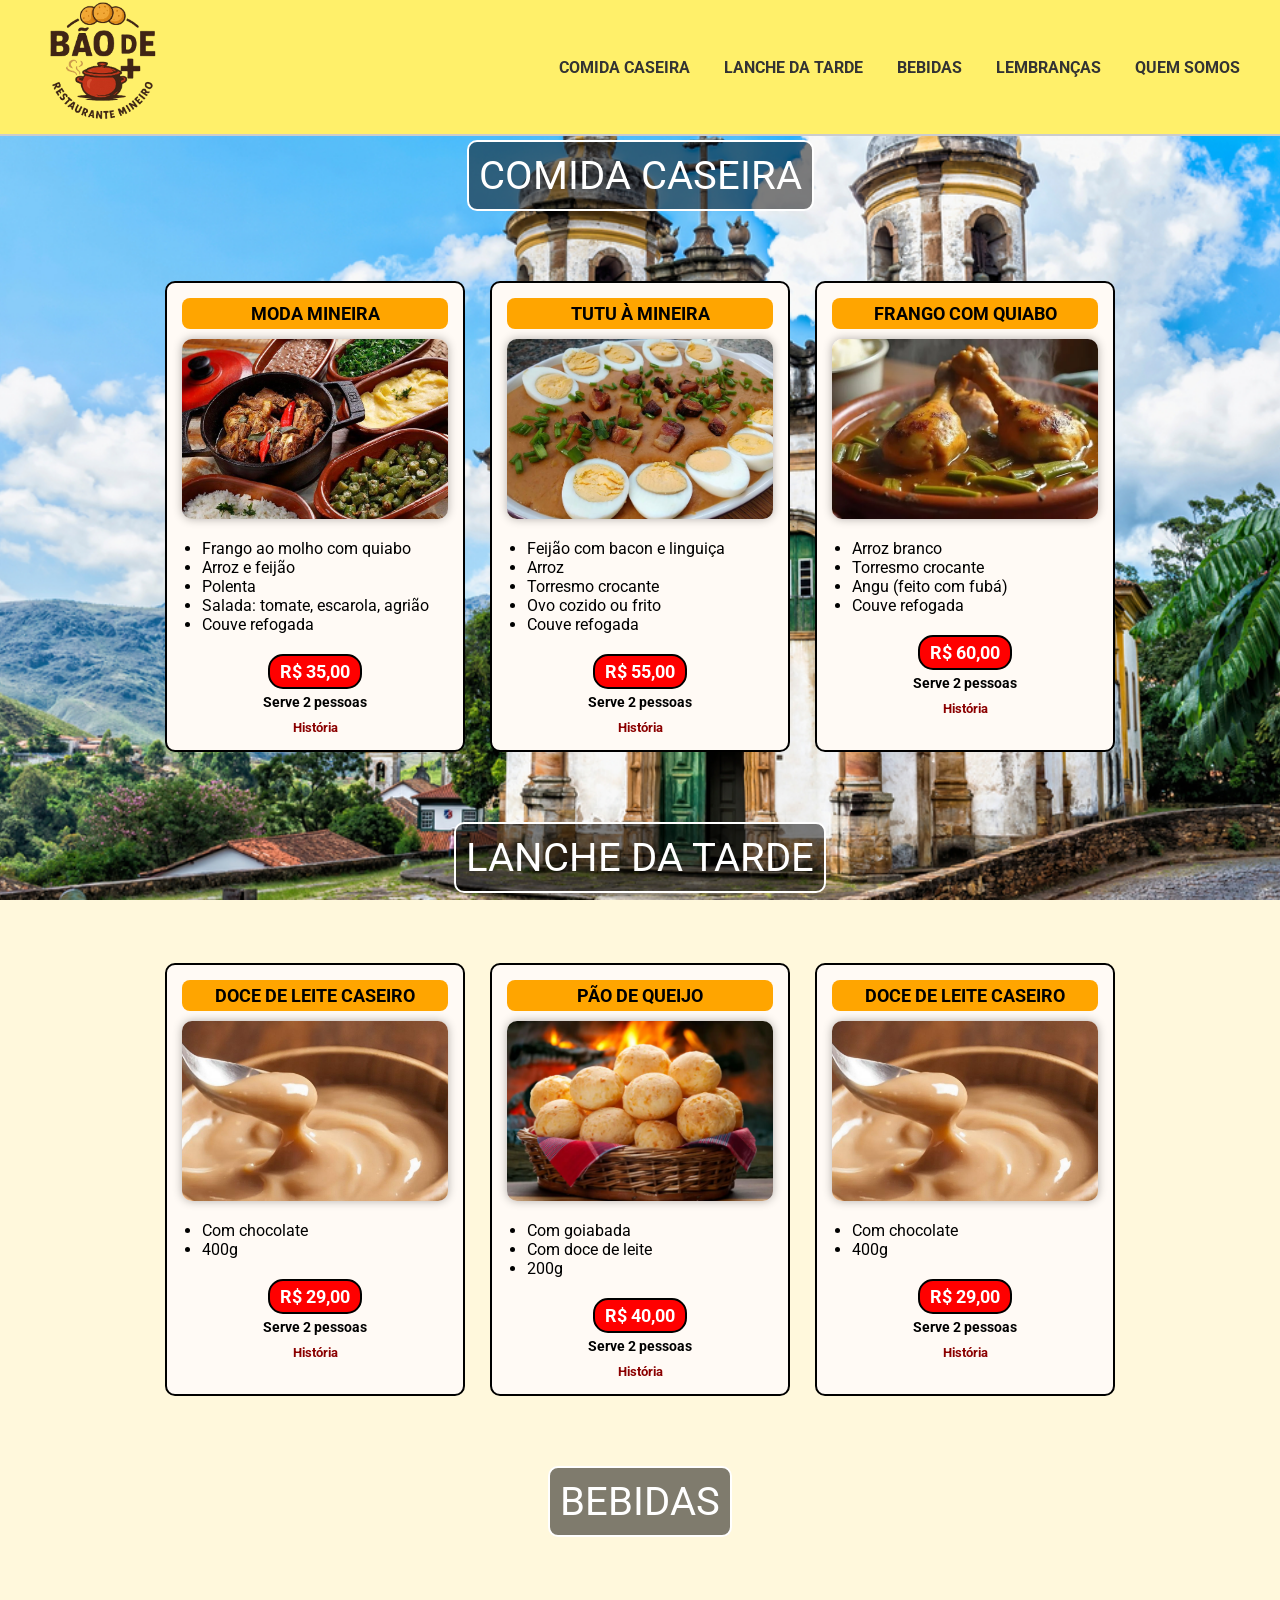
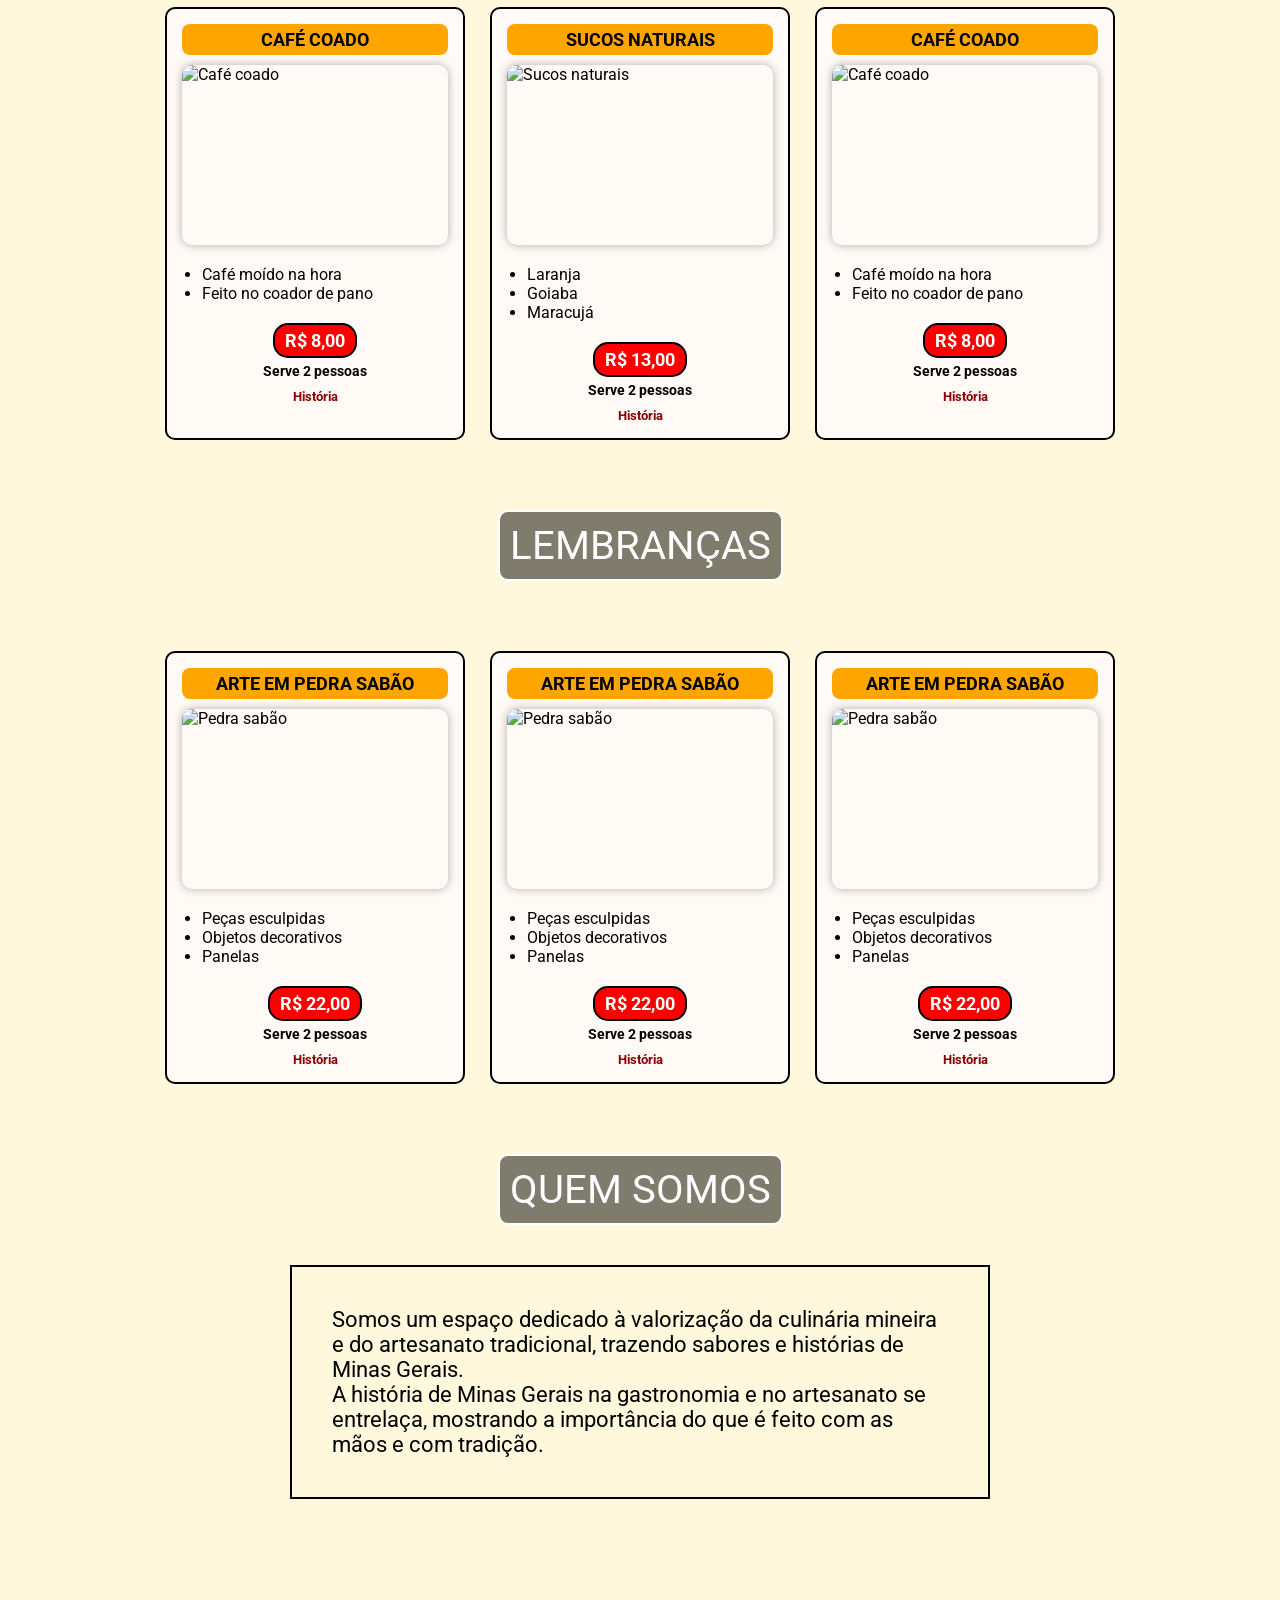
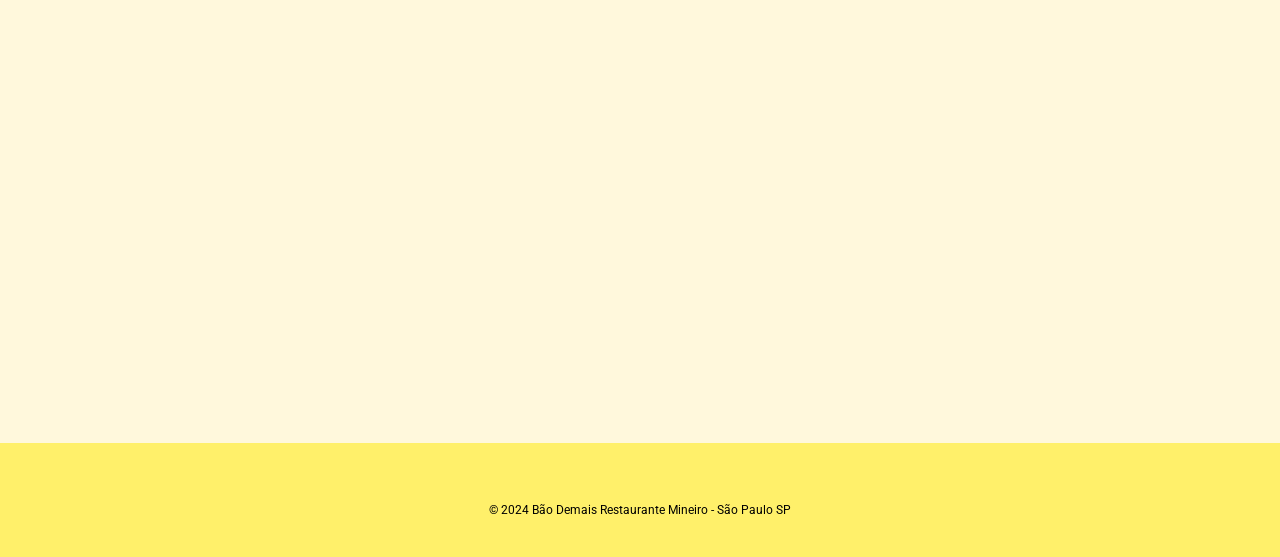
==== commit dddb0eae: "corrigindo o css" ====
--- a/src/index.html
+++ b/src/index.html
@@ -78,43 +78,43 @@
 <li>Couve refogada</li>
 </ul>
 
-<div class="valor">R$ 40,00</div>
-
-<h3>Serve 2 pessoas</h3>
-
-<h5 class="gatilho">História</h5>
-
-<h4 class="texto-escondido">
-O tutu à mineira surgiu da fusão das culinárias portuguesa, indígena
-e africana, sendo muito consumido por tropeiros e mineradores.
-</h4>
-
-</article>
-
-
-<article class="card">
-
-<h1>TUTU À MINEIRA</h1>
-
-<img src="assets/imagens/tutu.jpeg" alt="Tutu à mineira">
-
-<ul>
-<li>Feijão com bacon e linguiça</li>
-<li>Arroz</li>
+<div class="valor">R$ 55,00</div>
+
+<h3>Serve 2 pessoas</h3>
+
+<h5 class="gatilho">História</h5>
+
+<h4 class="texto-escondido">
+“Prato típico de Minas Gerais feito com feijão batido e farinha de mandioca, tradicionalmente servido com couve, ovos e torresmo. 
+Uma receita simples das antigas fazendas mineiras que virou símbolo da culinária do estado.”
+</h4>
+
+</article>
+
+
+<article class="card">
+
+<h1>FRANGO COM QUIABO</h1>
+
+<img src="assets/imagens/frangoquiabo.jpeg" alt="Tutu à mineira">
+
+<ul>
+<li>Arroz branco
 <li>Torresmo crocante</li>
-<li>Ovo cozido ou frito</li>
+<li>Angu (feito com fubá)</li>
 <li>Couve refogada</li>
 </ul>
 
-<div class="valor">R$ 40,00</div>
-
-<h3>Serve 2 pessoas</h3>
-
-<h5 class="gatilho">História</h5>
-
-<h4 class="texto-escondido">
-O tutu à mineira surgiu da fusão das culinárias portuguesa, indígena
-e africana, sendo muito consumido por tropeiros e mineradores.
+<div class="valor">R$ 60,00</div>
+
+<h3>Serve 2 pessoas</h3>
+
+<h5 class="gatilho">História</h5>
+
+<h4 class="texto-escondido">
+O Frango com Quiabo é um dos pratos mais tradicionais da culinária de Minas Gerais. Ele surgiu nas antigas fazendas mineiras, 
+onde o frango caipira era criado no quintal e o quiabo cultivado nas hortas. A combinação simples desses 
+ingredientes virou um clássico da comida caseira mineira e hoje é um símbolo da culinária do estado.
 </h4>
 
 </article>
--- a/src/css/stilo.css
+++ b/src/css/stilo.css
@@ -2,153 +2,187 @@
 /* IMPORTAÇÃO DE FONTES          */
 /* ============================= */
 
+/* Importa a fonte Roboto do Google Fonts com peso normal (400) e negrito (700) */
 @import url('https://fonts.googleapis.com/css2?family=Roboto:wght@400;700&display=swap');
 
+
 /* ============================= */
 /* RESET BÁSICO                  */
 /* ============================= */
 
-
-
+/* Seleciona TODOS os elementos da página */
 *{
-margin:0;
-padding:0;
-box-sizing:border-box;
-}
-
+margin:0; /* Remove todas as margens padrão do navegador */
+padding:0; /* Remove todos os espaçamentos internos padrão */
+box-sizing:border-box; /* Faz largura e altura considerarem borda e padding no cálculo */
+}
+
+
+/* Estilização geral do corpo da página */
 body{
 
-font-family:'Roboto',sans-serif;
-background-color:#FFF8DC;
-
+font-family:'Roboto',sans-serif; /* Define a fonte padrão do site */
+background-color:#FFF8DC; /* Define uma cor de fundo (amarelo claro) */
+
+/* Define uma imagem de fundo */
 background-image:url("../assets/imagens/igreja.jpg");
+
+/* Faz a imagem cobrir toda a tela */
 background-size:cover;
+
+/* Centraliza a imagem de fundo */
 background-position:center;
+
+/* Faz a imagem ficar fixa enquanto a página rola */
 background-attachment:fixed;
 
+/* Adiciona espaço no topo da página para não ficar escondido pelo header fixo */
 padding-top:100px;
 
 }
 
+
 /* ============================= */
 /* HEADER                        */
 /* ============================= */
 
+/* Estilo da barra superior do site */
 header{
 
-position:fixed;
-top:0;
-left:0;
-width:100%;
-
-display:flex;
-justify-content:space-between;
-align-items:center;
-
-padding:5px 25px;
-
-background:#fff06a;
-border-bottom:2px solid #ccc;
-
-z-index:1000;
-
-}
-
+position:fixed; /* Deixa o header fixo na tela */
+top:0; /* Cola no topo */
+left:0; /* Cola na esquerda */
+width:100%; /* Faz ocupar toda a largura da tela */
+
+display:flex; /* Usa flexbox para organizar os elementos */
+justify-content:space-between; /* Coloca espaço entre os elementos (logo e menu) */
+align-items:center; /* Alinha os itens verticalmente no centro */
+
+padding:5px 25px; /* Espaçamento interno vertical e horizontal */
+
+background:#fff06a; /* Cor de fundo amarela */
+border-bottom:2px solid #ccc; /* Borda inferior cinza */
+
+z-index:1000; /* Faz o header ficar acima de outros elementos */
+
+}
+
+/* Estilo da imagem dentro do header (logo) */
 header img{
-width:150px;
-}
+
+  height:120px; /* define a altura da logo, não a largura */
+  width:auto;  /* mantém a proporção */
+  
+  transform: scale(1.3); /* aumenta o logo em 50% sem mudar o tamanho do header */
+  transform-origin: left center; /* define de onde o aumento ocorre (esquerda central) */
+  transition: transform 0.3s; /* suaviza o aumento se quiser hover animado depois */
+
+
+}
+
+
 
 /* ============================= */
 /* MENU                          */
 /* ============================= */
 
+/* Estilo dos links do menu */
 nav a{
 
-text-decoration:none;
-font-weight:bold;
-color:#333;
-
-margin:0 15px;
-
-transition:0.3s;
-
-}
-
+text-decoration:none; /* Remove sublinhado do link */
+font-weight:bold; /* Deixa o texto em negrito */
+color:#333; /* Cor do texto */
+
+margin:0 15px; /* Espaçamento entre os links */
+
+transition:0.3s; /* Suaviza mudanças de estilo (hover) */
+
+}
+
+/* Estilo quando o mouse passa no link */
 nav a:hover{
-color:darkred;
-}
+color:darkred; /* Muda a cor do link */
+}
+
 
 /* ============================= */
 /* TITULOS DAS SEÇÕES            */
 /* ============================= */
 
+/* Seleciona parágrafos que possuem id */
 p[id]{
 
-font-size:40px;
-color:white;
-
-text-align:center;
-
-border:2px solid white;
-border-radius:10px;
-
-background:rgba(0,0,0,0.5);
-
-padding:10px;
-margin:40px auto;
-
-width:fit-content;
-
-scroll-margin-top:150px;
-
-}
+font-size:40px; /* Tamanho grande da fonte */
+color:white; /* Cor do texto */
+
+text-align:center; /* Centraliza o texto */
+
+border:2px solid white; /* Borda branca */
+border-radius:10px; /* Bordas arredondadas */
+
+background:rgba(0,0,0,0.5); /* Fundo preto transparente */
+
+padding:10px; /* Espaçamento interno */
+margin:40px auto; /* Espaçamento externo e centralização */
+
+width:fit-content; /* Largura apenas do conteúdo */
+
+scroll-margin-top:150px; /* Espaço ao rolar até esse elemento */
+
+}
+
 
 /* ============================= */
 /* CONTAINER DOS CARDS           */
 /* ============================= */
 
+/* Container que segura todos os cards */
 .container-cards{
 
-display:flex;
-flex-wrap:wrap;
-
-justify-content:center;
-
-gap:25px;
-
-padding:30px;
-
-}
+display:flex; /* Usa flexbox */
+flex-wrap:wrap; /* Permite quebrar linha quando não cabe mais */
+
+justify-content:center; /* Centraliza os cards */
+
+gap:25px; /* Espaço entre os cards */
+
+padding:30px; /* Espaçamento interno */
+
+}
+
 
 /* ============================= */
 /* CARD                          */
 /* ============================= */
 
+/* Estilo do card de comida */
 .card{
 
-background:#fffaf5;
-
-width:300px;
-
-padding:15px;
-
-border-radius:10px;
-
-border:2px solid black;
-
-display:flex;
-flex-direction:column;
-align-items:center;
-
-transition:0.3s;
-
-}
-
+background:#fffaf5; /* Cor de fundo clara */
+
+width:300px; /* Largura do card */
+
+padding:15px; /* Espaçamento interno */
+
+border-radius:10px; /* Bordas arredondadas */
+
+border:2px solid black; /* Borda preta */
+
+display:flex; /* Usa flexbox */
+flex-direction:column; /* Organiza elementos em coluna */
+align-items:center; /* Centraliza elementos */
+
+transition:0.3s; /* Animação suave */
+
+}
+
+/* Efeito quando o mouse passa no card */
 .card:hover{
 
-transform:translateY(-5px);
-
-}
+transform:translateY(-5px); /* Move o card levemente para cima */
+
+}
+
 
 /* ============================= */
 /* IMAGEM DO CARD                */
@@ -156,18 +190,19 @@
 
 .card img{
 
-width:100%;
-height:180px;
-
-object-fit:cover;
-
-border-radius:10px;
-
-margin-bottom:10px;
-
-box-shadow:0 0 10px rgba(0,0,0,0.3);
-
-}
+width:100%; /* Imagem ocupa toda a largura */
+height:180px; /* Altura fixa */
+
+object-fit:cover; /* Ajusta imagem sem distorcer */
+
+border-radius:10px; /* Bordas arredondadas */
+
+margin-bottom:10px; /* Espaço abaixo da imagem */
+
+box-shadow:0 0 10px rgba(0,0,0,0.3); /* Sombra suave */
+
+}
+
 
 /* ============================= */
 /* TITULOS DO CARD               */
@@ -175,29 +210,30 @@
 
 .card h1{
 
-font-size:18px;
-
-background:orange;
-
-padding:5px 10px;
-
-border-radius:8px;
-
-margin-bottom:10px;
-
-text-align:center;
-
-width:100%;
+font-size:18px; /* Tamanho do título */
+
+background:orange; /* Fundo laranja */
+
+padding:5px 10px; /* Espaçamento interno */
+
+border-radius:8px; /* Bordas arredondadas */
+
+margin-bottom:10px; /* Espaço abaixo */
+
+text-align:center; /* Centraliza texto */
+
+width:100%; /* Ocupa toda a largura */
 
 }
 
 .card h3{
 
-margin-top:5px;
-
-font-size:14px;
-
-}
+margin-top:5px; /* Espaço acima */
+
+font-size:14px; /* Tamanho da fonte */
+
+}
+
 
 /* ============================= */
 /* LISTA DOS INGREDIENTES        */
@@ -205,140 +241,147 @@
 
 .card ul{
 
-width:100%;
-
-padding-left:20px;
-
-margin:10px 0;
-
-}
+width:100%; /* Largura total */
+
+padding-left:20px; /* Espaço para os marcadores da lista */
+
+margin:10px 0; /* Espaço acima e abaixo */
+
+}
+
 
 /* ============================= */
 /* VALOR                         */
 /* ============================= */
 
+/* Estilo do preço do prato */
 .valor{
 
-margin-top:10px;
-
-font-weight:bold;
-
-font-size:18px;
-
-border:2px solid black;
-
-padding:5px 10px;
-
-border-radius:15px;
-
-background-color: red;
-
-color: white;
-
-}
+margin-top:10px; /* Espaço acima */
+
+font-weight:bold; /* Texto em negrito */
+
+font-size:18px; /* Tamanho da fonte */
+
+border:2px solid black; /* Borda preta */
+
+padding:5px 10px; /* Espaçamento interno */
+
+border-radius:15px; /* Bordas arredondadas */
+
+background-color: red; /* Fundo vermelho */
+
+color: white; /* Texto branco */
+
+}
+
 
 /* ============================= */
 /* HISTÓRIA ESCONDIDA            */
 /* ============================= */
 
+/* Texto que serve de gatilho para mostrar história */
 .gatilho{
 
-cursor:pointer;
-
-margin-top:10px;
-
-color:darkred;
-
-}
-
+cursor:pointer; /* Mostra cursor de clique */
+
+margin-top:10px; /* Espaço acima */
+
+color:darkred; /* Cor do texto */
+
+}
+
+/* Texto escondido inicialmente */
 .texto-escondido{
 
-max-height:0;
-
-overflow:hidden;
-
-opacity:0;
-
-transition:0.4s;
-
-background:rgba(0,0,0,0.5);
-
-color:white;
-
-padding:0 10px;
-
-border-radius:10px;
-
-text-align:center;
-
-}
-
+max-height:0; /* Altura zero (escondido) */
+
+overflow:hidden; /* Esconde conteúdo que ultrapassa */
+
+opacity:0; /* Invisível */
+
+transition:0.4s; /* Animação suave */
+
+background:rgba(0,0,0,0.5); /* Fundo escuro transparente */
+
+color:white; /* Texto branco */
+
+padding:0 10px; /* Espaço lateral */
+
+border-radius:10px; /* Bordas arredondadas */
+
+text-align:center; /* Centraliza texto */
+
+}
+
+/* Quando o mouse passa no gatilho mostra o texto escondido */
 .gatilho:hover + .texto-escondido{
 
-max-height:200px;
-
-opacity:1;
-
-padding:10px;
-
-margin-top:10px;
-
-}
+max-height:200px; /* Altura suficiente para aparecer */
+
+opacity:1; /* Torna visível */
+
+padding:10px; /* Adiciona espaçamento */
+
+margin-top:10px; /* Espaço acima */
+
+}
+
 
 /* ============================= */
 /* FOOTER                        */
 /* ============================= */
 
+/* Estilo do rodapé */
 footer{
 
-margin-top:60px;
-
-text-align:center;
-
-padding:40px;
-
-background:#fff06a;
-
-}
-
+margin-top:60px; /* Espaço acima */
+
+text-align:center; /* Centraliza conteúdo */
+
+padding:40px; /* Espaçamento interno */
+
+background:#fff06a; /* Fundo amarelo */
+
+}
+
+/* Seção quem somos */
 .quem-somos{
 
-max-width:700px;
-
-margin:auto;
-
-margin-bottom:30px;
-
-color: black;
-
-font-size: 22px;
-
-border: 2px solid black;
-
-padding: 40px;
-
-background-color: #FFF8DC;
-
-}
-
+max-width:700px; /* Largura máxima */
+
+margin:auto; /* Centraliza */
+
+margin-bottom:30px; /* Espaço abaixo */
+
+color: black; /* Cor do texto */
+
+font-size: 22px; /* Tamanho da fonte */
+
+border: 2px solid black; /* Borda */
+
+padding: 40px; /* Espaçamento interno */
+
+background-color: #FFF8DC; /* Cor de fundo */
+
+}
+
+/* Estilo do mapa incorporado */
 footer iframe{
 
-max-width:100%;
-
-margin:20px auto;
-
-display:block;
-
-}
-
+max-width:100%; /* Responsivo */
+
+margin:20px auto; /* Centraliza */
+
+display:block; /* Ocupa linha inteira */
+
+}
+
+/* Texto de direitos autorais */
 .direitos{
 
-font-size:12px;
-
-margin-top:20px;
-
-}
-
-header img{
-width:140px;
-}+font-size:12px; /* Fonte pequena */
+
+margin-top:20px; /* Espaço acima */
+
+}
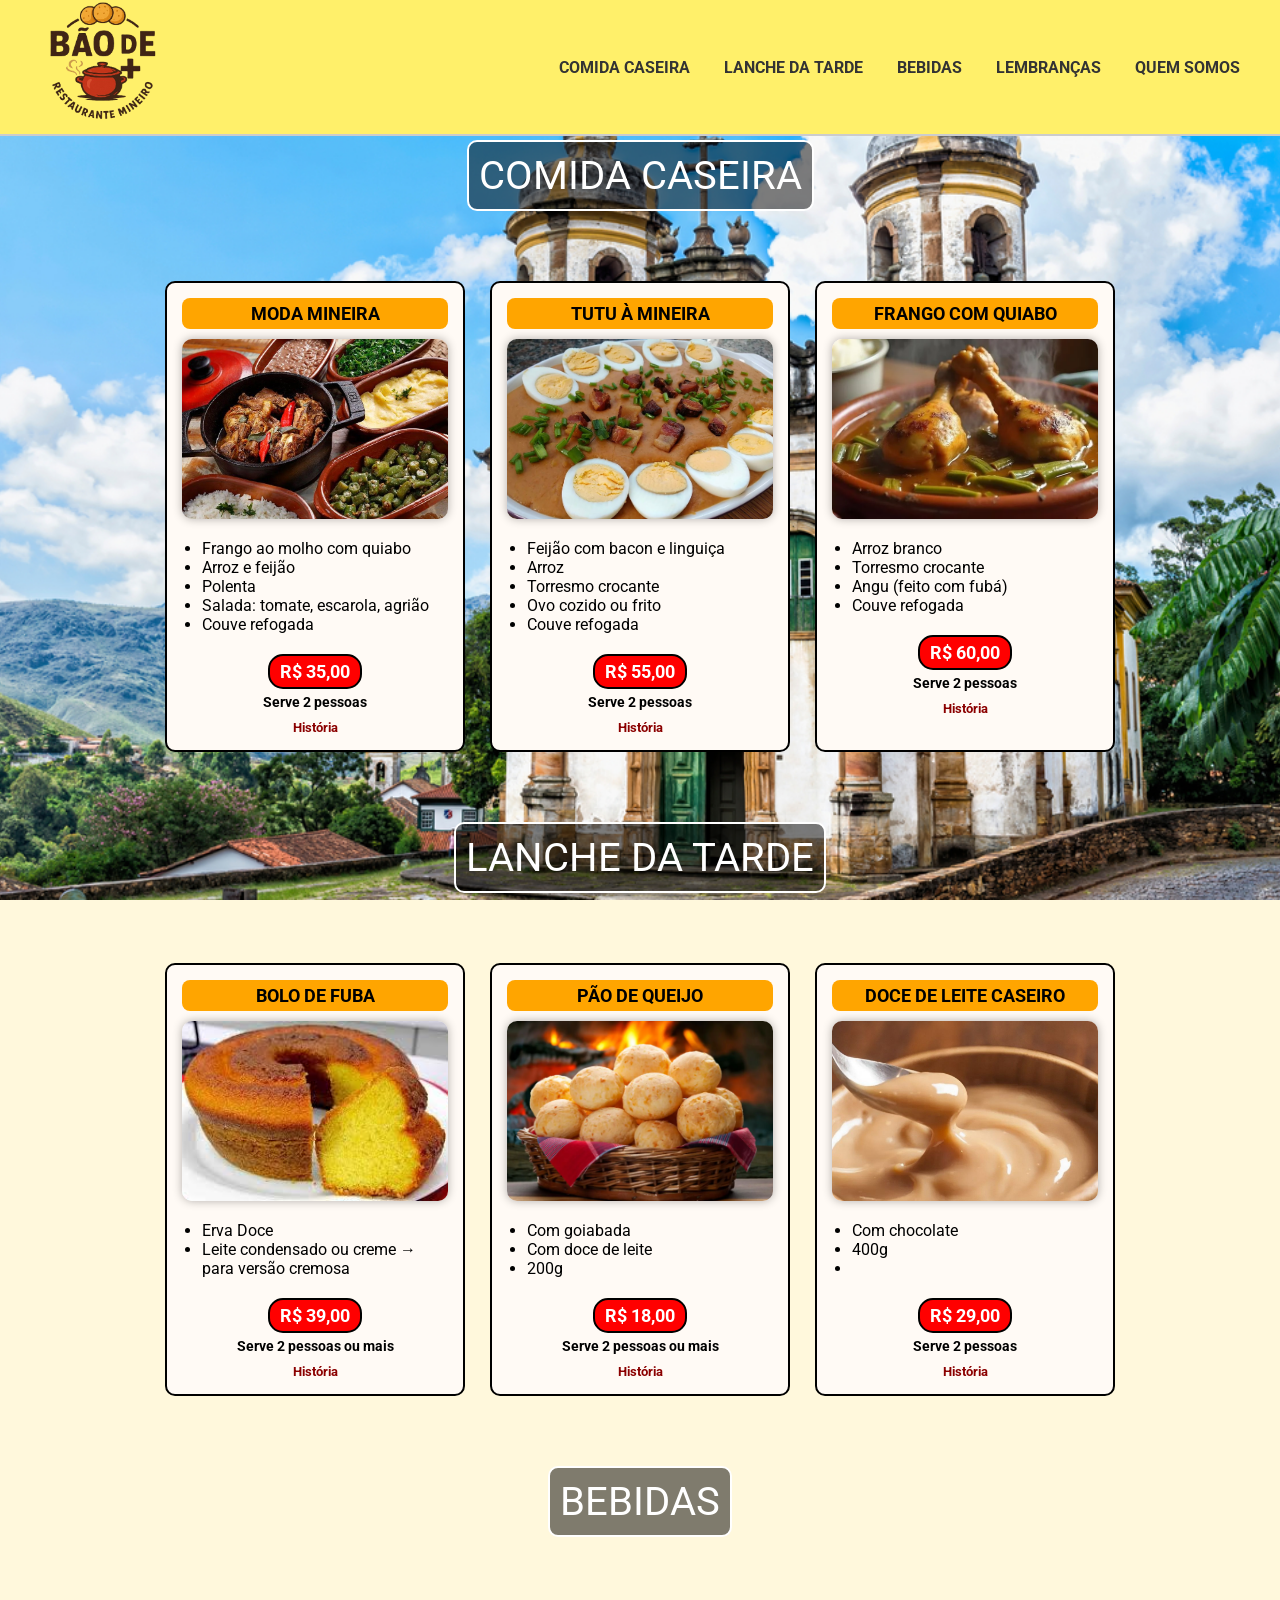
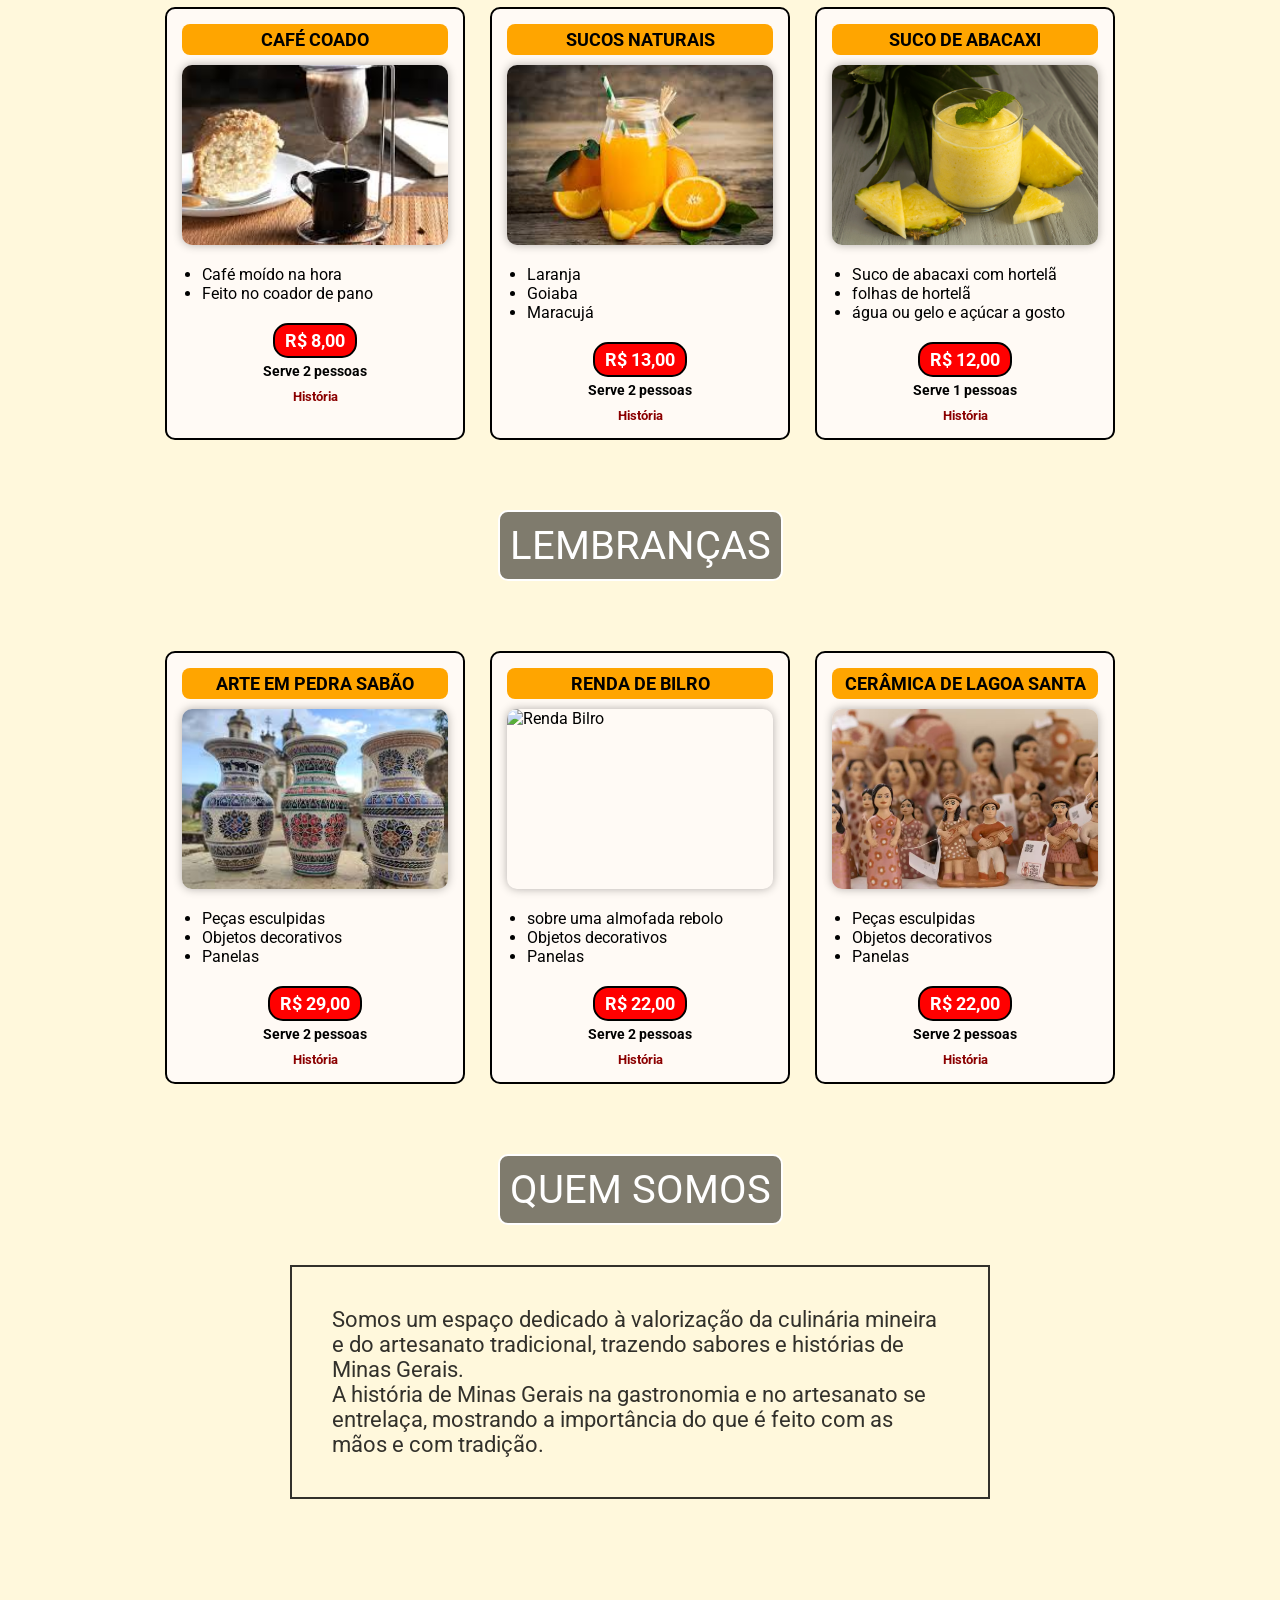
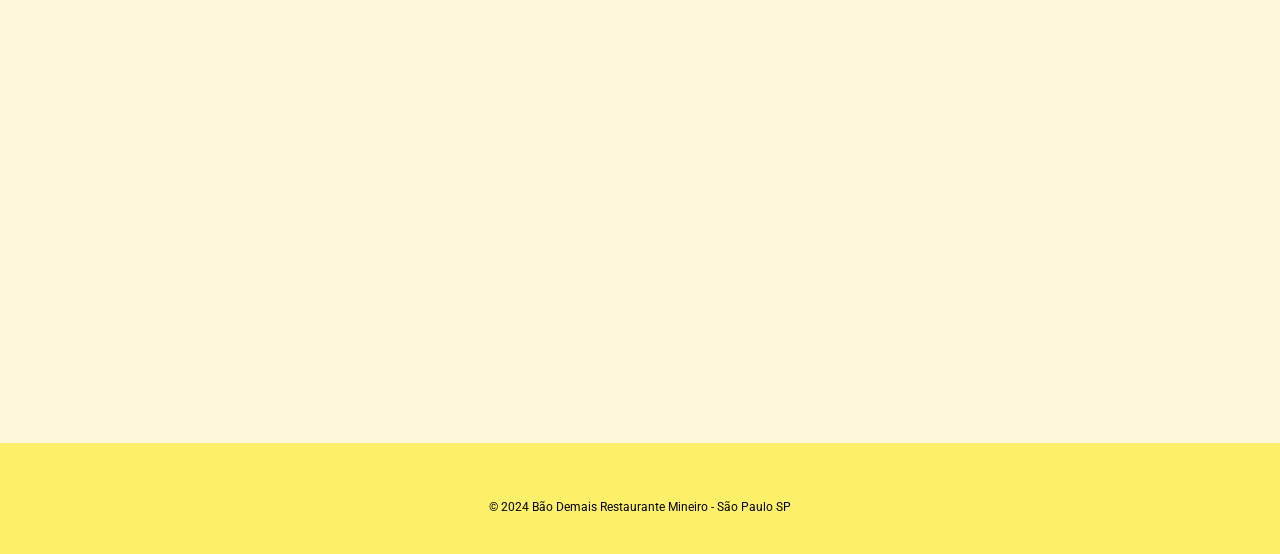
==== commit f062c578: "atualizando fotos" ====
--- a/src/index.html
+++ b/src/index.html
@@ -129,24 +129,25 @@
 
 <article class="card">
 
-<h1>DOCE DE LEITE CASEIRO</h1>
-
-<img src="assets/imagens/doce de leite.jpg" alt="Doce de leite">
-
-<ul>
-<li>Com chocolate</li>
-<li>400g</li>
-</ul>
-
-<div class="valor">R$ 29,00</div>
-
-<h3>Serve 2 pessoas</h3>
-
-<h5 class="gatilho">História</h5>
-
-<h4 class="texto-escondido">
-O tutu à mineira surgiu da fusão das culinárias portuguesa, indígena
-e africana, sendo muito consumido por tropeiros e mineradores.
+<h1>BOLO DE FUBA</h1>
+
+<img src="assets/imagens/bolo de fuba.jpeg" alt="Bolo de Fuba">
+
+<ul>
+<li>Erva Doce</li>
+<li>Leite condensado ou creme → para versão cremosa</li>
+</ul>
+
+<div class="valor">R$ 39,00</div>
+
+<h3>Serve 2 pessoas ou mais</h3>
+
+<h5 class="gatilho">História</h5>
+
+<h4 class="texto-escondido">
+O bolo de fubá surgiu a partir do milho, usado pelos indígenas brasileiros, e foi adaptado pelos portugueses durante a colonização. 🍰🌽
+Ficou popular nas fazendas por ser fácil de fazer com ingredientes simples e é tradicional no café da manhã, lanche da tarde e em festas juninas.
+Com o tempo, surgiram variações como bolo de fubá cremoso, com erva-doce ou queijo, tornando-se um ícone da culinária brasileira.
 </h4>
 
 </article>
@@ -163,7 +164,63 @@
 <li>200g</li>
 </ul>
 
-<div class="valor">R$ 40,00</div>
+<div class="valor">R$ 18,00</div>
+
+<h3>Serve 2 pessoas ou mais</h3>
+
+<h5 class="gatilho">História</h5>
+
+<h4 class="texto-escondido">
+O pão de queijo é uma receita típica de Minas Gerais que nasceu da combinação da culinária indígena com influências portuguesas.
+</h4>
+
+</article>
+<article class="card">
+
+<h1>DOCE DE LEITE CASEIRO</h1>
+
+<img src="assets/imagens/doce de leite.jpg" alt="Doce de leite">
+
+<ul>
+<li>Com chocolate</li>
+<li>400g</li>
+<li> </li>
+</ul>
+
+<div class="valor">R$ 29,00</div>
+
+<h3>Serve 2 pessoas</h3>
+
+<h5 class="gatilho">História</h5>
+
+<h4 class="texto-escondido">
+Acredita-se que o doce de leite tenha surgido no século XVII ou XVIII, mas a origem exata é disputada entre vários 
+países latino-americanos. A técnica básica — cozinhar leite e açúcar até obter uma mistura cremosa e caramelizada — 
+é simples e pode ter sido descoberta simultaneamente em diferentes regiões.
+</h4>
+
+</article>
+
+</section>
+
+<!-- BEBIDAS -->
+
+<p id="BEBIDAS">BEBIDAS</p>
+
+<section class="container-cards">
+
+<article class="card">
+
+<h1>CAFÉ COADO</h1>
+
+<img src="assets/imagens/CAFECOADO.jpg" alt="Café coado">
+
+<ul>
+<li>Café moído na hora</li>
+<li>Feito no coador de pano</li>
+</ul>
+
+<div class="valor">R$ 8,00</div>
 
 <h3>Serve 2 pessoas</h3>
 
@@ -175,67 +232,12 @@
 </h4>
 
 </article>
-<article class="card">
-
-<h1>DOCE DE LEITE CASEIRO</h1>
-
-<img src="assets/imagens/doce de leite.jpg" alt="Doce de leite">
-
-<ul>
-<li>Com chocolate</li>
-<li>400g</li>
-</ul>
-
-<div class="valor">R$ 29,00</div>
-
-<h3>Serve 2 pessoas</h3>
-
-<h5 class="gatilho">História</h5>
-
-<h4 class="texto-escondido">
-O tutu à mineira surgiu da fusão das culinárias portuguesa, indígena
-e africana, sendo muito consumido por tropeiros e mineradores.
-</h4>
-
-</article>
-
-</section>
-
-<!-- BEBIDAS -->
-
-<p id="BEBIDAS">BEBIDAS</p>
-
-<section class="container-cards">
-
-<article class="card">
-
-<h1>CAFÉ COADO</h1>
-
-<img src="imagens/CAFECOADO.jpg" alt="Café coado">
-
-<ul>
-<li>Café moído na hora</li>
-<li>Feito no coador de pano</li>
-</ul>
-
-<div class="valor">R$ 8,00</div>
-
-<h3>Serve 2 pessoas</h3>
-
-<h5 class="gatilho">História</h5>
-
-<h4 class="texto-escondido">
-O tutu à mineira surgiu da fusão das culinárias portuguesa, indígena
-e africana, sendo muito consumido por tropeiros e mineradores.
-</h4>
-
-</article>
 
 <article class="card">
 
 <h1>SUCOS NATURAIS</h1>
 
-<img src="imagens/sucos.jpg" alt="Sucos naturais">
+<img src="assets/imagens/sucos.jpg" alt="Sucos naturais">
 
 <ul>
 <li>Laranja</li>
@@ -258,24 +260,26 @@
 
 <article class="card">
 
-<h1>CAFÉ COADO</h1>
-
-<img src="imagens/CAFECOADO.jpg" alt="Café coado">
-
-<ul>
-<li>Café moído na hora</li>
-<li>Feito no coador de pano</li>
-</ul>
-
-<div class="valor">R$ 8,00</div>
-
-<h3>Serve 2 pessoas</h3>
-
-<h5 class="gatilho">História</h5>
-
-<h4 class="texto-escondido">
-O tutu à mineira surgiu da fusão das culinárias portuguesa, indígena
-e africana, sendo muito consumido por tropeiros e mineradores.
+<h1>SUCO DE ABACAXI</h1>
+
+<img src="assets/imagens/suco_abacaxi.png" alt="SUCO de abacaxi">
+
+<ul>
+<li>Suco de abacaxi com hortelã</li>
+<li>folhas de hortelã</li>
+<li> água ou gelo e açúcar a gosto</li>
+</ul>
+
+<div class="valor">R$ 12,00</div>
+
+<h3>Serve 1 pessoas</h3>
+
+<h5 class="gatilho">História</h5>
+
+<h4 class="texto-escondido">
+O abacaxi é uma fruta nativa da América do Sul e já era consumida por povos indígenas muito antes da chegada dos europeus. 
+Eles comiam a fruta fresca e também faziam bebidas naturais com ela.
+Quando os colonizadores chegaram ao território que hoje é o Brasil, o abacaxi passou a ser usado em sucos, doces e sobremesas.
 </h4>
 
 </article>
@@ -292,7 +296,7 @@
 
 <h1>ARTE EM PEDRA SABÃO</h1>
 
-<img src="imagens/pedra sabao.jpg" alt="Pedra sabão">
+<img src="assets/imagens/pedrasabao2.jpg" alt="Pedra sabão">
 
 <ul>
 <li>Peças esculpidas</li>
@@ -300,27 +304,27 @@
 <li>Panelas</li>
 </ul>
 
-<div class="valor">R$ 22,00</div>
-
-<h3>Serve 2 pessoas</h3>
-
-<h5 class="gatilho">História</h5>
-
-<h4 class="texto-escondido">
-O tutu à mineira surgiu da fusão das culinárias portuguesa, indígena
-e africana, sendo muito consumido por tropeiros e mineradores.
-</h4>
-
-</article>
-
-<article class="card">
-
-<h1>ARTE EM PEDRA SABÃO</h1>
-
-<img src="imagens/pedra sabao.jpg" alt="Pedra sabão">
-
-<ul>
-<li>Peças esculpidas</li>
+<div class="valor">R$ 29,00</div>
+
+<h3>Serve 2 pessoas</h3>
+
+<h5 class="gatilho">História</h5>
+
+<h4 class="texto-escondido">
+Acredita-se que o doce de leite tenha surgido no século XVII ou XVIII, mas a origem exata é disputada entre vários países latino-americanos. A técnica básica — cozinhar leite e açúcar até obter uma mistura cremosa e caramelizada — 
+é simples e pode ter sido descoberta simultaneamente em diferentes regiões.
+</h4>
+
+</article>
+
+<article class="card">
+
+<h1>RENDA DE BILRO  </h1>
+
+<img src="assets/imagens/renda-de-bilros-artesanato.png" alt="Renda Bilro">
+
+<ul>
+<li>sobre uma almofada rebolo</li>
 <li>Objetos decorativos</li>
 <li>Panelas</li>
 </ul>
@@ -332,17 +336,17 @@
 <h5 class="gatilho">História</h5>
 
 <h4 class="texto-escondido">
-O tutu à mineira surgiu da fusão das culinárias portuguesa, indígena
-e africana, sendo muito consumido por tropeiros e mineradores.
-</h4>
-
-</article>
-
-<article class="card">
-
-<h1>ARTE EM PEDRA SABÃO</h1>
-
-<img src="imagens/pedra sabao.jpg" alt="Pedra sabão">
+A renda de bilro foi trazida por colonizadores portugueses e se consolidou em cidades históricas de Minas Gerais, como Ouro Preto e Diamantina. Feita à mão usando bilros (pequenos rolos de madeira), a técnica produz rendas delicadas para roupas, toalhas e enxovais. 
+Tornou-se símbolo da tradição feminina e do artesanato mineiro, transmitida de geração em geração.
+</h4>
+
+</article>
+
+<article class="card">
+
+<h1>CERÂMICA DE LAGOA SANTA</h1>
+
+<img src="assets/imagens/ceramica.jpeg" alt="Cerâmica de Lagoa Santa">
 
 <ul>
 <li>Peças esculpidas</li>
@@ -389,11 +393,13 @@
 
 
 
-
-
+<section> 
 <iframe src="https://www.google.com/maps/embed?pb=!1m18!1m12!1m3!1d3658.324773027795!2d-46.73036142467097!3d-23.520818578827694!2m3!1f0!2f0!3f0!3m2!1i1024!2i768!4f13.1!3m3!1m2!1s0x94cef8c1d371ec31%3A0x671c9325c275132e!2sETEC%20Prof%C2%B0%20Basilides%20de%20Godoy!5e0!3m2!1spt-BR!2sbr!4v1773075259847!5m2!1spt-BR!2sbr" width="600" height="450" style="border:0;" allowfullscreen="" loading="lazy" referrerpolicy="no-referrer-when-downgrade">"
 
+
+</section>
 </iframe>
+</section>
 
 <!-- FOOTER -->
 
--- a/src/css/stilo.css
+++ b/src/css/stilo.css
@@ -364,6 +364,7 @@
 
 background-color: #FFF8DC; /* Cor de fundo */
 
+opacity: 80%;
 }
 
 /* Estilo do mapa incorporado */
@@ -382,6 +383,6 @@
 
 font-size:12px; /* Fonte pequena */
 
-margin-top:20px; /* Espaço acima */
-
-}
+margin-top:17px; /* Espaço acima */
+
+}
